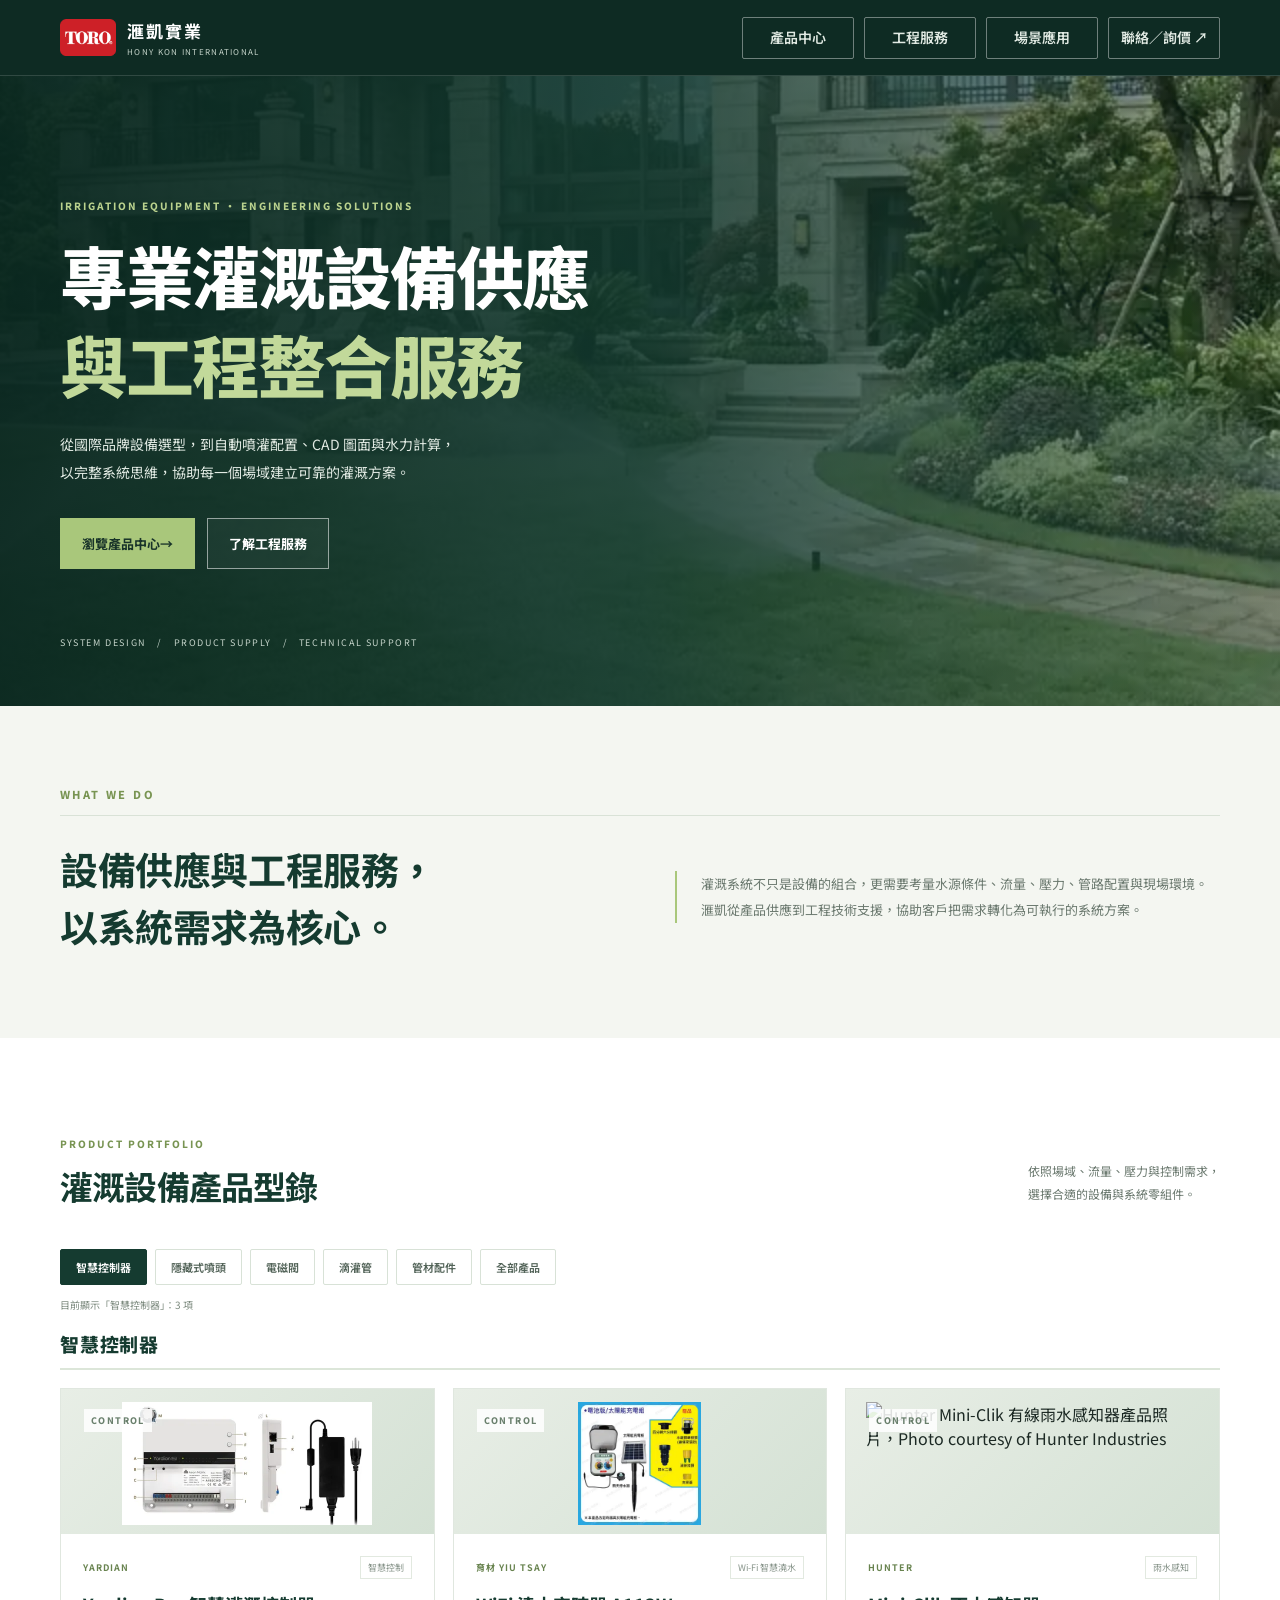
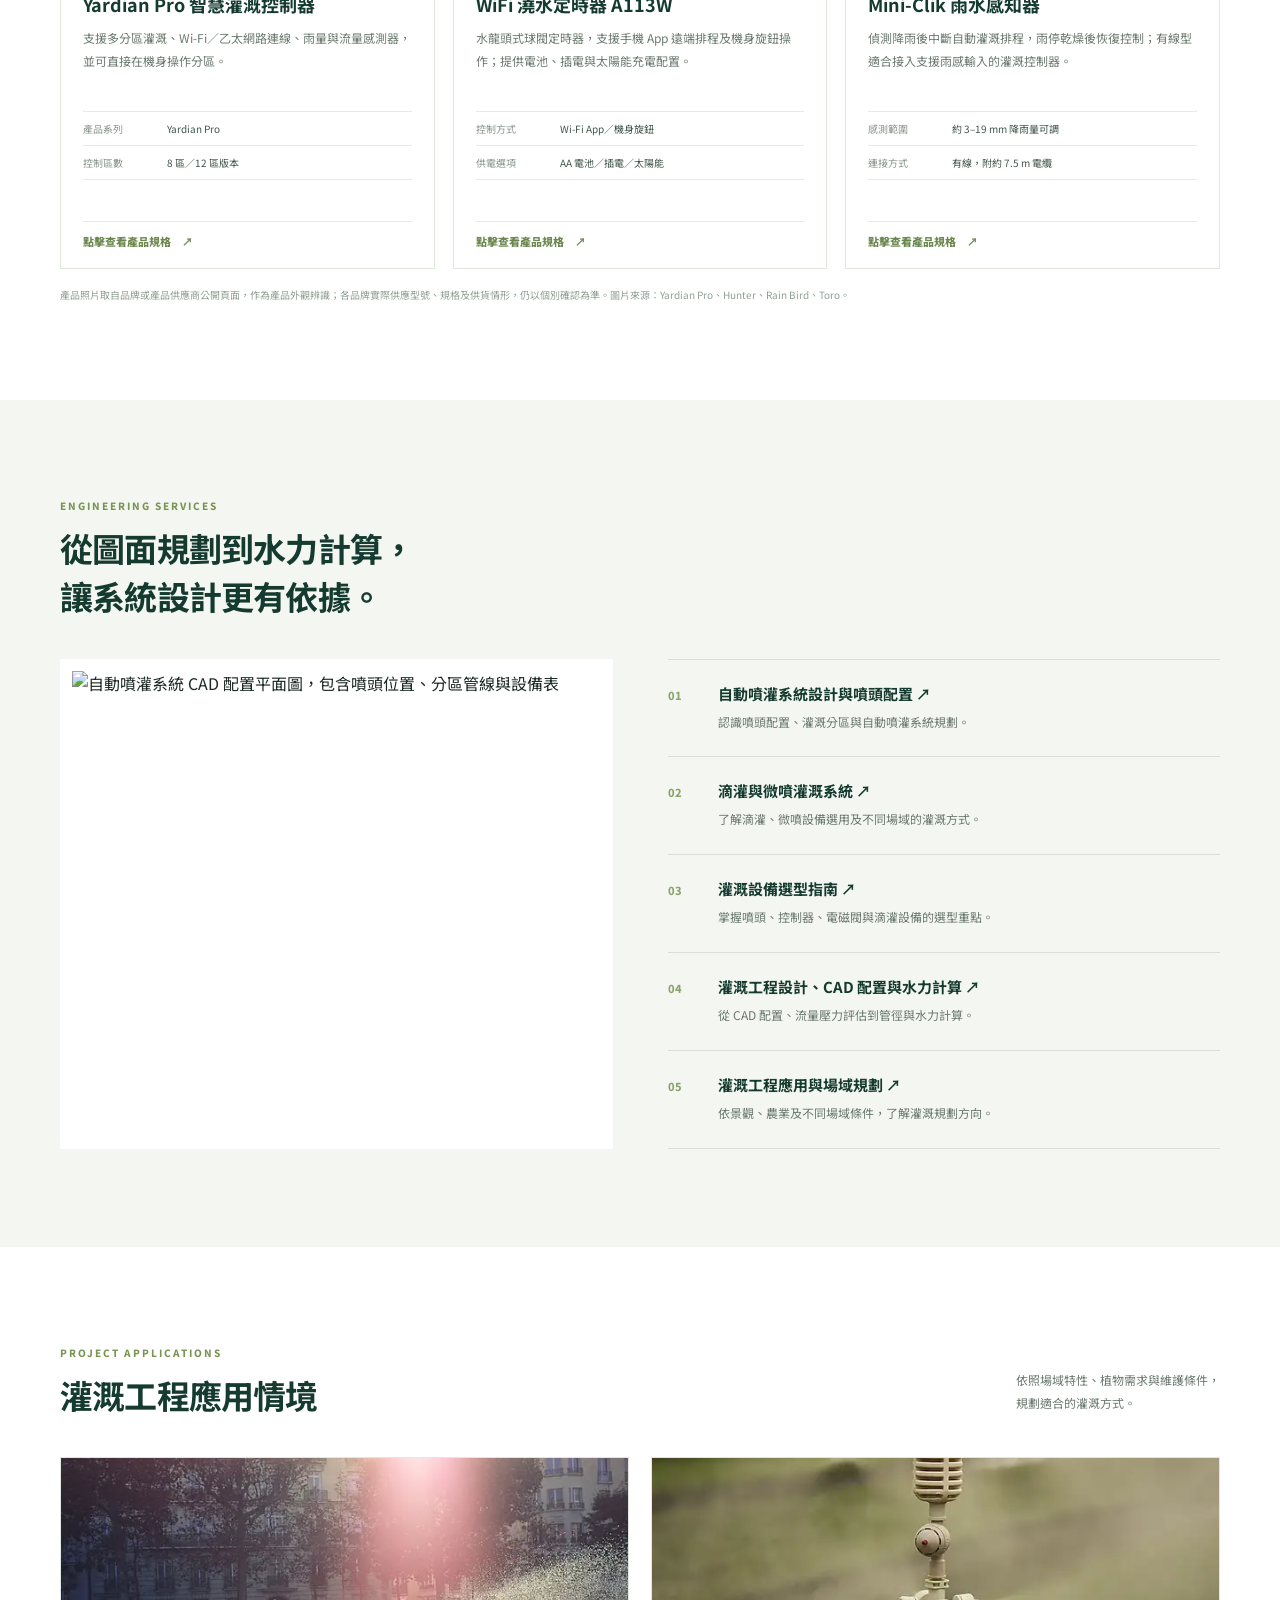
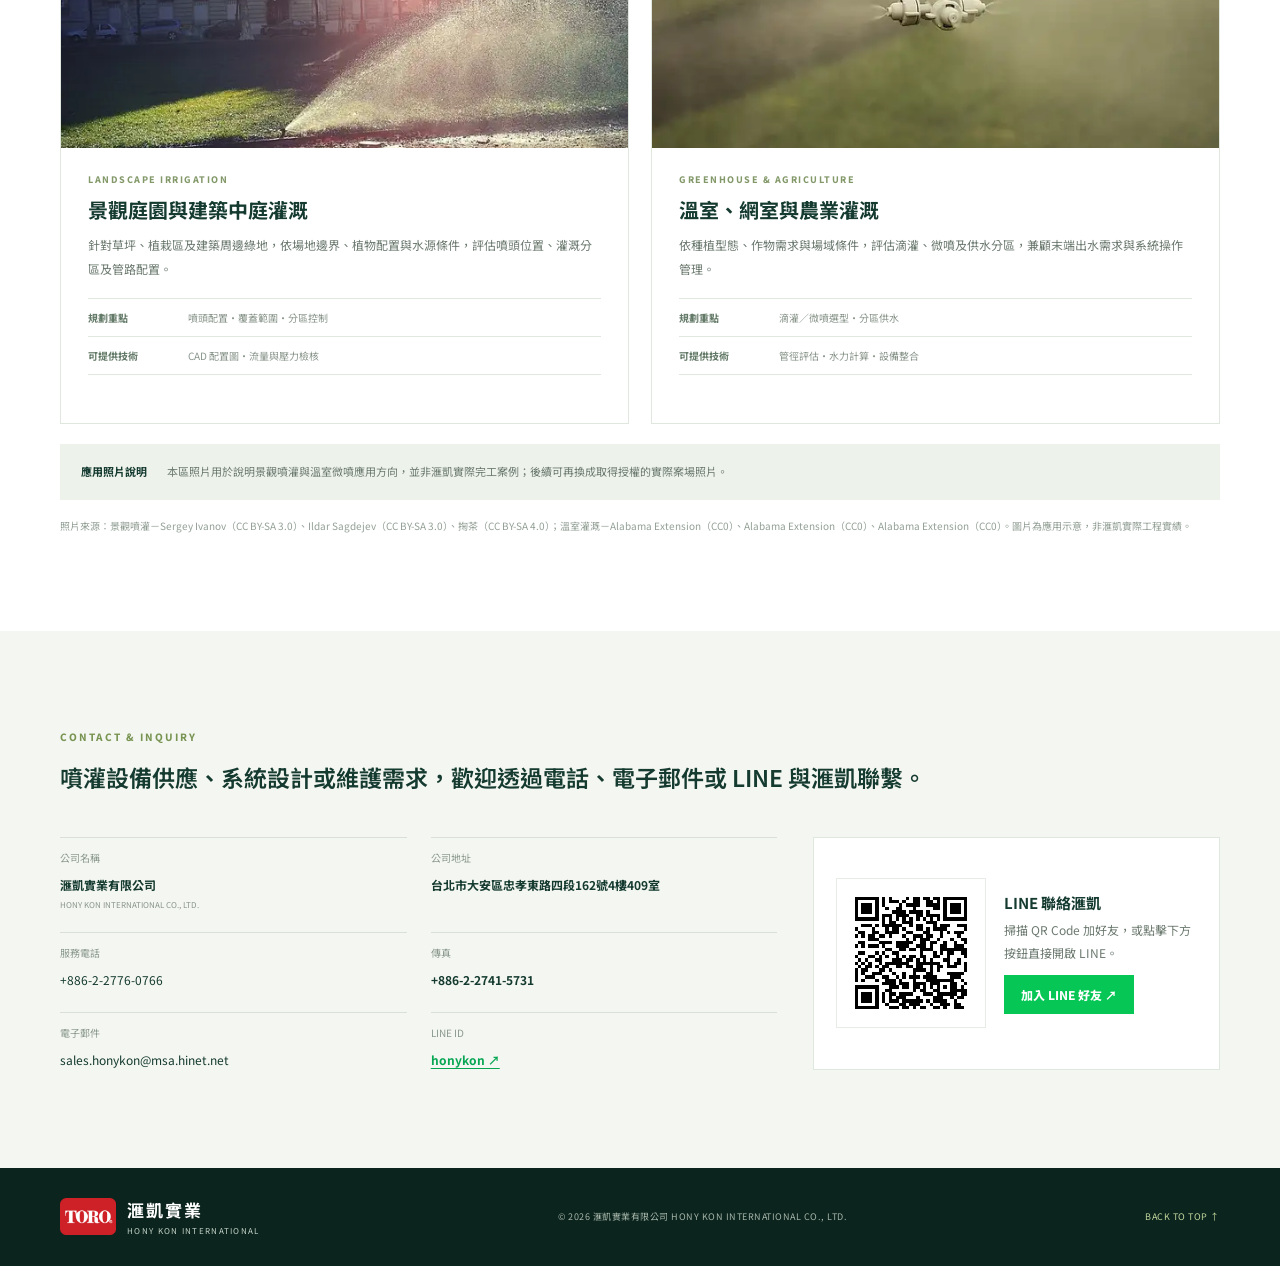
==== index.html @ dffa918c "Self-host the Yardian Pro product image Replace the hotlinked yardian.com image with a local 500x246" ====
<!doctype html>
<html lang="zh-Hant">
<head>
<meta charset="utf-8"><meta name="viewport" content="width=device-width,initial-scale=1">
<title>滙凱實業 HONY KON｜專業灌溉設備供應與工程整合</title>
<meta name="description" content="滙凱實業提供 Yardian、Hunter、Rain Bird、Toro 灌溉設備供應，以及自動噴灌配置、CAD 圖面、水力計算與工程整合服務。">
<meta property="og:type" content="website">
<meta property="og:locale" content="zh_TW">
<meta property="og:site_name" content="滙凱實業 HONY KON">
<meta property="og:title" content="滙凱實業 HONY KON｜專業灌溉設備供應與工程整合">
<meta property="og:description" content="國際灌溉設備供應、自動噴灌配置、CAD 圖面與水力計算整合服務。">
<link rel="canonical" href="https://www.honykon.com.tw/">
  <meta property="og:url" content="https://www.honykon.com.tw/">
<meta property="og:image" content="https://www.honykon.com.tw/case1.webp">
<meta property="og:image:alt" content="滙凱實業 HONY KON 灌溉設備與自動灌溉工程應用照片">
<meta name="twitter:card" content="summary_large_image">
<meta name="twitter:image" content="https://www.honykon.com.tw/case1.webp">
<script type="application/ld+json">
{
  "@context": "https://schema.org",
  "@type": "LocalBusiness",
  "name": "滙凱實業有限公司",
  "alternateName": "HONY KON INTERNATIONAL CO., LTD.",
  "url": "https://www.honykon.com.tw/",
  "logo": "https://www.honykon.com.tw/honykon_logo.png",
  "image": "https://www.honykon.com.tw/case1.webp",
  "email": "sales.honykon@msa.hinet.net",
  "telephone": "+886-2-2776-0766",
  "address": {
    "@type": "PostalAddress",
    "streetAddress": "忠孝東路四段162號4樓409室",
    "addressLocality": "大安區",
    "addressRegion": "台北市",
    "addressCountry": "TW"
  },
  "sameAs": [
    "https://line.me/ti/p/EU5-Z-cYxO"
  ]
}
</script>
<meta name="theme-color" content="#153b30">
<link rel="preconnect" href="https://fonts.googleapis.com"><link rel="preconnect" href="https://fonts.gstatic.com" crossorigin>
<link rel="preload" as="image" href="assets/images/hero/hero-m.webp" media="(max-width:760px)" fetchpriority="high">
<link rel="preload" as="image" href="assets/images/hero/hero-1408.webp" imagesrcset="assets/images/hero/hero-960.webp 960w, assets/images/hero/hero-1408.webp 1408w" imagesizes="100vw" media="(min-width:761px)" fetchpriority="high">
<link rel="stylesheet" href="styles.css">
<link rel="stylesheet" href="https://fonts.googleapis.com/css2?family=Noto+Sans+TC:wght@400..900&display=swap" media="print" onload="this.media='all'">
<noscript><link rel="stylesheet" href="https://fonts.googleapis.com/css2?family=Noto+Sans+TC:wght@400..900&display=swap"></noscript>
</head>
<body>
<header class="header"><div class="wrap nav"><a class="logo" href="#home"><img class="company-logo" src="./honykon_logo.png" alt="滙凱實業 HONY KON Logo"><span><b>滙凱實業</b><small>HONY KON INTERNATIONAL</small></span></a><button class="menu" aria-label="開啟選單" aria-expanded="false">☰</button><nav><a class="nav-link" href="#products">產品中心</a><a class="nav-link" href="#engineering">工程服務</a><a class="nav-link" href="#projects">場景應用</a><a class="nav-link" href="#contact">聯絡／詢價 ↗</a></nav></div></header>
<main id="home">
<section class="hero"><picture><source media="(max-width:760px)" srcset="assets/images/hero/hero-m.webp" width="640" height="768"><img class="hero-bg" src="assets/images/hero/hero-1408.webp" srcset="assets/images/hero/hero-960.webp 960w, assets/images/hero/hero-1408.webp 1408w" sizes="100vw" width="1408" height="768" alt="" fetchpriority="high" decoding="async"></picture><div class="hero-overlay"></div><div class="wrap hero-inner"><p class="eyebrow">IRRIGATION EQUIPMENT · ENGINEERING SOLUTIONS</p><h1>專業灌溉設備供應<br><em>與工程整合服務</em></h1><p class="hero-copy">從國際品牌設備選型，到自動噴灌配置、CAD 圖面與水力計算，<br class="wide">以完整系統思維，協助每一個場域建立可靠的灌溉方案。</p><div class="actions"><a class="btn primary" href="#products">瀏覽產品中心 <span>→</span></a><a class="btn ghost" href="#engineering">了解工程服務</a></div><div class="hero-foot">SYSTEM DESIGN　/　PRODUCT SUPPLY　/　TECHNICAL SUPPORT</div></div></section>
<section class="intro"><div class="wrap intro-grid"><p class="eyebrow intro-kicker">WHAT WE DO</p><h2 class="intro-title">設備供應與工程服務，<br>以系統需求為核心。</h2><p class="intro-copy">灌溉系統不只是設備的組合，更需要考量水源條件、流量、壓力、管路配置與現場環境。滙凱從產品供應到工程技術支援，協助客戶把需求轉化為可執行的系統方案。</p></div></section>
<section class="section" id="products"><div class="wrap"><div class="heading"><div><p class="eyebrow">PRODUCT PORTFOLIO</p><h2>灌溉設備產品型錄</h2></div><p>依照場域、流量、壓力與控制需求，<br class="wide">選擇合適的設備與系統零組件。</p></div><div class="catalog-toolbar" role="group" aria-label="產品分類篩選">
<button class="filter-btn" data-filter="control" type="button" aria-pressed="false">智慧控制器</button>
<button class="filter-btn" data-filter="sprinkler" type="button" aria-pressed="false">隱藏式噴頭</button>
<button class="filter-btn" data-filter="valve" type="button" aria-pressed="false">電磁閥</button>
<button class="filter-btn" data-filter="drip" type="button" aria-pressed="false">滴灌管</button>
<button class="filter-btn" data-filter="piping" type="button" aria-pressed="false">管材配件</button>
<button class="filter-btn" data-filter="all" type="button" aria-pressed="false">全部產品</button>
</div>
<p class="catalog-status" id="catalog-status" aria-live="polite">顯示全部產品分類</p>
<div class="catalog-grid">
<div class="catalog-card" data-category="control" data-product="control" tabindex="0" role="button" aria-haspopup="dialog" aria-label="查看Yardian Pro 智慧灌溉控制器規格"><div class="catalog-top"><span>CONTROL</span><img class="catalog-photo" src="assets/images/products/yardian.webp" width="500" height="246" alt="Yardian Pro 智慧灌溉控制器及電源供應器產品照片" loading="lazy"></div><div class="catalog-body"><div class="catalog-tags"><b>YARDIAN</b><small>智慧控制</small></div><h3>Yardian Pro 智慧灌溉控制器</h3><p>支援多分區灌溉、Wi-Fi／乙太網路連線、雨量與流量感測器，並可直接在機身操作分區。</p><dl><div><dt>產品系列</dt><dd>Yardian Pro</dd></div><div><dt>控制區數</dt><dd>8 區／12 區版本</dd></div></dl></div></div>
<div class="catalog-card" data-category="control" data-product="yiu_a113w" tabindex="0" role="button" aria-haspopup="dialog" aria-label="查看育材 WiFi 澆水定時器 A113W 規格"><div class="catalog-top"><span>CONTROL</span><img class="catalog-photo" src="assets/images/products/a113w.webp" width="320" height="320" alt="育材 WiFi 澆水定時器 A113W 電池版及太陽能充電組產品照片" loading="lazy"></div><div class="catalog-body"><div class="catalog-tags"><b>育材 YIU TSAY</b><small>Wi-Fi 智慧澆水</small></div><h3>WiFi 澆水定時器 A113W</h3><p>水龍頭式球閥定時器，支援手機 App 遠端排程及機身旋鈕操作；提供電池、插電與太陽能充電配置。</p><dl><div><dt>控制方式</dt><dd>Wi-Fi App／機身旋鈕</dd></div><div><dt>供電選項</dt><dd>AA 電池／插電／太陽能</dd></div></dl></div></div>
<div class="catalog-card" data-category="control" data-product="hunter_miniclik" tabindex="0" role="button" aria-haspopup="dialog" aria-label="查看Hunter Mini-Clik雨水感知器規格"><div class="catalog-top"><span>CONTROL</span><img class="catalog-photo" src="https://www.hunterirrigation.com/sites/default/files/styles/wide/public/image_library/mini-clik_001_rt.jpg?itok=NZGBOddJ" alt="Hunter Mini-Clik 有線雨水感知器產品照片，Photo courtesy of Hunter Industries" loading="lazy"></div><div class="catalog-body"><div class="catalog-tags"><b>HUNTER</b><small>雨水感知</small></div><h3>Mini-Clik 雨水感知器</h3><p>偵測降雨後中斷自動灌溉排程，雨停乾燥後恢復控制；有線型適合接入支援雨感輸入的灌溉控制器。</p><dl><div><dt>感測範圍</dt><dd>約 3–19 mm 降雨量可調</dd></div><div><dt>連接方式</dt><dd>有線，附約 7.5 m 電纜</dd></div></dl></div></div>
<div class="catalog-card" data-category="sprinkler" data-product="sprinkler" tabindex="0" role="button" aria-haspopup="dialog" aria-label="查看Hunter PGP Ultra 旋轉噴頭規格"><div class="catalog-top"><span>SPRINKLER</span><img class="catalog-photo" src="https://siterec.hunterindustries.com/img/pgp_ultra.jpg" alt="Hunter PGP Ultra 地埋式旋轉噴頭產品照片" loading="lazy"></div><div class="catalog-body"><div class="catalog-tags"><b>HUNTER</b><small>噴灑設備</small></div><h3>地埋式噴頭與噴嘴</h3><p>依噴灑半徑、角度、流量與工作壓力，配置適合草坪及景觀場域的噴頭。</p><dl><div><dt>產品類別</dt><dd>旋轉式噴頭、散射噴頭、噴嘴</dd></div><div><dt>選型重點</dt><dd>射程、角度、流量與壓力</dd></div></dl></div></div>
<div class="catalog-card" data-category="valve" data-product="valve" tabindex="0" role="button" aria-haspopup="dialog" aria-label="查看Hunter PGV 電磁閥規格"><div class="catalog-top"><span>VALVE</span><img class="catalog-photo" src="https://siterec.hunterindustries.com/img/pgv.jpg" alt="Hunter PGV 灌溉電磁閥產品照片" loading="lazy"></div><div class="catalog-body"><div class="catalog-tags"><b>HUNTER</b><small>水路控制</small></div><h3>灌溉電磁閥與閥件</h3><p>用於灌溉分區啟閉控制，依管徑、流量、操作壓力及控制電壓確認規格。</p><dl><div><dt>產品類別</dt><dd>電磁閥、閥箱及相關閥件</dd></div><div><dt>選型重點</dt><dd>口徑、流量、壓力與電壓</dd></div></dl></div></div>
<div class="catalog-card" data-category="drip" data-product="drip" tabindex="0" role="button" aria-haspopup="dialog" aria-label="查看Hunter PLD 滴灌管規格"><div class="catalog-top"><span>DRIP</span><img class="catalog-photo" src="https://siterec.hunterindustries.com/img/pld.jpg" alt="Hunter Professional Landscape Dripline 滴灌管產品照片" loading="lazy"></div><div class="catalog-body"><div class="catalog-tags"><b>HUNTER</b><small>精準供水</small></div><h3>滴灌與微噴設備</h3><p>適用於植栽、溫室與農業場域，可依作物、種植間距及供水條件規劃。</p><dl><div><dt>產品類別</dt><dd>滴灌管、滴頭、微噴頭</dd></div><div><dt>選型重點</dt><dd>出水量、間距與工作壓力</dd></div></dl></div></div>
<div class="catalog-card" data-category="piping" data-product="piping" tabindex="0" role="button" aria-haspopup="dialog" aria-label="查看Toro Pro-Loc FTC800 接頭規格"><div class="catalog-top"><span>PIPING</span><img class="catalog-photo" src="https://cdn.thetorocompany.com/api/assetstorage/623_5a8b6f70-77f6-4e6c-b6cc-1e20847c1449/Large" alt="Toro Pro-Loc 滴灌管帶接頭產品照片" loading="lazy"></div><div class="catalog-body"><div class="catalog-tags"><b>PIPE & FITTINGS</b><small>管路系統</small></div><h3>管材、接頭與安裝配件</h3><p>依主支管配置、管路材質、施工方式與系統壓力，搭配所需管件及配件。</p><dl><div><dt>產品類別</dt><dd>灌溉管材、接頭及配件</dd></div><div><dt>選型重點</dt><dd>管徑、材質、壓力等級</dd></div></dl></div></div>
<div class="catalog-card" data-category="piping" data-product="lianfu_lingen_6in" tabindex="0" role="button" aria-haspopup="dialog" aria-label="查看良福6吋林根不銹鋼濾水管規格"><div class="catalog-top"><span>PIPING</span><img class="catalog-photo" src="assets/images/products/lianfu.webp" width="640" height="291" alt="良福林根不銹鋼濾水管 V型線捲線管產品照片" loading="lazy"></div><div class="catalog-body"><div class="catalog-tags"><b>良福企業</b><small>不銹鋼濾水管</small></div><h3>6 吋林根不銹鋼濾水管</h3><p>V 型線捲線式濾水管，適用深水井、環保觀測井、溫泉井及開挖降水工程；依口徑與線距選型。</p><dl><div><dt>公稱口徑</dt><dd>6 吋（標準型）</dd></div><div><dt>管總長</dt><dd>400 cm／支</dd></div></dl></div></div>
<div class="catalog-card" data-category="piping" data-product="kingtech_47_03_dn50" tabindex="0" role="button" aria-haspopup="dialog" aria-label="查看寶閥2吋不鏽鋼47型持壓背壓閥規格"><div class="catalog-top"><span>PIPING</span><img class="catalog-photo" src="assets/images/products/kingtech.webp" width="321" height="264" alt="寶閥精密工業47-03不鏽鋼持壓背壓閥產品照片" loading="lazy"></div><div class="catalog-body"><div class="catalog-tags"><b>寶閥 KINGTECH</b><small>不鏽鋼持壓／背壓閥</small></div><h3>2 吋 47 型不鏽鋼洩壓／持壓／背壓閥</h3><p>液壓 Pilot 控制隔膜閥，當上游壓力超過設定值時開啟洩壓，維持管線壓力；適用持壓及背壓控制。</p><dl><div><dt>公稱口徑</dt><dd>DN50（2 吋）</dd></div><div><dt>Pilot 調壓範圍</dt><dd>1–4／3–9／7–16 bar</dd></div></dl></div></div>
<div class="catalog-card" data-category="sprinkler" data-product="rainbird_sprinkler" tabindex="0" role="button" aria-haspopup="dialog" aria-label="查看Rain Bird 5004 旋轉噴頭規格"><div class="catalog-top"><span>SPRINKLER</span><img class="catalog-photo" src="https://www.rainbird.com/sites/default/files/2018-02/5004.jpg" alt="Rain Bird 5004 地埋式旋轉噴頭" loading="lazy"></div><div class="catalog-body"><div class="catalog-tags"><b>RAIN BIRD</b><small>齒輪驅動旋轉噴頭</small></div><h3>5004 Professional Grade Rotor</h3><p>適用草坪及中型景觀區域，可更換噴嘴並調整噴灑角度與射程。</p><dl><div><dt>噴灑半徑</dt><dd>約 7.6–15.2 m</dd></div><div><dt>進水口徑</dt><dd>3/4 吋內牙</dd></div></dl></div></div>
<div class="catalog-card" data-category="sprinkler" data-product="toro_sprinkler" tabindex="0" role="button" aria-haspopup="dialog" aria-label="查看Toro 570Z 噴頭規格"><div class="catalog-top"><span>SPRINKLER</span><img class="catalog-photo" src="https://cdn.thetorocompany.com/api/assetstorage/623_0404c6c6-9592-4aeb-9553-2c7a47d01dba/Large" alt="Toro 570Z 地埋式散射噴頭" loading="lazy"></div><div class="catalog-body"><div class="catalog-tags"><b>TORO</b><small>地埋式散射噴頭</small></div><h3>570Z Series Spray Head</h3><p>多種彈出高度及噴嘴可選，適用小至中型草坪與景觀區域。</p><dl><div><dt>噴灑半徑</dt><dd>約 0.6–7.9 m</dd></div><div><dt>進水口徑</dt><dd>1/2 吋內牙</dd></div></dl></div></div>
<div class="catalog-card" data-category="valve" data-product="rainbird_valve" tabindex="0" role="button" aria-haspopup="dialog" aria-label="查看Rain Bird 100-DV與100-DVF電磁閥規格"><div class="catalog-top"><span>VALVE</span><img class="catalog-photo" src="https://www.rainbird.com/sites/default/files/2017-07/100-dv.jpg" alt="Rain Bird 100-DV 灌溉電磁閥" loading="lazy"></div><div class="catalog-body"><div class="catalog-tags"><b>RAIN BIRD</b><small>塑膠膜片電磁閥</small></div><h3>100-DV / 100-DVF</h3><p>1 吋直通式電磁閥；DVF 型具流量控制，適用一般景觀灌溉分區。</p><dl><div><dt>口徑</dt><dd>1 吋</dd></div><div><dt>操作壓力</dt><dd>約 1.0–10.4 bar</dd></div></dl></div></div>
<div class="catalog-card" data-category="valve" data-product="toro_valve" tabindex="0" role="button" aria-haspopup="dialog" aria-label="查看Toro 252系列電磁閥規格"><div class="catalog-top"><span>VALVE</span><img class="catalog-photo" src="https://cdn.thetorocompany.com/api/assetstorage/623_75fabb86-f04a-4544-835a-711bd66d11c4/Large" alt="Toro 252 系列灌溉電磁閥" loading="lazy"></div><div class="catalog-body"><div class="catalog-tags"><b>TORO</b><small>商用灌溉電磁閥</small></div><h3>252 Series Valve</h3><p>可選 1、1½、2 吋口徑，具流量控制，提供直通及角式安裝配置。</p><dl><div><dt>1 吋建議流量</dt><dd>18.9–75.7 L/min</dd></div><div><dt>操作壓力</dt><dd>約 1.3–10.3 bar</dd></div></dl></div></div>
<div class="catalog-card" data-category="drip" data-product="rainbird_drip" tabindex="0" role="button" aria-haspopup="dialog" aria-label="查看Rain Bird XFD滴灌管規格"><div class="catalog-top"><span>DRIP</span><img class="catalog-photo" src="https://www.rainbird.com/sites/default/files/styles/max_550x550/public/media/images/2022-04/xfd_dripline_-_purple_stripe.png?itok=SXFU2eDJ" alt="Rain Bird XFD 壓力補償滴灌管" loading="lazy"></div><div class="catalog-body"><div class="catalog-tags"><b>RAIN BIRD</b><small>地表壓力補償滴灌管</small></div><h3>XFD On-Surface Dripline</h3><p>適用地被、密植植栽及綠籬，可選不同滴頭流量、間距及捲長。</p><dl><div><dt>滴頭流量</dt><dd>2.3／3.5 L/h</dd></div><div><dt>滴頭間距</dt><dd>30.5／45.7 cm</dd></div></dl></div></div>
<div class="catalog-card" data-category="drip" data-product="toro_drip" tabindex="0" role="button" aria-haspopup="dialog" aria-label="查看Toro DL2000滴灌管規格"><div class="catalog-top"><span>DRIP</span><img class="catalog-photo" src="https://cdn.thetorocompany.com/api/assetstorage/623_bb957d19-6645-4e32-bf52-42195351e2d7/Large" alt="Toro DL2000 地下滴灌管" loading="lazy"></div><div class="catalog-body"><div class="catalog-tags"><b>TORO</b><small>地下壓力補償滴灌管</small></div><h3>DL2000 Subsurface Dripline</h3><p>具 ROOTGUARD 根系入侵防護，適用地下或覆蓋式景觀滴灌。</p><dl><div><dt>滴頭流量</dt><dd>1.9／3.8 L/h</dd></div><div><dt>滴頭間距</dt><dd>30.5／45.7 cm</dd></div></dl></div></div>
</div><p class="fine">產品照片取自品牌或產品供應商公開頁面，作為產品外觀辨識；各品牌實際供應型號、規格及供貨情形，仍以個別確認為準。圖片來源：<a href="https://www.yardian.com/products/yardian-pro-smart-sprinkler-controller/" target="_blank" rel="noopener">Yardian Pro</a>、<a href="https://www.hunterindustries.com/" target="_blank" rel="noopener">Hunter</a>、<a href="https://www.rainbird.com/" target="_blank" rel="noopener">Rain Bird</a>、<a href="https://www.toro.com/" target="_blank" rel="noopener">Toro</a>。</p></div></section>

<section class="section engineering" id="engineering"><div class="wrap"><div class="heading"><div><p class="eyebrow">ENGINEERING SERVICES</p><h2>從圖面規劃到水力計算，<br>讓系統設計更有依據。</h2></div></div><div class="eng-grid"><div class="eng-image"><img src="https://images.vfl.ru/ii/1605701667/604ec8e7/32347833.jpg" alt="自動噴灌系統 CAD 配置平面圖，包含噴頭位置、分區管線與設備表" loading="lazy"></div><div class="services">
<article><i>01</i><div><h3><a href="/services/automatic-irrigation/" target="_blank" rel="noopener noreferrer">自動噴灌系統設計與噴頭配置 ↗</a></h3><p>認識噴頭配置、灌溉分區與自動噴灌系統規劃。</p></div></article>
<article><i>02</i><div><h3><a href="/services/drip-irrigation/" target="_blank" rel="noopener noreferrer">滴灌與微噴灌溉系統 ↗</a></h3><p>了解滴灌、微噴設備選用及不同場域的灌溉方式。</p></div></article>
<article><i>03</i><div><h3><a href="/products/irrigation-equipment/" target="_blank" rel="noopener noreferrer">灌溉設備選型指南 ↗</a></h3><p>掌握噴頭、控制器、電磁閥與滴灌設備的選型重點。</p></div></article>
<article><i>04</i><div><h3><a href="/services/irrigation-design-hydraulic-calculation/" target="_blank" rel="noopener noreferrer">灌溉工程設計、CAD 配置與水力計算 ↗</a></h3><p>從 CAD 配置、流量壓力評估到管徑與水力計算。</p></div></article>
<article><i>05</i><div><h3><a href="/projects/irrigation-applications/" target="_blank" rel="noopener noreferrer">灌溉工程應用與場域規劃 ↗</a></h3><p>依景觀、農業及不同場域條件，了解灌溉規劃方向。</p></div></article>
</div></div></div></section>
<section class="section projects" id="projects"><div class="wrap"><div class="heading"><div><p class="eyebrow">PROJECT APPLICATIONS</p><h2>灌溉工程應用情境</h2></div><p>依照場域特性、植物需求與維護條件，<br class="wide">規劃適合的灌溉方式。</p></div><div class="portfolio-grid">
<article class="portfolio-card"><div class="portfolio-image" data-carousel="landscape">
<img src="assets/images/irrigation/960px-Irrigation_sprinkler_at_a_Parisian_lawn.webp" srcset="assets/images/irrigation/640px-Irrigation_sprinkler_at_a_Parisian_lawn.webp 640w, assets/images/irrigation/960px-Irrigation_sprinkler_at_a_Parisian_lawn.webp 960w" sizes="(max-width:900px) 90vw, 600px" alt="巴黎草坪地埋式噴灌系統運作" loading="lazy" decoding="async">
<img data-src="assets/images/irrigation/960px-2003-09-28_Lawn_sprinklers_at_NCSSM.webp" data-srcset="assets/images/irrigation/640px-2003-09-28_Lawn_sprinklers_at_NCSSM.webp 640w, assets/images/irrigation/960px-2003-09-28_Lawn_sprinklers_at_NCSSM.webp 960w" sizes="(max-width:900px) 90vw, 600px" alt="校園草坪多組噴灌設備運作" decoding="async">
<img data-src="assets/images/irrigation/960px-Irrigation_sprinkler_in_Noshiro_City.webp" data-srcset="assets/images/irrigation/640px-Irrigation_sprinkler_in_Noshiro_City.webp 640w, assets/images/irrigation/960px-Irrigation_sprinkler_in_Noshiro_City.webp 960w" sizes="(max-width:900px) 90vw, 600px" alt="日本農村草地噴灌設備" decoding="async">
</div><div class="portfolio-content"><div class="portfolio-kicker">LANDSCAPE IRRIGATION</div><h3>景觀庭園與建築中庭灌溉</h3><p>針對草坪、植栽區及建築周邊綠地，依場地邊界、植物配置與水源條件，評估噴頭位置、灌溉分區及管路配置。</p><div class="portfolio-details"><div><b>規劃重點</b><span>噴頭配置・覆蓋範圍・分區控制</span></div><div><b>可提供技術</b><span>CAD 配置圖・流量與壓力檢核</span></div></div></div></article>
<article class="portfolio-card"><div class="portfolio-image" data-carousel="greenhouse">
<img src="assets/images/irrigation/960px-Irrigation_in_a_Greenhouse.webp" srcset="assets/images/irrigation/640px-Irrigation_in_a_Greenhouse.webp 640w, assets/images/irrigation/960px-Irrigation_in_a_Greenhouse.webp 960w" sizes="(max-width:900px) 90vw, 600px" alt="商業溫室內部灌溉設施" loading="lazy" decoding="async">
<img data-src="assets/images/irrigation/960px-Irrigation_in_a_Greenhouse_-_49244305942.webp" data-srcset="assets/images/irrigation/640px-Irrigation_in_a_Greenhouse_-_49244305942.webp 640w, assets/images/irrigation/960px-Irrigation_in_a_Greenhouse_-_49244305942.webp 960w" sizes="(max-width:900px) 90vw, 600px" alt="溫室作物灌溉配置" decoding="async">
<img data-src="assets/images/irrigation/960px-Irrigation_in_a_Greenhouse_-_49244090796.webp" data-srcset="assets/images/irrigation/640px-Irrigation_in_a_Greenhouse_-_49244090796.webp 640w, assets/images/irrigation/960px-Irrigation_in_a_Greenhouse_-_49244090796.webp 960w" sizes="(max-width:900px) 90vw, 600px" alt="溫室內部灌溉與栽培環境" decoding="async">
</div><div class="portfolio-content"><div class="portfolio-kicker">GREENHOUSE & AGRICULTURE</div><h3>溫室、網室與農業灌溉</h3><p>依種植型態、作物需求與場域條件，評估滴灌、微噴及供水分區，兼顧末端出水需求與系統操作管理。</p><div class="portfolio-details"><div><b>規劃重點</b><span>滴灌／微噴選型・分區供水</span></div><div><b>可提供技術</b><span>管徑評估・水力計算・設備整合</span></div></div></div></article>
</div>
<div class="portfolio-note"><b>應用照片說明</b><span>本區照片用於說明景觀噴灌與溫室微噴應用方向，並非滙凱實際完工案例；後續可再換成取得授權的實際案場照片。</span></div><p class="fine">照片來源：景觀噴灌－<a href="https://commons.wikimedia.org/wiki/File:Irrigation_sprinkler_at_a_Parisian_lawn.jpg" target="_blank" rel="noopener">Sergey Ivanov（CC BY-SA 3.0）</a>、<a href="https://commons.wikimedia.org/wiki/File:2003-09-28_Lawn_sprinklers_at_NCSSM.jpg" target="_blank" rel="noopener">Ildar Sagdejev（CC BY-SA 3.0）</a>、<a href="https://commons.wikimedia.org/wiki/File:Irrigation_sprinkler_in_Noshiro_City.jpg" target="_blank" rel="noopener">掬茶（CC BY-SA 4.0）</a>；溫室灌溉－<a href="https://commons.wikimedia.org/wiki/File:Irrigation_in_a_Greenhouse.jpg" target="_blank" rel="noopener">Alabama Extension（CC0）</a>、<a href="https://commons.wikimedia.org/wiki/File:Irrigation_in_a_Greenhouse_-_49244305942.jpg" target="_blank" rel="noopener">Alabama Extension（CC0）</a>、<a href="https://commons.wikimedia.org/wiki/File:Irrigation_in_a_Greenhouse_-_49244090796.jpg" target="_blank" rel="noopener">Alabama Extension（CC0）</a>。圖片為應用示意，非滙凱實際工程實績。</p></div></section>

<section class="section contact" id="contact">
 <div class="wrap">
  <div class="contact-heading">
   <div>
    <p class="eyebrow">CONTACT & INQUIRY</p>
    <h2>噴灌設備供應、系統設計或維護需求，歡迎透過電話、電子郵件或 LINE 與滙凱聯繫。</h2>
   </div>
  </div>
  <div class="contact-layout">
   <div class="details">
    <div><small>公司名稱</small><b>滙凱實業有限公司</b><span>HONY KON INTERNATIONAL CO., LTD.</span></div>
    <div><small>公司地址</small><b>台北市大安區忠孝東路四段162號4樓409室</b></div>
    <div><small>服務電話</small><a href="tel:+886227760766">+886-2-2776-0766</a></div>
    <div><small>傳真</small><b>+886-2-2741-5731</b></div>
    <div><small>電子郵件</small><a href="mailto:sales.honykon@msa.hinet.net">sales.honykon@msa.hinet.net</a></div>
    <div><small>LINE ID</small><a class="line-id-link" href="https://line.me/ti/p/EU5-Z-cYxO" target="_blank" rel="noopener noreferrer">honykon ↗</a></div>
   </div>
   <div class="line-contact-card">
    <a class="line-qr-link" href="https://line.me/ti/p/EU5-Z-cYxO" target="_blank" rel="noopener noreferrer" aria-label="開啟 LINE 加好友頁面"><img src="./line-qr.svg" alt="滙凱 LINE 個人帳號加好友 QR Code" width="180" height="180" loading="lazy"></a>
    <div class="line-contact-copy"><b>LINE 聯絡滙凱</b><p>掃描 QR Code 加好友，或點擊下方按鈕直接開啟 LINE。</p><a class="line-add-btn" href="https://line.me/ti/p/EU5-Z-cYxO" target="_blank" rel="noopener noreferrer">加入 LINE 好友 ↗</a></div>
   </div>
  </div>
 </div>
</section>

<div class="product-modal" id="product-modal" hidden>
 <div class="product-modal-backdrop" data-modal-close></div>
 <section class="product-dialog" role="dialog" aria-modal="true" aria-labelledby="product-modal-title">
  <button class="product-modal-close" type="button" aria-label="關閉產品規格" data-modal-close>×</button>
  <div class="product-dialog-content" id="product-dialog-content"></div>
 </section>
</div>
</main><a class="line-float" href="https://line.me/ti/p/EU5-Z-cYxO" target="_blank" rel="noopener noreferrer" aria-label="透過 LINE 聯絡滙凱">LINE 聯絡 ↗</a><footer><div class="wrap footer"><a class="logo footer-logo" href="#home"><img class="company-logo footer-company-logo" src="./honykon_logo.png" alt="滙凱實業 HONY KON Logo"><span><b>滙凱實業</b><small>HONY KON INTERNATIONAL</small></span></a><p>© 2026 滙凱實業有限公司 HONY KON INTERNATIONAL CO., LTD.</p><a href="#home">BACK TO TOP ↑</a></div></footer><script src="script.js"></script></body></html>
---- styles.css ----
:root{--forest:#153b30;--deep:#0e2b23;--leaf:#a9c77b;--ink:#1c2924;--muted:#6c7a70;--line:#e0e7df;--paper:#f4f6f1}*{box-sizing:border-box}html{scroll-behavior:smooth;scroll-padding-top:82px}body{margin:0;font-family:"Noto Sans TC","PingFang TC","Microsoft JhengHei",system-ui,sans-serif;color:var(--ink)}a{color:inherit;text-decoration:none}.wrap{width:min(1160px,calc(100% - 48px));margin:auto}.header{height:76px;position:sticky;top:0;z-index:20;background:#fffffff2;backdrop-filter:blur(12px);border-bottom:1px solid #e8ece7}.nav{height:100%;display:flex;align-items:center;justify-content:space-between}.logo{display:flex;align-items:center;gap:11px;color:var(--forest)}.company-logo{width:56px;height:48px;object-fit:contain;display:block;flex:0 0 auto}.logo b{display:block;letter-spacing:2px;font-size:17px}.logo small{display:block;color:#87978c;font-size:8px;letter-spacing:1.3px;margin-top:3px}.nav nav{display:flex;align-items:center;gap:27px;font-size:12px;font-weight:600;color:#45564b}.nav nav>a:hover{color:#7a984f}.nav-cta{background:var(--leaf);color:#183329!important;padding:15px 21px}.menu{display:none;border:0;background:none;font-size:25px;color:var(--forest)}.hero{min-height:630px;position:relative;display:flex;align-items:center;background:var(--deep);color:white;overflow:hidden}.hero-bg{position:absolute;inset:0;width:100%;height:100%;object-fit:cover;object-position:center 45%}.hero-overlay{position:absolute;inset:0;background:linear-gradient(90deg,#09271ff2 0%,#12392edb 50%,#143c2d40 100%),linear-gradient(0deg,#09271f55,transparent)}.hero-inner{position:relative;padding:100px 0 115px}.eyebrow{margin:0 0 18px;color:#789452;font-size:10px;font-weight:800;letter-spacing:2px}.hero .eyebrow,.brands .eyebrow,.about .eyebrow{color:#bad28e}.hero h1{font-size:clamp(42px,6vw,68px);line-height:1.3;letter-spacing:-2px;margin:0 0 22px;font-weight:800}.hero h1 em,.about em{font-style:normal;color:#c2d99a}.hero-copy{font-size:14px;line-height:2;color:#e1eae3;margin:0 0 32px}.actions{display:flex;gap:12px}.btn{display:inline-flex;align-items:center;justify-content:center;padding:15px 21px;font:700 13px "Noto Sans TC",sans-serif;border:1px solid transparent;cursor:pointer;transition:.2s}.primary{background:var(--leaf);color:#183329}.primary:hover{background:#c4dc9d;transform:translateY(-2px)}.ghost{border-color:#ffffff88;color:#fff;background:#ffffff09}.ghost:hover{background:#ffffff20}.hero-foot{position:absolute;bottom:35px;font-size:9px;letter-spacing:1.6px;color:#c5d4ca}.hero-no{position:absolute;right:4%;bottom:35px;font-size:20px;color:white}.hero-no span{font-size:10px;color:#aab8ad}.intro{padding:72px 0;background:var(--paper)}.intro-grid{display:grid;grid-template-columns:.7fr 1.25fr 1fr;gap:40px;align-items:start}.intro-grid h2{font-size:27px;line-height:1.55;color:var(--forest);margin:0}.intro-grid>p:last-child{font-size:13px;line-height:2;color:var(--muted);margin:0}.section{padding:98px 0}.heading{display:flex;align-items:end;justify-content:space-between;gap:30px;margin-bottom:38px}.heading h2{font-size:33px;line-height:1.45;color:var(--forest);margin:0;letter-spacing:-.8px}.heading .eyebrow{margin-bottom:12px}.heading>p{font-size:12px;line-height:1.9;color:var(--muted);margin:0 0 5px}.products{display:grid;grid-template-columns:repeat(3,1fr);gap:18px}.product{border:1px solid var(--line);transition:.25s;background:white}.product:hover{transform:translateY(-5px);box-shadow:0 15px 32px #193d2d12}.visual{height:180px;position:relative;display:grid;place-items:center;overflow:hidden}.visual>span{position:absolute;top:16px;left:17px;font-size:8px;letter-spacing:1.5px;font-weight:800;color:#52675a}.visual>b{font-size:82px;color:#63816d;font-weight:400}.control{background:linear-gradient(135deg,#dfe9dc,#a9c3ad)}.control>b{font-size:110px;transform:rotate(90deg)}.sprinkler{background:radial-gradient(circle,#edf4ed,#b4d1c7)}.sprinkler>b{border:1px solid #60917e;border-radius:50%;width:100px;height:100px;display:grid;place-items:center;box-shadow:0 0 0 18px #62927e16,0 0 0 38px #62927e12}.valve{background:linear-gradient(135deg,#e7eadd,#c2cbb7)}.drip{background:linear-gradient(135deg,#e2eee2,#b7d0bd)}.drip>b{font-size:32px;letter-spacing:8px}.pipe{background:linear-gradient(135deg,#e9eae2,#c4cdbf)}.more{background:#dfe9dc}.more>b{font-size:42px;font-weight:900;letter-spacing:-4px}.product-text{padding:22px 22px 25px}.product-text h3{font-size:17px;color:var(--forest);margin:0 0 10px}.product-text p{font-size:12px;line-height:1.9;color:var(--muted);min-height:46px;margin:0 0 18px}.product-text a{font-size:11px;font-weight:800;color:#6c884f;border-bottom:1px solid #cad7c2;padding-bottom:5px}.fine{font-size:10px;color:#929f95;margin:18px 0 0}.brands{padding:66px 0;background:var(--deep);color:white}.brands-grid{display:grid;grid-template-columns:1fr 1.5fr;gap:50px;align-items:center}.brands h2{font-size:27px;line-height:1.55;margin:0}.brand-list{display:grid;grid-template-columns:repeat(4,1fr);gap:12px}.brand-list>div{background:white;min-height:108px;padding:12px;display:flex;align-items:center;justify-content:center;flex-direction:column;gap:9px}.brand-list img{width:100%;height:48px;object-fit:contain}.brand-list b{font-size:9px;letter-spacing:1px;color:#415449}.engineering{background:var(--paper)}.eng-grid{display:grid;grid-template-columns:1fr 1fr;gap:55px}.eng-image{position:relative;min-height:440px;background:#dce7da}.eng-image img{position:absolute;inset:0;width:100%;height:100%;object-fit:cover}.eng-image span{position:absolute;bottom:0;left:0;background:var(--forest);color:white;padding:13px 17px;font-size:9px;letter-spacing:1.3px}.services{border-top:1px solid #d8e0d6}.services article{display:grid;grid-template-columns:34px 1fr;gap:16px;padding:23px 0;border-bottom:1px solid #d8e0d6}.services i{font-style:normal;font-size:11px;font-weight:800;color:#89a36b;padding-top:4px}.services h3{font-size:15px;color:var(--forest);margin:0 0 7px}.services h3 a{color:inherit;text-decoration:none}.services h3 a:hover{text-decoration:underline;text-underline-offset:4px}.services h3 a:focus-visible{outline:2px solid #89a36b;outline-offset:3px}.services p{font-size:12px;line-height:1.9;color:var(--muted);margin:0}.project-grid{display:grid;grid-template-columns:1fr 1fr;gap:22px}.project-grid article{background:var(--paper)}.project-grid img{display:block;width:100%;height:280px;object-fit:cover}.project-grid article>div{padding:22px 25px 26px}.project-grid small{font-size:9px;letter-spacing:1.4px;color:#84996d;font-weight:800}.project-grid h3{font-size:19px;color:var(--forest);margin:9px 0}.project-grid p{font-size:12px;color:var(--muted);margin:0}.about{padding:82px 0;background:linear-gradient(110deg,#14392f,#244d3d);color:white}.about-grid{display:grid;grid-template-columns:1.1fr 1fr;gap:75px;align-items:center}.about h2{font-size:31px;line-height:1.55;margin:0}.about-grid>div:last-child p{font-size:13px;line-height:2.1;color:#d3dfd6;margin:0 0 25px}.contact{background:var(--paper)}.contact-grid{display:grid;grid-template-columns:1fr 1fr;gap:65px}.contact h2{font-size:33px;color:var(--forest);margin:0 0 13px}.contact-lead{font-size:13px;line-height:2;color:var(--muted);max-width:450px;margin:0 0 32px}.details{display:grid;grid-template-columns:1fr 1fr;gap:22px 16px}.details>div{border-top:1px solid #d8e0d7;padding-top:12px}.details small{display:block;font-size:10px;color:#8b998e;margin-bottom:6px}.details b,.details a{font-size:12px;color:var(--forest);overflow-wrap:anywhere}.details span{display:block;font-size:8px;color:#89968c;margin-top:4px}.contact form{padding:32px;background:white;border:1px solid #e2e8e0;box-shadow:0 12px 32px #193d2d0b}.contact form h3{font-size:20px;color:var(--forest);margin:0 0 5px}.contact form>p{font-size:11px;color:#87938a;margin:0 0 23px}.contact label{display:block;font-size:11px;font-weight:700;color:#526358;margin-bottom:14px}.contact input,.contact select,.contact textarea{display:block;width:100%;margin-top:7px;padding:12px;border:1px solid #dce4dc;background:#fafbf9;font:12px "Noto Sans TC",sans-serif;color:var(--ink);border-radius:0}.contact input:focus,.contact select:focus,.contact textarea:focus{outline:1px solid #8da875}.form-row{display:grid;grid-template-columns:1fr 1fr;gap:12px}.contact form .btn{width:100%;border:0}.form-note{display:block;font-size:9px;color:#96a198;line-height:1.7;margin-top:12px}footer{background:#0b241d;color:#a7b6ab;padding:25px 0}.footer{display:flex;align-items:center;justify-content:space-between;gap:20px}.footer p,.footer>a:last-child{font-size:9px;letter-spacing:.5px}.footer>a:last-child{color:#c4d89f}.footer-logo{color:white}@media(max-width:900px){.nav nav{gap:14px;font-size:10px}.intro-grid{grid-template-columns:.7fr 1.3fr;gap:22px}.intro-grid>p:last-child{grid-column:2}.brands-grid{grid-template-columns:1fr;gap:25px}.eng-grid{gap:30px}.contact-grid{gap:35px}}@media(max-width:700px){.wrap{width:calc(100% - 36px)}.header{height:68px}.menu{display:block}.nav nav{display:none;position:absolute;top:68px;left:0;right:0;background:white;padding:14px 20px 20px;box-shadow:0 12px 20px #102d261a;flex-direction:column;align-items:stretch;gap:0}.nav nav.open{display:flex}.nav nav>a{padding:13px 10px;border-bottom:1px solid #edf0eb}.nav nav .nav-cta{text-align:center;margin-top:10px}.hero{min-height:590px}.hero-inner{padding:75px 0 105px}.hero h1{font-size:42px}.hero-copy{font-size:12px}.hero-no{display:none}.intro{padding:52px 0}.intro-grid{display:block}.intro-grid h2{font-size:24px;margin-bottom:16px}.intro-grid>p:last-child{font-size:12px}.section{padding:68px 0}.heading{display:block;margin-bottom:26px}.heading h2{font-size:27px}.heading>p{margin-top:12px}.products{grid-template-columns:1fr 1fr;gap:12px}.visual{height:135px}.product-text{padding:16px 14px}.product-text h3{font-size:14px}.product-text p{font-size:11px;min-height:65px}.brands{padding:50px 0}.brand-list{grid-template-columns:1fr 1fr;gap:10px}.brand-list>div{min-height:92px}.eng-grid{grid-template-columns:1fr}.eng-image{min-height:270px}.services article{padding:19px 0}.project-grid{grid-template-columns:1fr}.project-grid img{height:225px}.about{padding:62px 0}.about-grid{grid-template-columns:1fr;gap:23px}.about h2{font-size:26px}.contact-grid{grid-template-columns:1fr;gap:34px}.contact h2{font-size:28px}.contact form{padding:24px 18px}.footer{flex-wrap:wrap}.footer p{order:3;width:100%;line-height:1.7}.wide{display:none}}@media(max-width:390px){.products{grid-template-columns:1fr}.visual{height:165px}.product-text p{min-height:0}.details{grid-template-columns:1fr}.form-row{grid-template-columns:1fr;gap:0}}
/* Product catalogue refinement */
.catalog-toolbar{display:flex;flex-wrap:wrap;gap:8px;margin:0 0 22px}
.filter-btn{border:1px solid #d8e2d7;background:#fff;color:#526358;padding:9px 15px;font:600 11px "Noto Sans TC",sans-serif;cursor:pointer;transition:.2s}
.filter-btn:hover,.filter-btn.active{background:var(--forest);border-color:var(--forest);color:#fff}
.catalog-grid{display:grid;grid-template-columns:repeat(3,minmax(0,1fr));gap:18px}
.catalog-card{border:1px solid var(--line);background:#fff;display:flex;flex-direction:column;min-width:0;transition:.22s}
.catalog-card:hover{transform:translateY(-4px);box-shadow:0 15px 30px #193d2d12}
.catalog-card[hidden]{display:none}
.catalog-top{height:145px;background:linear-gradient(135deg,#e8eee6,#d4e1d4);display:flex;align-items:center;justify-content:space-between;padding:20px 23px}
.catalog-top>span{align-self:flex-start;color:#6a806d;font-size:9px;letter-spacing:1.4px;font-weight:800}
.catalog-top img{width:130px;height:75px;object-fit:contain}
.catalog-symbol{font-size:72px;color:#6e9079;font-weight:300}
.catalog-body{padding:22px;display:flex;flex-direction:column;flex:1}
.catalog-tags{display:flex;align-items:center;justify-content:space-between;gap:8px;margin-bottom:12px}
.catalog-tags b{font-size:9px;letter-spacing:1px;color:#68834f}
.catalog-tags small{font-size:9px;color:#87948a;border:1px solid #e2e9e0;padding:4px 7px}
.catalog-body h3{font-size:18px;color:var(--forest);margin:0 0 10px}
.catalog-body>p{font-size:12px;line-height:1.9;color:var(--muted);min-height:68px;margin:0 0 16px}
.catalog-body dl{margin:0 0 19px;border-top:1px solid #e5ebe3}
.catalog-body dl div{display:grid;grid-template-columns:76px 1fr;gap:8px;padding:9px 0;border-bottom:1px solid #e5ebe3;font-size:10px}
.catalog-body dt{color:#89978c}.catalog-body dd{margin:0;color:#41564a}
.catalog-body>a,.portfolio-content>a{margin-top:auto;display:inline-block;color:#6c884f;font-size:11px;font-weight:800;border-bottom:1px solid #cad7c2;padding-bottom:6px;align-self:flex-start}
.catalog-ask .catalog-top{background:linear-gradient(135deg,#dce8d9,#b7cbb7)}
/* Portfolio case-study layout */
.portfolio-grid{display:grid;grid-template-columns:1fr 1fr;gap:22px}
.portfolio-card{background:#fff;border:1px solid var(--line);display:flex;flex-direction:column}
.portfolio-image{height:290px;position:relative;overflow:hidden;background:#e5ebe4}
.portfolio-image img{width:100%;height:100%;object-fit:cover;display:block;transition:transform .5s}
.portfolio-card:hover .portfolio-image img{transform:scale(1.035)}
.portfolio-image span{position:absolute;left:0;bottom:0;background:var(--forest);color:white;padding:11px 15px;font-size:9px;letter-spacing:1.5px}
.portfolio-content{padding:25px 27px 28px;display:flex;flex-direction:column;flex:1}
.portfolio-kicker{font-size:9px;color:#83996a;font-weight:800;letter-spacing:1.5px}
.portfolio-content h3{font-size:20px;color:var(--forest);margin:9px 0}
.portfolio-content>p{font-size:12px;line-height:2;color:var(--muted);margin:0 0 17px}
.portfolio-details{border-top:1px solid #e1e8df;margin:0 0 20px}
.portfolio-details div{padding:11px 0;border-bottom:1px solid #e1e8df;display:grid;grid-template-columns:90px 1fr;gap:10px;font-size:10px}
.portfolio-details b{color:#647a68}.portfolio-details span{color:#89958b}
.portfolio-note{margin-top:20px;padding:18px 21px;background:#edf2eb;display:flex;gap:20px;align-items:flex-start;font-size:11px;line-height:1.8}
.portfolio-note b{color:var(--forest);white-space:nowrap}.portfolio-note span{color:#6c7a70}
@media(max-width:900px){.catalog-grid{grid-template-columns:repeat(2,minmax(0,1fr))}}
@media(max-width:700px){.catalog-grid{grid-template-columns:1fr 1fr;gap:12px}.catalog-top{height:115px;padding:14px}.catalog-top img{width:90px}.catalog-symbol{font-size:52px}.catalog-body{padding:15px}.catalog-body h3{font-size:15px}.catalog-body>p{font-size:11px;min-height:95px}.catalog-body dl div{grid-template-columns:1fr;gap:3px}.catalog-tags{align-items:flex-start;flex-direction:column}.portfolio-grid{grid-template-columns:1fr}.portfolio-image{height:230px}.portfolio-content{padding:21px}.portfolio-note{display:block}.portfolio-note b{display:block;margin-bottom:5px}}
@media(max-width:390px){.catalog-grid{grid-template-columns:1fr}.catalog-body>p{min-height:0}.catalog-body dl div{grid-template-columns:76px 1fr}}

/* Accessibility and interaction polish */
.filter-btn:focus-visible,.menu:focus-visible,.btn:focus-visible,.catalog-body>a:focus-visible,.portfolio-content>a:focus-visible{outline:3px solid #9bbd72;outline-offset:3px}
.catalog-status{font-size:10px;color:#7c8a7e;margin:-10px 0 18px;min-height:1.5em}
.filter-btn{border-radius:2px}
.contact input:focus-visible,.contact select:focus-visible,.contact textarea:focus-visible{outline:2px solid #789b60;outline-offset:1px}
@media(prefers-reduced-motion:reduce){html{scroll-behavior:auto}*,*::before,*::after{animation-duration:.01ms!important;animation-iteration-count:1!important;transition-duration:.01ms!important;scroll-behavior:auto!important}}

/* Real manufacturer product photos in catalogue cards */
.catalog-top{position:relative;overflow:hidden}
.catalog-top .catalog-photo{position:absolute;inset:13px 20px 9px;width:calc(100% - 40px);height:calc(100% - 22px);object-fit:contain;z-index:0}
.catalog-top>span{position:relative;z-index:1;background:#ffffffd9;padding:5px 7px}
@media(max-width:700px){.catalog-top .catalog-photo{inset:10px 12px 7px;width:calc(100% - 24px);height:calc(100% - 17px)}}

/* Clickable product cards and specification detail dialog */
.catalog-card[role="button"]{cursor:pointer}
.catalog-card[role="button"]:focus-visible{outline:3px solid #91ad6d;outline-offset:4px}
.catalog-card[role="button"]::after{content:"點擊查看產品規格　↗";display:block;margin:0 22px 19px;padding-top:11px;border-top:1px solid #e5ebe3;color:#6c884f;font-size:11px;font-weight:800}
.product-modal[hidden]{display:none}
.product-modal{position:fixed;inset:0;z-index:100;display:grid;place-items:center;padding:22px}
.product-modal-backdrop{position:absolute;inset:0;background:#071c16c9;backdrop-filter:blur(4px)}
.product-dialog{position:relative;width:min(760px,100%);max-height:min(88vh,850px);overflow:auto;background:#fff;box-shadow:0 25px 80px #0004}
.product-modal-close{position:sticky;top:10px;float:right;margin:10px 10px -48px 0;z-index:2;width:38px;height:38px;border:1px solid #dce5dc;background:#fff;color:#234638;font-size:26px;cursor:pointer}
.product-dialog-content{padding:42px}
.product-detail-kicker{font-size:10px;letter-spacing:1.7px;color:#82966c;font-weight:800;margin-bottom:9px}
.product-dialog-content h2{font-size:27px;color:var(--forest);margin:0 48px 8px 0}
.product-detail-sub{font-size:12px;line-height:1.8;color:var(--muted);margin:0 0 23px}
.product-spec-table{width:100%;border-collapse:collapse;margin:15px 0 22px;font-size:12px}
.product-spec-table th,.product-spec-table td{text-align:left;padding:12px 13px;border-bottom:1px solid #e3eae1;vertical-align:top}
.product-spec-table th{width:30%;font-weight:600;color:#728274;background:#f5f7f3}
.product-spec-table td{color:#344b3d}
.product-detail-note{background:#f1f5ef;padding:14px 16px;color:#68796b;font-size:11px;line-height:1.9}
.product-detail-source{margin-top:18px;font-size:11px;color:#71816f}
.product-detail-source a{color:#547642;text-decoration:underline;text-underline-offset:3px}
@media(max-width:600px){.product-dialog-content{padding:32px 20px}.product-dialog-content h2{font-size:22px}.product-spec-table{font-size:11px}.product-spec-table th,.product-spec-table td{padding:10px 8px}.catalog-card[role="button"]::after{margin:0 15px 15px}}

/* Catalogue grouped by product type; manufacturer order within each group */
.catalog-group-title{grid-column:1/-1;margin:22px 0 0;padding:0 0 11px;border-bottom:2px solid #dce6d9;color:var(--forest);font-size:19px;font-weight:800;letter-spacing:.04em}
.catalog-group-title:first-child{margin-top:0}
.catalog-group-title[hidden]{display:none}

/* Show the full sprinkler CAD drawing without cropping */
.eng-image{background:#fff;display:flex;align-items:center;justify-content:center;overflow:hidden}
.eng-image img{object-fit:contain;padding:12px}


/* Portfolio photo carousels: keep the first photo visible if JavaScript is unavailable */
.portfolio-image{position:relative;isolation:isolate}
.portfolio-image img{position:absolute;inset:0;width:100%;height:100%;object-fit:cover;opacity:0;transition:opacity 1.2s ease;transform:none!important}
.portfolio-image:not(.is-ready) img:first-child,.portfolio-image img.is-active{opacity:1}
@media(prefers-reduced-motion:reduce){.portfolio-image img{transition:none}}


/* Mobile catalogue: category tabs stay in one horizontally scrollable row */
@media(max-width:700px){
 .catalog-toolbar{flex-wrap:nowrap;overflow-x:auto;overflow-y:hidden;gap:7px;margin:0 -18px 16px;padding:0 18px 8px;scrollbar-width:thin;-webkit-overflow-scrolling:touch;}
 .catalog-toolbar .filter-btn{flex:0 0 auto;white-space:nowrap;padding:10px 13px;font-size:12px;}
 .catalog-toolbar .filter-btn[data-filter="all"]{display:none;}
 .catalog-status{margin:-5px 0 14px;}
 .catalog-group-title[hidden],.catalog-card[hidden]{display:none!important;}
}

/* SEO topic links in footer */
.seo-topic-links{display:flex;flex-wrap:wrap;gap:8px 18px;padding:14px 0 24px;border-top:1px solid #e1e8df;font-size:11px;color:#6c7d70}.seo-topic-links a{color:#547642;text-decoration:none}.seo-topic-links a:hover{text-decoration:underline}@media(max-width:700px){.seo-topic-links{padding:14px 18px 22px;gap:10px 14px}}


/* Visible entry points for the five SEO topic pages */
.nav-dropdown{position:relative;color:#45564b;font-size:12px;font-weight:600}
.nav-dropdown>summary{list-style:none;cursor:pointer;white-space:nowrap}
.nav-dropdown>summary::-webkit-details-marker{display:none}
.nav-dropdown>summary:hover,.nav-dropdown[open]>summary{color:#7a984f}
.nav-dropdown>summary span{font-size:11px;margin-left:3px}
.nav-submenu{position:absolute;top:calc(100% + 18px);left:-16px;z-index:30;display:grid;min-width:245px;padding:8px 0;background:#fff;border:1px solid #e3eae1;box-shadow:0 14px 30px #102d261a}
.nav-submenu a{display:block;padding:11px 16px;color:#45564b;font-size:11px;font-weight:600;white-space:nowrap}
.nav-submenu a:hover{background:#f1f5ef;color:var(--forest)}









@media(max-width:900px){.nav-dropdown{font-size:10px}}
@media(max-width:700px){
 .nav-dropdown{width:100%;font-size:12px}
 .nav-dropdown>summary{display:block;padding:13px 10px;border-bottom:1px solid #edf0eb}
 .nav-submenu{position:static;min-width:0;padding:3px 0 8px 12px;border:0;border-bottom:1px solid #edf0eb;box-shadow:none;background:#f8faf7}
 .nav-submenu a{padding:11px 12px;font-size:11px;white-space:normal;border-bottom:1px solid #edf0eb}
 
 
}

/* LINE contact: personal add-friend link and QR code */
.line-id-link{display:inline-block;font-weight:700;color:#06a653!important;text-decoration:underline;text-underline-offset:3px}
.line-contact-card{display:flex;align-items:center;gap:22px;margin-top:28px;padding:22px;background:#fff;border:1px solid #dfe8df}
.line-qr-link{display:block;flex:0 0 180px;width:180px;height:180px;padding:8px;border:1px solid #e7ece6;background:#fff}
.line-qr-link img{display:block;width:100%;height:100%;object-fit:contain}
.line-contact-copy b{display:block;color:var(--forest);font-size:17px}
.line-contact-copy p{font-size:12px;line-height:1.9;color:var(--muted);margin:8px 0 16px}
.line-add-btn{display:inline-flex;align-items:center;justify-content:center;padding:11px 17px;background:#06c755;color:#fff;font-size:12px;font-weight:800}
.line-add-btn:hover,.line-float:hover{background:#05b34c}
.line-float{display:none}
@media(max-width:700px){
 .line-contact-card{gap:14px;padding:14px;align-items:center}
 .line-qr-link{flex-basis:118px;width:118px;height:118px;padding:5px}
 .line-contact-copy b{font-size:15px}
 .line-contact-copy p{font-size:11px;margin:6px 0 10px}
 .line-add-btn{padding:10px 12px;font-size:11px}
 .line-float{display:inline-flex;position:fixed;right:16px;bottom:18px;z-index:25;align-items:center;justify-content:center;padding:12px 17px;border-radius:999px;background:#06c755;color:#fff;font-size:12px;font-weight:800;box-shadow:0 5px 18px #0003}
}
@media(max-width:390px){.line-contact-card{align-items:flex-start}.line-qr-link{flex-basis:104px;width:104px;height:104px}}


/* Main navigation refinement: direct engineering anchor and unified inquiry CTA */
.nav nav .nav-cta{padding:15px 21px;border:1px solid transparent;line-height:1.2;white-space:nowrap}
.nav nav .nav-cta:hover{background:#c4dc9d;color:#183329!important;transform:translateY(-2px)}
@media(max-width:700px){.nav nav .nav-cta{align-self:flex-start;margin:10px 0 0;padding:15px 21px;border:1px solid transparent}}


/* Final contact CTA and LINE card layout */
.nav nav .nav-cta{
 background:transparent;
 color:var(--forest)!important;
 border:1px solid var(--forest);
 transition:.2s;
}
.nav nav .nav-cta:hover{
 background:var(--forest);
 color:#fff!important;
 border-color:var(--forest);
 transform:translateY(-2px);
}
.line-contact-card{
 grid-column:1/-1;
 width:100%;
 min-width:0;
 gap:18px;
 margin-top:8px;
 padding:16px;
 border-top:1px solid #dfe8df!important;
}
.line-qr-link{
 flex:0 0 112px;
 width:112px;
 height:112px;
 padding:5px;
}
.line-contact-copy{flex:1;min-width:0}
.line-contact-copy b{font-size:15px}
.line-contact-copy p{margin:6px 0 10px;overflow-wrap:anywhere}
@media(max-width:700px){
 .nav nav .nav-cta{
  align-self:flex-start;
  margin:10px 0 0;
  padding:15px 21px;
  border:1px solid var(--forest);
  background:transparent;
  color:var(--forest)!important;
 }
 .nav nav .nav-cta:hover{background:var(--forest);color:#fff!important}
 .line-contact-card{gap:12px;padding:12px;margin-top:6px}
 .line-qr-link{flex:0 0 92px;width:92px;height:92px;padding:4px}
 .line-contact-copy b{font-size:14px}
 .line-contact-copy p{font-size:10px;line-height:1.65;margin:5px 0 8px}
 .line-add-btn{padding:9px 11px;font-size:10px}
}
@media(max-width:390px){
 .line-contact-card{align-items:center;gap:10px;padding:10px}
 .line-qr-link{flex-basis:80px;width:80px;height:80px}
 .line-contact-copy b{font-size:13px}
 .line-contact-copy p{font-size:10px}
}


/* Header contact CTA: match the outlined secondary-button treatment on the light navigation bar. */
.nav nav > a.nav-cta{background:transparent!important;color:var(--forest)!important;border:1px solid var(--forest)!important;box-shadow:none;padding:15px 21px}
.nav nav > a.nav-cta:hover{background:var(--forest)!important;color:#fff!important;border-color:var(--forest)!important;transform:translateY(-2px)}
@media(max-width:700px){.nav nav > a.nav-cta{background:transparent!important;color:var(--forest)!important;border:1px solid var(--forest)!important}.nav nav > a.nav-cta:hover{background:var(--forest)!important;color:#fff!important}}

/* Header theme: dark navigation with the same outlined white CTA as the hero button. */
.header{
 background:var(--deep)!important;
 border-bottom:1px solid #ffffff24!important;
}
.logo{color:#fff!important}
.logo small{color:#c5d4ca!important}
.nav nav{color:#e1eae3!important}
.nav nav>a:not(.nav-cta){color:#e1eae3!important}
.nav nav>a:not(.nav-cta):hover{color:var(--leaf)!important}
.nav nav>a.nav-cta{
 background:transparent!important;
 color:#fff!important;
 border:0!important;
 box-shadow:none!important;
 transform:none!important;
}
.nav nav>a.nav-cta:hover{
 background:transparent!important;
 color:#fff!important;
 border:0!important;
 transform:none!important;
}
.menu{color:#fff!important}
@media(max-width:700px){
 .nav nav{
  background:var(--deep)!important;
  box-shadow:0 12px 20px #102d2633!important;
 }
 .nav nav>a:not(.nav-cta){color:#e1eae3!important}
 .nav nav>a.nav-cta{
  align-self:flex-start;
  background:transparent!important;
  color:#fff!important;
  border:0!important;
  box-shadow:none!important;
  transform:none!important;
 }
 .nav nav>a.nav-cta:hover{background:transparent!important;color:#fff!important;border:0!important;transform:none!important}
}


/* LINE QR: desktop square thumbnail; mobile uses the direct LINE button only. */
.line-qr-link{flex:0 0 132px;width:132px;height:132px;padding:4px;overflow:hidden;background:#fff;}
.line-qr-link img{display:block;width:100%;height:100%;object-fit:contain;}
@media(max-width:700px){.line-qr-link{display:none!important}.line-contact-card{display:block}.line-contact-copy{width:100%}}


/* LINE QR: show the QR thumbnail on mobile as well as desktop. */
@media(max-width:700px){
 .line-contact-card{display:flex!important;align-items:center;gap:12px;padding:12px;margin-top:6px}
 .line-qr-link{display:block!important;flex:0 0 96px;width:96px;height:96px;padding:4px;overflow:hidden;background:#fff}
 .line-qr-link img{display:block;width:100%;height:100%;object-fit:contain}
 .line-contact-copy{flex:1;min-width:0;width:auto}
}
@media(max-width:390px){
 .line-contact-card{gap:10px;padding:10px}
 .line-qr-link{flex:0 0 84px;width:84px;height:84px}
}


/* Contact section redesign: contact details and LINE, without inquiry form */
.contact-heading{display:block;margin-bottom:38px}
.contact-heading .eyebrow{margin-bottom:12px}
.contact-heading h2{font-size:34px;line-height:1.4;color:var(--forest);margin:0}
.contact-heading .contact-lead{max-width:700px;margin:14px 0 0;font-size:13px;line-height:2;color:var(--muted)}
.contact-layout{display:grid;grid-template-columns:minmax(0,1.5fr) minmax(300px,.85fr);gap:36px;align-items:stretch}
.contact-layout .details{grid-template-columns:repeat(2,minmax(0,1fr));gap:22px 24px;align-content:start}
.contact-layout .line-contact-card{grid-column:auto;width:100%;min-width:0;min-height:100%;margin:0;padding:22px;gap:18px;align-self:stretch}
.contact-layout .line-qr-link{flex:0 0 150px;width:150px;height:150px}
.contact-layout .line-contact-copy{min-width:0}
@media(max-width:900px){.contact-layout{grid-template-columns:1fr;gap:24px}.contact-layout .line-contact-card{min-height:0}.contact-layout .line-qr-link{flex-basis:132px;width:132px;height:132px}}
@media(max-width:700px){.contact-heading{display:block;margin-bottom:26px}.contact-heading h2{font-size:28px}.contact-heading .contact-lead{margin-top:12px;font-size:12px}.contact-layout{gap:22px}.contact-layout .details{grid-template-columns:repeat(2,minmax(0,1fr));gap:18px 14px}.contact-layout .line-contact-card{padding:14px;gap:12px}.contact-layout .line-qr-link{flex:0 0 96px;width:96px;height:96px;padding:4px}}
@media(max-width:390px){.contact-layout .details{grid-template-columns:1fr}.contact-layout .line-contact-card{padding:12px}.contact-layout .line-qr-link{flex-basis:84px;width:84px;height:84px}}


/* Contact heading is now a single sentence; use a readable editorial scale. */
.contact-heading h2{max-width:1000px;font-size:23px;line-height:1.85;font-weight:600}
@media(max-width:700px){.contact-heading h2{font-size:19px;line-height:1.8}}


/* Unified header navigation buttons: identical dimensions, border and interaction. */
.nav nav{gap:10px!important}
.nav nav>a.nav-link{
 display:inline-flex!important;
 align-items:center!important;
 justify-content:center!important;
 flex:0 0 112px!important;
 width:112px!important;
 min-height:42px!important;
 padding:10px 12px!important;
 border:1px solid #ffffff66!important;
 border-radius:2px!important;
 background:transparent!important;
 color:#e1eae3!important;
 box-shadow:none!important;
 font-size:12px!important;
 font-weight:600!important;
 line-height:1.2!important;
 text-align:center!important;
 text-decoration:none!important;
 white-space:nowrap!important;
 transform:none!important;
 transition:background .18s ease,color .18s ease,border-color .18s ease!important;
}
.nav nav>a.nav-link:hover{
 background:var(--leaf)!important;
 color:var(--deep)!important;
 border-color:var(--leaf)!important;
 transform:translateY(-1px)!important;
}
.nav nav>a.nav-link:focus-visible{
 outline:2px solid var(--leaf)!important;
 outline-offset:3px!important;
}
@media(max-width:900px) and (min-width:701px){
 .nav nav{gap:8px!important}
 .nav nav>a.nav-link{
  flex-basis:100px!important;
  width:100px!important;
  font-size:11px!important;
 }
}
@media(max-width:700px){
 .nav nav{gap:8px!important;align-items:stretch!important}
 .nav nav>a.nav-link{
  display:flex!important;
  flex:0 0 auto!important;
  width:100%!important;
  min-height:44px!important;
  padding:12px 14px!important;
  border:1px solid #ffffff66!important;
  border-radius:2px!important;
  background:transparent!important;
  color:#e1eae3!important;
  font-size:12px!important;
  text-align:center!important;
 }
 .nav nav>a.nav-link:hover{
  background:var(--leaf)!important;
  color:var(--deep)!important;
  border-color:var(--leaf)!important;
  transform:none!important;
 }
}


/* Slightly larger, consistent typography for all four header navigation buttons. */
.nav nav>a.nav-link{font-size:14px!important}
@media(max-width:900px) and (min-width:701px){
 .nav nav>a.nav-link{font-size:12px!important}
}
@media(max-width:700px){
 .nav nav>a.nav-link{font-size:14px!important}
}


/* WHAT WE DO: desktop editorial layout; mobile uses a simple full-width block flow. */
.intro{padding:80px 0 84px}
.intro-grid{
 display:grid;
 grid-template-columns:minmax(0,1fr) minmax(0,1fr);
 column-gap:clamp(30px,5.5vw,76px);
 row-gap:24px;
 align-items:center;
}
.intro-grid .intro-kicker{
 grid-column:1/-1;
 margin:0;
 padding:0 0 13px;
 border-bottom:1px solid #d9e2d7;
 font-size:11px;
 letter-spacing:2.4px;
}
.intro-grid .intro-title{
 grid-column:1;
 max-width:540px;
 min-width:0;
 margin:0;
 color:var(--forest);
 font-size:clamp(29px,3vw,38px);
 line-height:1.5;
 letter-spacing:-.4px;
 font-weight:700;
 writing-mode:horizontal-tb;
 white-space:normal;
}
.intro-grid .intro-copy{
 grid-column:2;
 max-width:570px;
 min-width:0;
 margin:0;
 padding-left:24px;
 border-left:2px solid #a9c77b;
 color:#58685e;
 font-size:14px;
 line-height:2.05;
}
@media(max-width:700px){
 .intro{
  display:block;
  width:100%;
  padding:42px 0 46px;
 }
 .intro .intro-grid{
  display:block !important;
  width:100% !important;
  max-width:none !important;
  min-width:0 !important;
  margin:0 auto !important;
  padding:0;
 }
 .intro .intro-grid > .intro-kicker,
 .intro .intro-grid > .intro-title,
 .intro .intro-grid > .intro-copy{
  display:block !important;
  float:none !important;
  position:static !important;
  width:100% !important;
  min-width:0 !important;
  max-width:none !important;
  grid-column:auto !important;
  writing-mode:horizontal-tb !important;
  text-orientation:mixed !important;
  transform:none !important;
  box-sizing:border-box !important;
 }
 .intro .intro-grid > .intro-kicker{
  margin:0 0 18px !important;
  padding:0 0 11px !important;
  border:0 !important;
  border-bottom:1px solid #d9e2d7 !important;
  color:#789452;
  font-size:10px !important;
  line-height:1.4 !important;
  letter-spacing:2px !important;
  white-space:normal !important;
 }
 .intro .intro-grid > .intro-title{
  margin:0 0 17px !important;
  padding:0 !important;
  color:var(--forest);
  font-size:24px !important;
  line-height:1.55 !important;
  letter-spacing:0 !important;
  font-weight:700 !important;
  text-align:left !important;
  white-space:normal !important;
  word-break:keep-all !important;
  overflow-wrap:normal !important;
 }
 .intro .intro-grid > .intro-title br{
  display:block !important;
 }
 .intro .intro-grid > .intro-copy{
  margin:0 !important;
  padding:14px 0 0 !important;
  border:0 !important;
  border-top:1px solid #d9e2d7 !important;
  color:#58685e;
  font-size:13px !important;
  line-height:1.9 !important;
  letter-spacing:0 !important;
  white-space:normal !important;
  word-break:normal !important;
  overflow-wrap:anywhere !important;
 }
}

.hero>picture{display:contents}
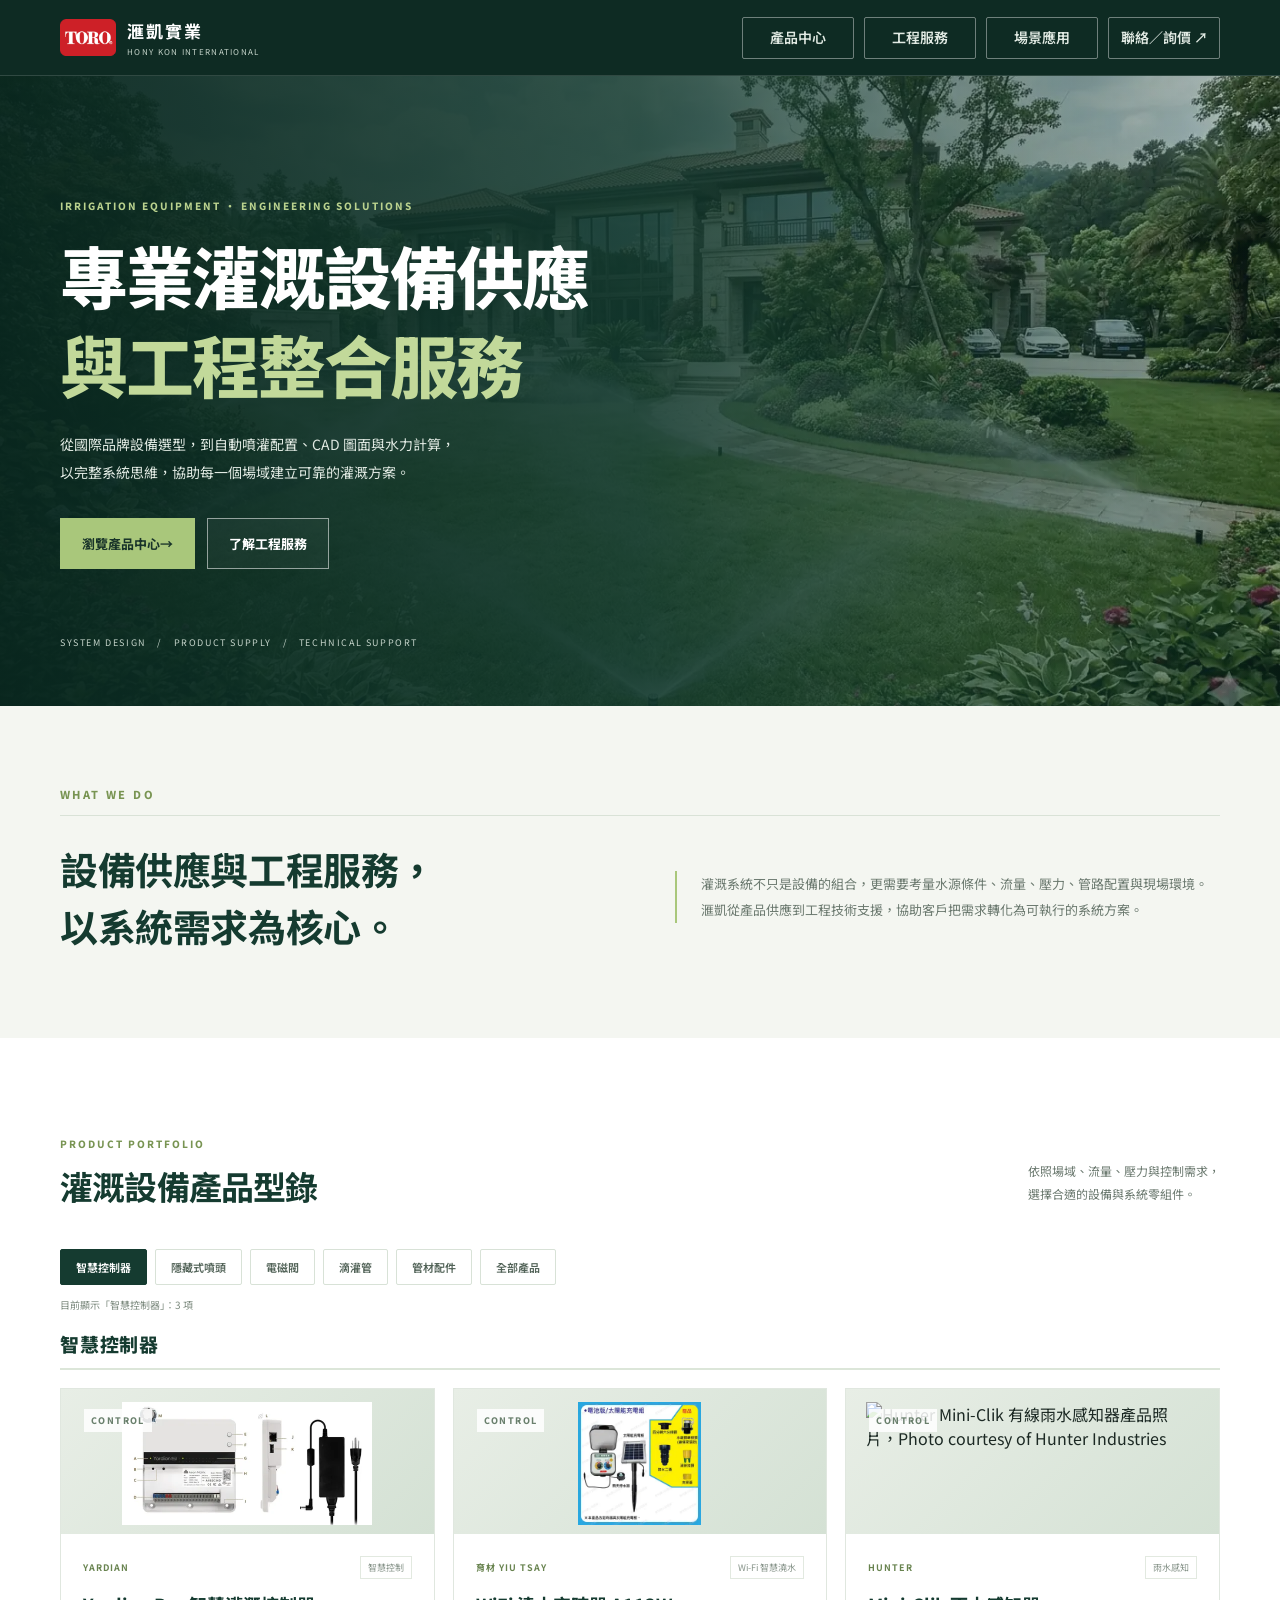
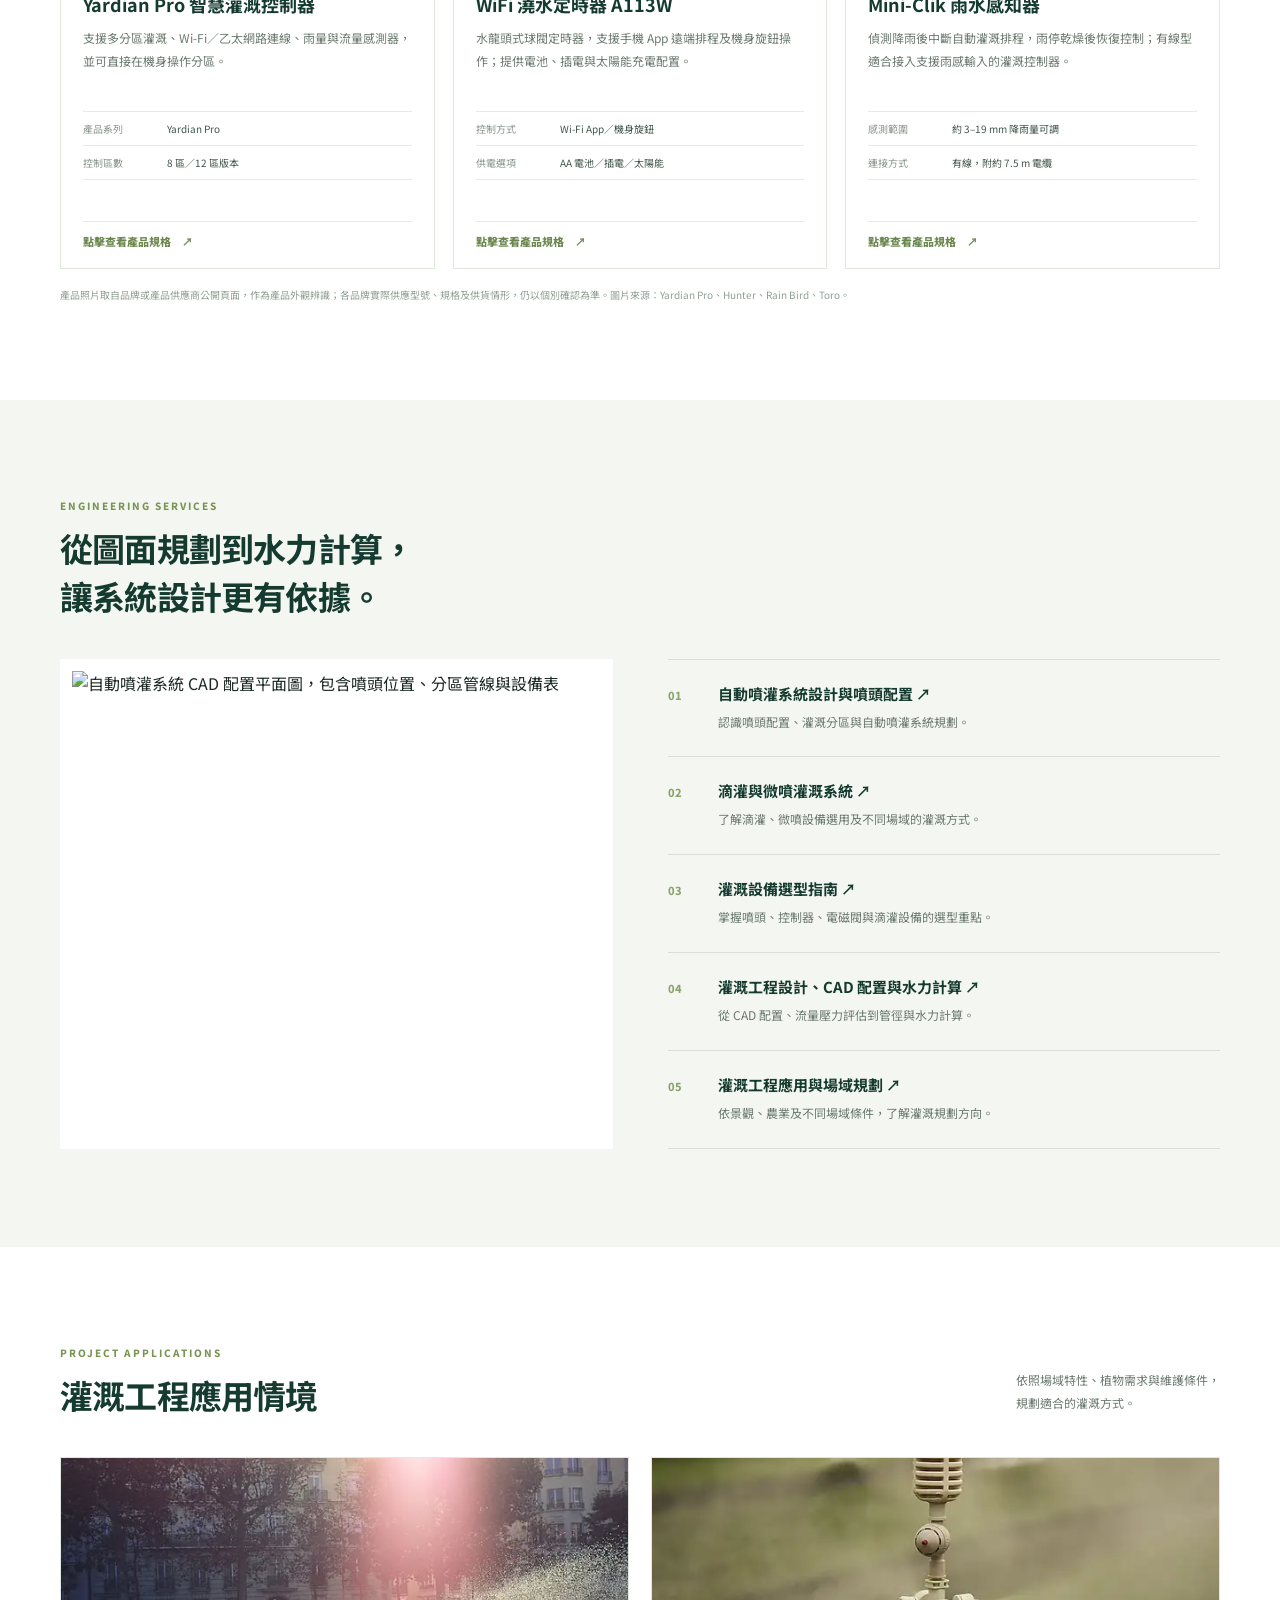
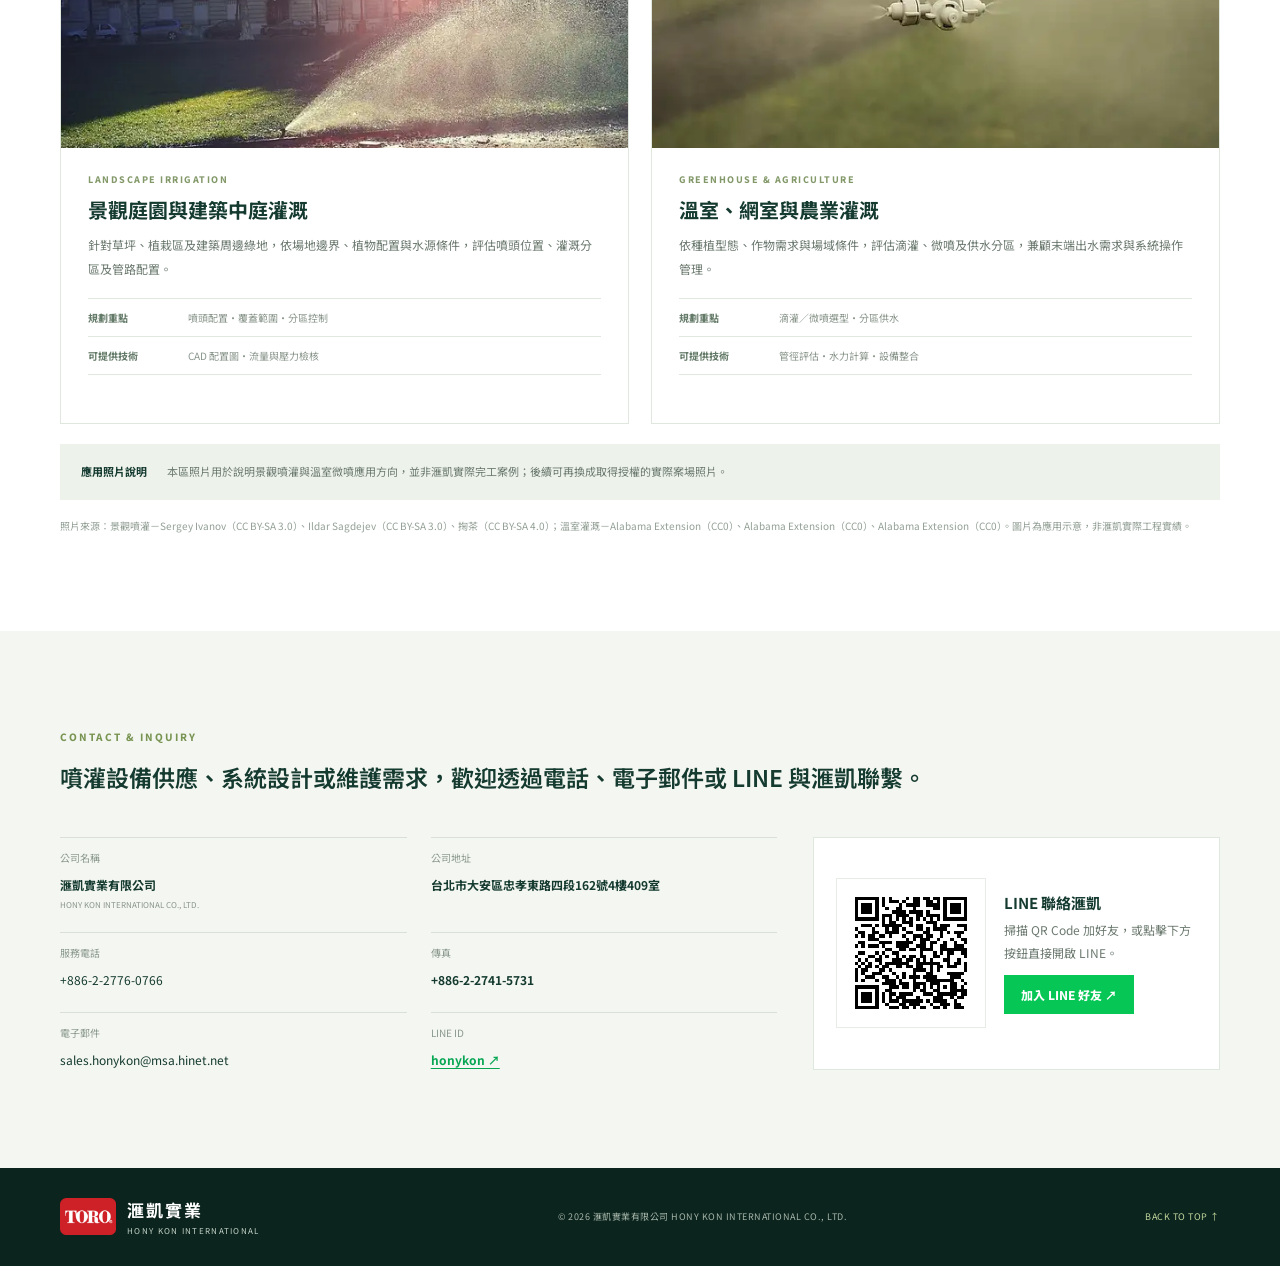
==== commit 354811f6: "Self-host the three Rain Bird product images Replace hotlinked rainbird.com images (XFD 200 KB, 5004" ====
--- a/index.html
+++ b/index.html
@@ -70,11 +70,11 @@
 <div class="catalog-card" data-category="piping" data-product="piping" tabindex="0" role="button" aria-haspopup="dialog" aria-label="查看Toro Pro-Loc FTC800 接頭規格"><div class="catalog-top"><span>PIPING</span><img class="catalog-photo" src="https://cdn.thetorocompany.com/api/assetstorage/623_5a8b6f70-77f6-4e6c-b6cc-1e20847c1449/Large" alt="Toro Pro-Loc 滴灌管帶接頭產品照片" loading="lazy"></div><div class="catalog-body"><div class="catalog-tags"><b>PIPE & FITTINGS</b><small>管路系統</small></div><h3>管材、接頭與安裝配件</h3><p>依主支管配置、管路材質、施工方式與系統壓力，搭配所需管件及配件。</p><dl><div><dt>產品類別</dt><dd>灌溉管材、接頭及配件</dd></div><div><dt>選型重點</dt><dd>管徑、材質、壓力等級</dd></div></dl></div></div>
 <div class="catalog-card" data-category="piping" data-product="lianfu_lingen_6in" tabindex="0" role="button" aria-haspopup="dialog" aria-label="查看良福6吋林根不銹鋼濾水管規格"><div class="catalog-top"><span>PIPING</span><img class="catalog-photo" src="assets/images/products/lianfu.webp" width="640" height="291" alt="良福林根不銹鋼濾水管 V型線捲線管產品照片" loading="lazy"></div><div class="catalog-body"><div class="catalog-tags"><b>良福企業</b><small>不銹鋼濾水管</small></div><h3>6 吋林根不銹鋼濾水管</h3><p>V 型線捲線式濾水管，適用深水井、環保觀測井、溫泉井及開挖降水工程；依口徑與線距選型。</p><dl><div><dt>公稱口徑</dt><dd>6 吋（標準型）</dd></div><div><dt>管總長</dt><dd>400 cm／支</dd></div></dl></div></div>
 <div class="catalog-card" data-category="piping" data-product="kingtech_47_03_dn50" tabindex="0" role="button" aria-haspopup="dialog" aria-label="查看寶閥2吋不鏽鋼47型持壓背壓閥規格"><div class="catalog-top"><span>PIPING</span><img class="catalog-photo" src="assets/images/products/kingtech.webp" width="321" height="264" alt="寶閥精密工業47-03不鏽鋼持壓背壓閥產品照片" loading="lazy"></div><div class="catalog-body"><div class="catalog-tags"><b>寶閥 KINGTECH</b><small>不鏽鋼持壓／背壓閥</small></div><h3>2 吋 47 型不鏽鋼洩壓／持壓／背壓閥</h3><p>液壓 Pilot 控制隔膜閥，當上游壓力超過設定值時開啟洩壓，維持管線壓力；適用持壓及背壓控制。</p><dl><div><dt>公稱口徑</dt><dd>DN50（2 吋）</dd></div><div><dt>Pilot 調壓範圍</dt><dd>1–4／3–9／7–16 bar</dd></div></dl></div></div>
-<div class="catalog-card" data-category="sprinkler" data-product="rainbird_sprinkler" tabindex="0" role="button" aria-haspopup="dialog" aria-label="查看Rain Bird 5004 旋轉噴頭規格"><div class="catalog-top"><span>SPRINKLER</span><img class="catalog-photo" src="https://www.rainbird.com/sites/default/files/2018-02/5004.jpg" alt="Rain Bird 5004 地埋式旋轉噴頭" loading="lazy"></div><div class="catalog-body"><div class="catalog-tags"><b>RAIN BIRD</b><small>齒輪驅動旋轉噴頭</small></div><h3>5004 Professional Grade Rotor</h3><p>適用草坪及中型景觀區域，可更換噴嘴並調整噴灑角度與射程。</p><dl><div><dt>噴灑半徑</dt><dd>約 7.6–15.2 m</dd></div><div><dt>進水口徑</dt><dd>3/4 吋內牙</dd></div></dl></div></div>
+<div class="catalog-card" data-category="sprinkler" data-product="rainbird_sprinkler" tabindex="0" role="button" aria-haspopup="dialog" aria-label="查看Rain Bird 5004 旋轉噴頭規格"><div class="catalog-top"><span>SPRINKLER</span><img class="catalog-photo" src="assets/images/products/rainbird-5004.webp" width="320" height="320" alt="Rain Bird 5004 地埋式旋轉噴頭" loading="lazy"></div><div class="catalog-body"><div class="catalog-tags"><b>RAIN BIRD</b><small>齒輪驅動旋轉噴頭</small></div><h3>5004 Professional Grade Rotor</h3><p>適用草坪及中型景觀區域，可更換噴嘴並調整噴灑角度與射程。</p><dl><div><dt>噴灑半徑</dt><dd>約 7.6–15.2 m</dd></div><div><dt>進水口徑</dt><dd>3/4 吋內牙</dd></div></dl></div></div>
 <div class="catalog-card" data-category="sprinkler" data-product="toro_sprinkler" tabindex="0" role="button" aria-haspopup="dialog" aria-label="查看Toro 570Z 噴頭規格"><div class="catalog-top"><span>SPRINKLER</span><img class="catalog-photo" src="https://cdn.thetorocompany.com/api/assetstorage/623_0404c6c6-9592-4aeb-9553-2c7a47d01dba/Large" alt="Toro 570Z 地埋式散射噴頭" loading="lazy"></div><div class="catalog-body"><div class="catalog-tags"><b>TORO</b><small>地埋式散射噴頭</small></div><h3>570Z Series Spray Head</h3><p>多種彈出高度及噴嘴可選，適用小至中型草坪與景觀區域。</p><dl><div><dt>噴灑半徑</dt><dd>約 0.6–7.9 m</dd></div><div><dt>進水口徑</dt><dd>1/2 吋內牙</dd></div></dl></div></div>
-<div class="catalog-card" data-category="valve" data-product="rainbird_valve" tabindex="0" role="button" aria-haspopup="dialog" aria-label="查看Rain Bird 100-DV與100-DVF電磁閥規格"><div class="catalog-top"><span>VALVE</span><img class="catalog-photo" src="https://www.rainbird.com/sites/default/files/2017-07/100-dv.jpg" alt="Rain Bird 100-DV 灌溉電磁閥" loading="lazy"></div><div class="catalog-body"><div class="catalog-tags"><b>RAIN BIRD</b><small>塑膠膜片電磁閥</small></div><h3>100-DV / 100-DVF</h3><p>1 吋直通式電磁閥；DVF 型具流量控制，適用一般景觀灌溉分區。</p><dl><div><dt>口徑</dt><dd>1 吋</dd></div><div><dt>操作壓力</dt><dd>約 1.0–10.4 bar</dd></div></dl></div></div>
+<div class="catalog-card" data-category="valve" data-product="rainbird_valve" tabindex="0" role="button" aria-haspopup="dialog" aria-label="查看Rain Bird 100-DV與100-DVF電磁閥規格"><div class="catalog-top"><span>VALVE</span><img class="catalog-photo" src="assets/images/products/rainbird-100dv.webp" width="320" height="320" alt="Rain Bird 100-DV 灌溉電磁閥" loading="lazy"></div><div class="catalog-body"><div class="catalog-tags"><b>RAIN BIRD</b><small>塑膠膜片電磁閥</small></div><h3>100-DV / 100-DVF</h3><p>1 吋直通式電磁閥；DVF 型具流量控制，適用一般景觀灌溉分區。</p><dl><div><dt>口徑</dt><dd>1 吋</dd></div><div><dt>操作壓力</dt><dd>約 1.0–10.4 bar</dd></div></dl></div></div>
 <div class="catalog-card" data-category="valve" data-product="toro_valve" tabindex="0" role="button" aria-haspopup="dialog" aria-label="查看Toro 252系列電磁閥規格"><div class="catalog-top"><span>VALVE</span><img class="catalog-photo" src="https://cdn.thetorocompany.com/api/assetstorage/623_75fabb86-f04a-4544-835a-711bd66d11c4/Large" alt="Toro 252 系列灌溉電磁閥" loading="lazy"></div><div class="catalog-body"><div class="catalog-tags"><b>TORO</b><small>商用灌溉電磁閥</small></div><h3>252 Series Valve</h3><p>可選 1、1½、2 吋口徑，具流量控制，提供直通及角式安裝配置。</p><dl><div><dt>1 吋建議流量</dt><dd>18.9–75.7 L/min</dd></div><div><dt>操作壓力</dt><dd>約 1.3–10.3 bar</dd></div></dl></div></div>
-<div class="catalog-card" data-category="drip" data-product="rainbird_drip" tabindex="0" role="button" aria-haspopup="dialog" aria-label="查看Rain Bird XFD滴灌管規格"><div class="catalog-top"><span>DRIP</span><img class="catalog-photo" src="https://www.rainbird.com/sites/default/files/styles/max_550x550/public/media/images/2022-04/xfd_dripline_-_purple_stripe.png?itok=SXFU2eDJ" alt="Rain Bird XFD 壓力補償滴灌管" loading="lazy"></div><div class="catalog-body"><div class="catalog-tags"><b>RAIN BIRD</b><small>地表壓力補償滴灌管</small></div><h3>XFD On-Surface Dripline</h3><p>適用地被、密植植栽及綠籬，可選不同滴頭流量、間距及捲長。</p><dl><div><dt>滴頭流量</dt><dd>2.3／3.5 L/h</dd></div><div><dt>滴頭間距</dt><dd>30.5／45.7 cm</dd></div></dl></div></div>
+<div class="catalog-card" data-category="drip" data-product="rainbird_drip" tabindex="0" role="button" aria-haspopup="dialog" aria-label="查看Rain Bird XFD滴灌管規格"><div class="catalog-top"><span>DRIP</span><img class="catalog-photo" src="assets/images/products/rainbird-xfd.webp" width="320" height="325" alt="Rain Bird XFD 壓力補償滴灌管" loading="lazy"></div><div class="catalog-body"><div class="catalog-tags"><b>RAIN BIRD</b><small>地表壓力補償滴灌管</small></div><h3>XFD On-Surface Dripline</h3><p>適用地被、密植植栽及綠籬，可選不同滴頭流量、間距及捲長。</p><dl><div><dt>滴頭流量</dt><dd>2.3／3.5 L/h</dd></div><div><dt>滴頭間距</dt><dd>30.5／45.7 cm</dd></div></dl></div></div>
 <div class="catalog-card" data-category="drip" data-product="toro_drip" tabindex="0" role="button" aria-haspopup="dialog" aria-label="查看Toro DL2000滴灌管規格"><div class="catalog-top"><span>DRIP</span><img class="catalog-photo" src="https://cdn.thetorocompany.com/api/assetstorage/623_bb957d19-6645-4e32-bf52-42195351e2d7/Large" alt="Toro DL2000 地下滴灌管" loading="lazy"></div><div class="catalog-body"><div class="catalog-tags"><b>TORO</b><small>地下壓力補償滴灌管</small></div><h3>DL2000 Subsurface Dripline</h3><p>具 ROOTGUARD 根系入侵防護，適用地下或覆蓋式景觀滴灌。</p><dl><div><dt>滴頭流量</dt><dd>1.9／3.8 L/h</dd></div><div><dt>滴頭間距</dt><dd>30.5／45.7 cm</dd></div></dl></div></div>
 </div><p class="fine">產品照片取自品牌或產品供應商公開頁面，作為產品外觀辨識；各品牌實際供應型號、規格及供貨情形，仍以個別確認為準。圖片來源：<a href="https://www.yardian.com/products/yardian-pro-smart-sprinkler-controller/" target="_blank" rel="noopener">Yardian Pro</a>、<a href="https://www.hunterindustries.com/" target="_blank" rel="noopener">Hunter</a>、<a href="https://www.rainbird.com/" target="_blank" rel="noopener">Rain Bird</a>、<a href="https://www.toro.com/" target="_blank" rel="noopener">Toro</a>。</p></div></section>
 
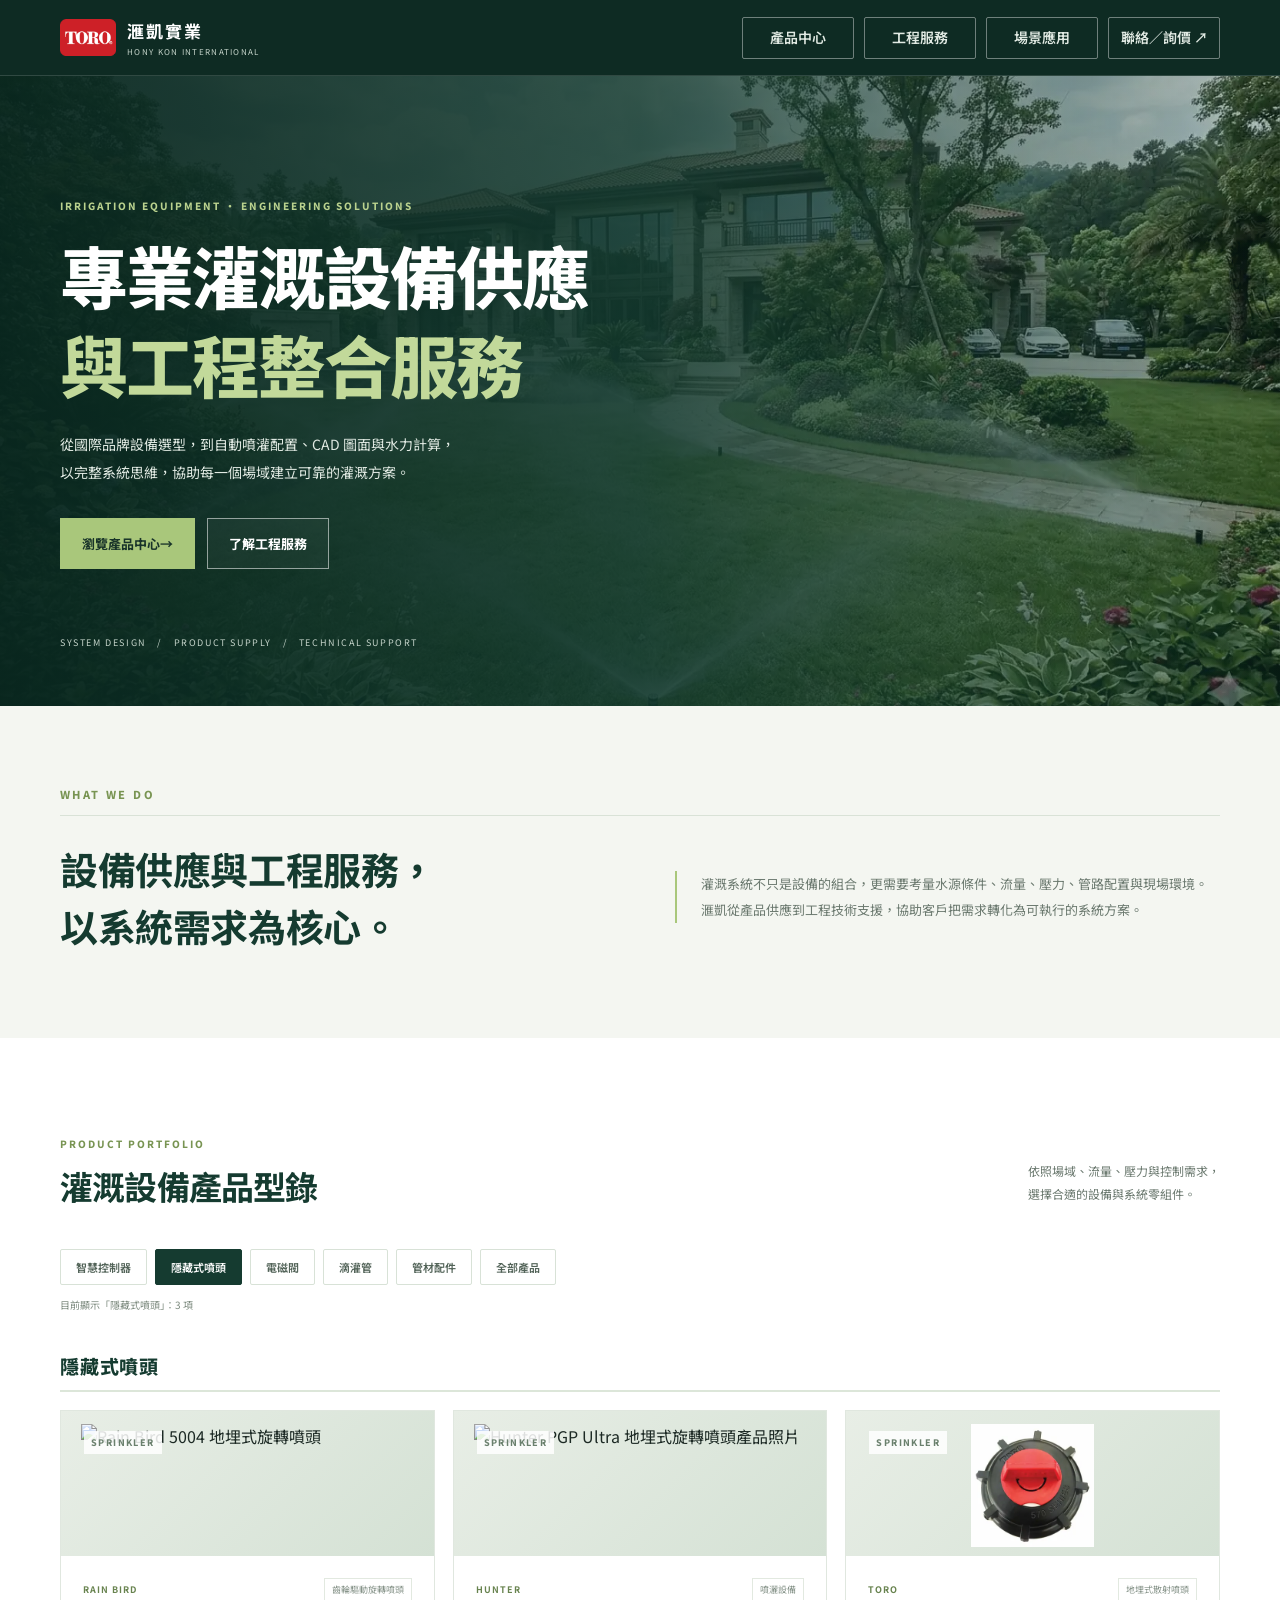
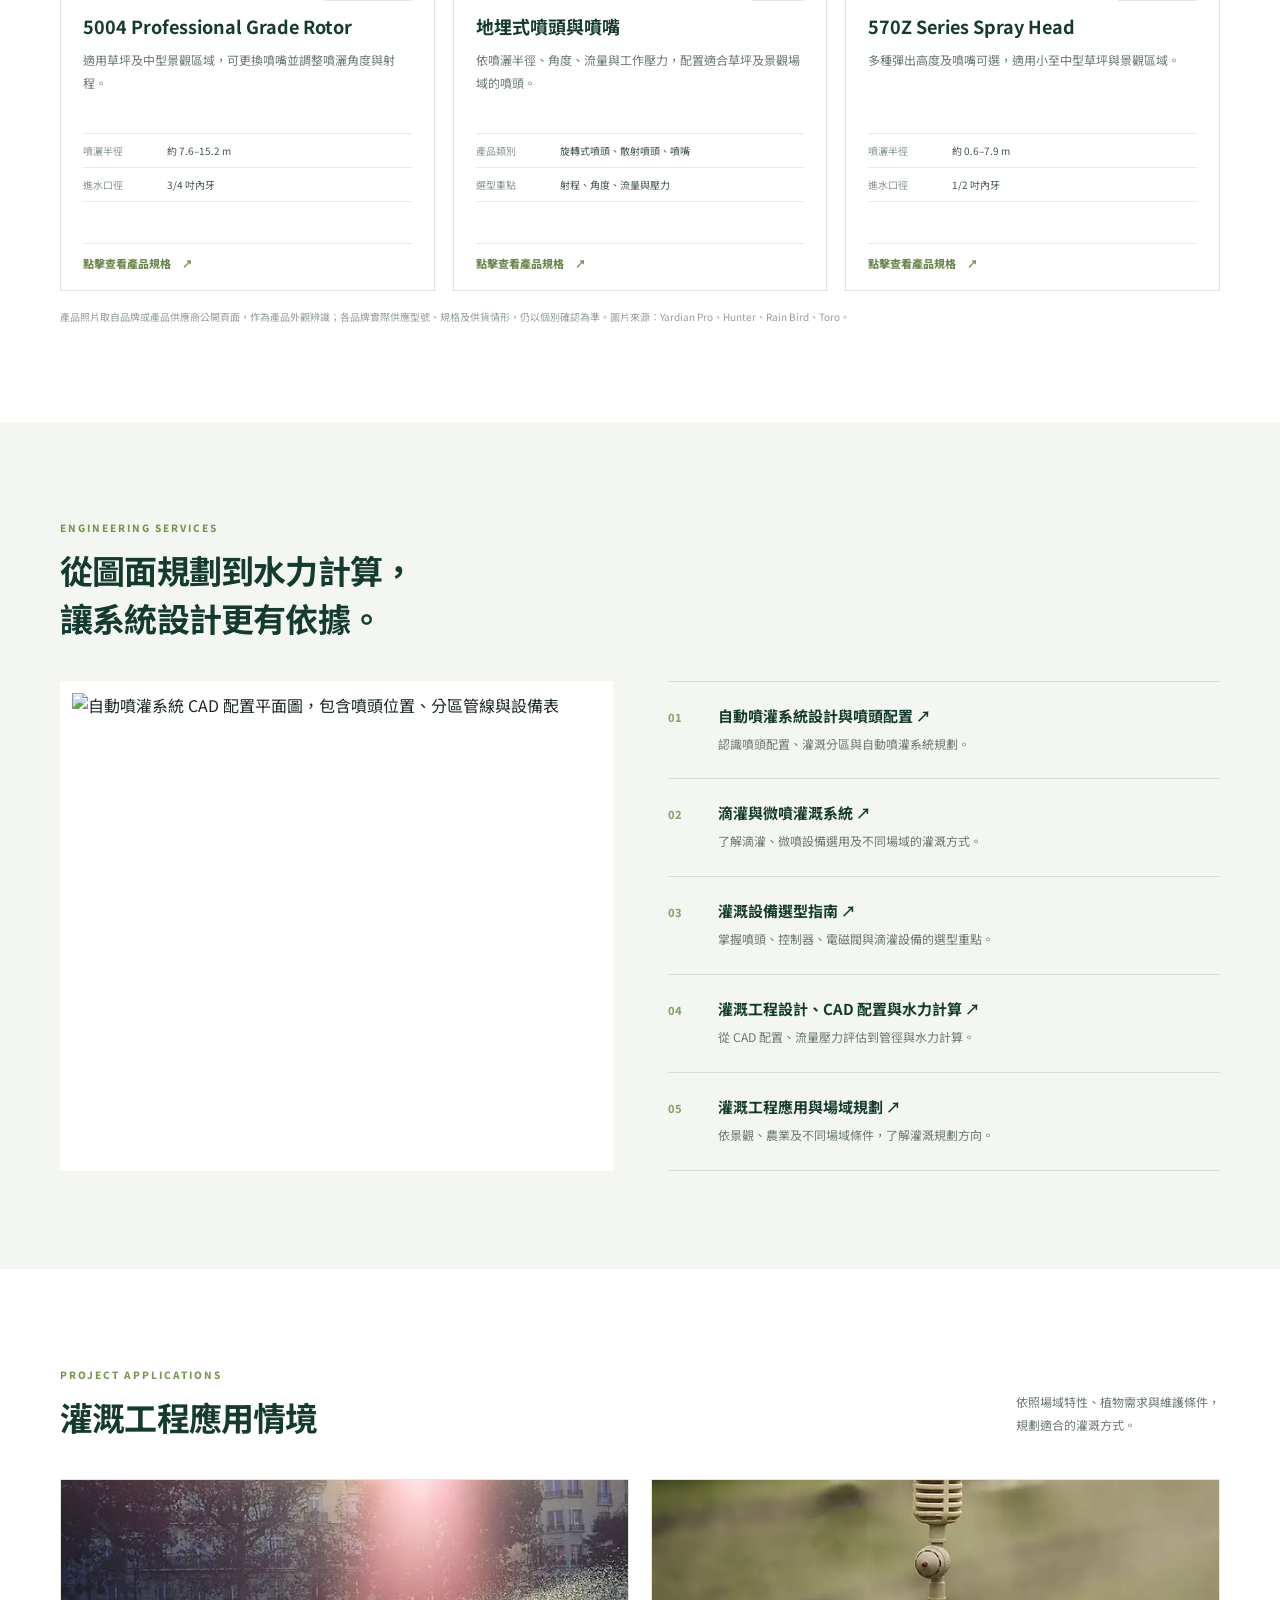
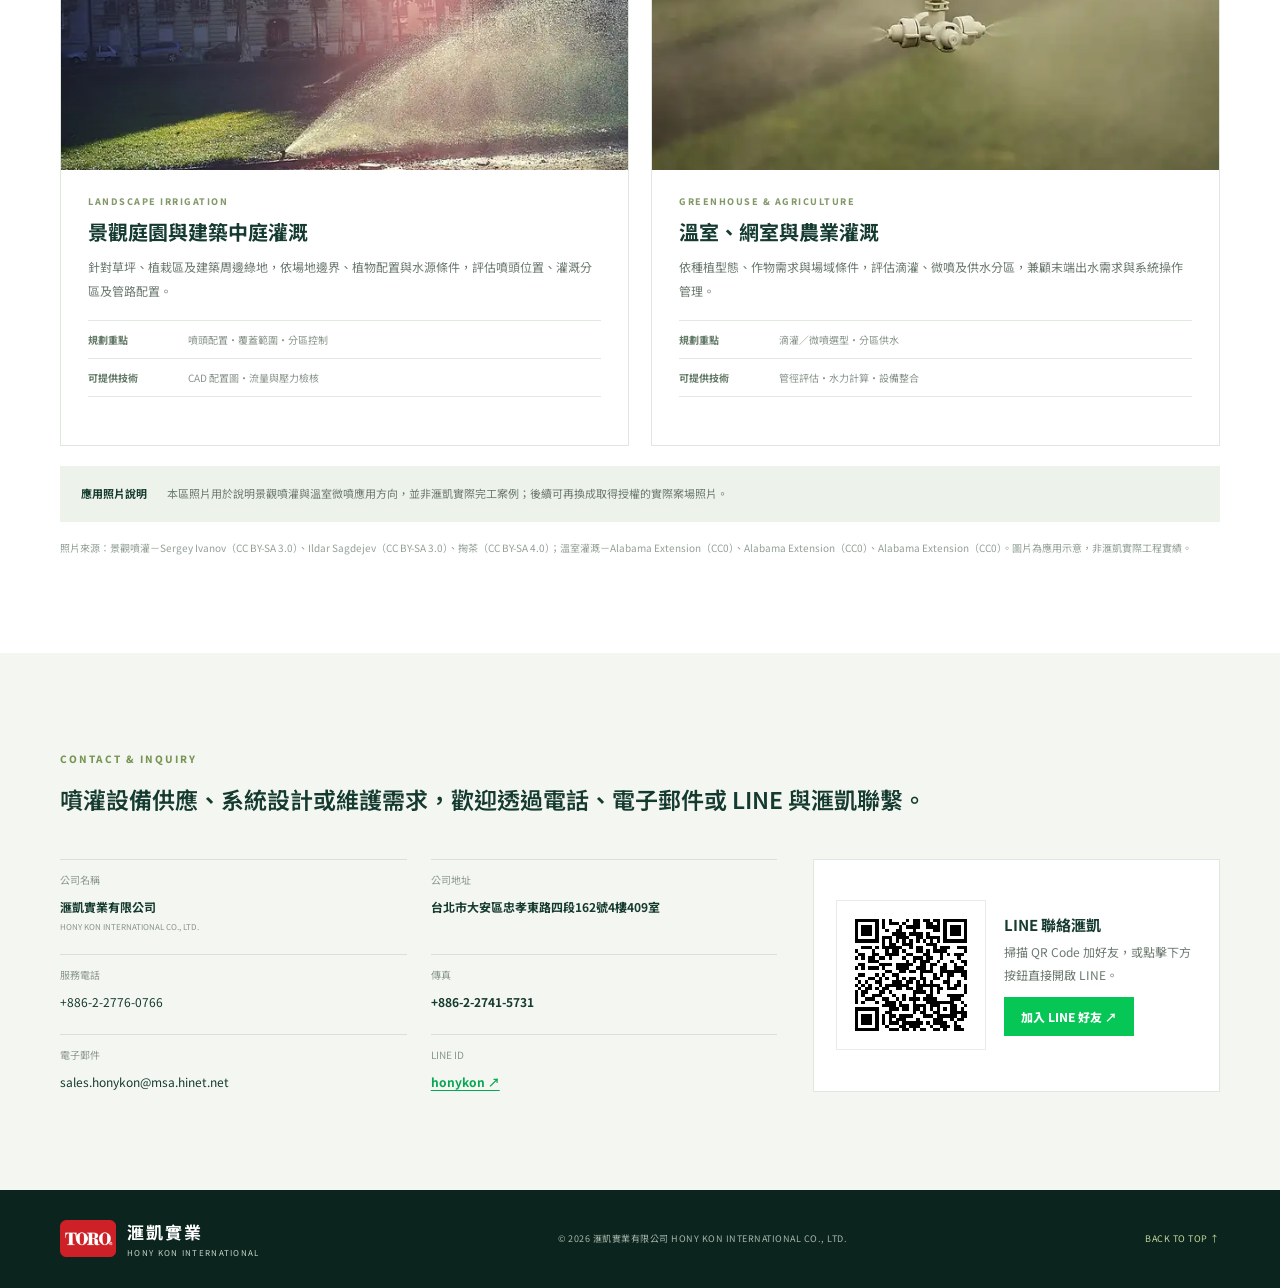
==== commit 3b8ce58d: "Self-host three Toro product images Replace hotlinked cdn.thetorocompany.com images for the 252 valv" ====
--- a/index.html
+++ b/index.html
@@ -70,12 +70,12 @@
 <div class="catalog-card" data-category="piping" data-product="piping" tabindex="0" role="button" aria-haspopup="dialog" aria-label="查看Toro Pro-Loc FTC800 接頭規格"><div class="catalog-top"><span>PIPING</span><img class="catalog-photo" src="https://cdn.thetorocompany.com/api/assetstorage/623_5a8b6f70-77f6-4e6c-b6cc-1e20847c1449/Large" alt="Toro Pro-Loc 滴灌管帶接頭產品照片" loading="lazy"></div><div class="catalog-body"><div class="catalog-tags"><b>PIPE & FITTINGS</b><small>管路系統</small></div><h3>管材、接頭與安裝配件</h3><p>依主支管配置、管路材質、施工方式與系統壓力，搭配所需管件及配件。</p><dl><div><dt>產品類別</dt><dd>灌溉管材、接頭及配件</dd></div><div><dt>選型重點</dt><dd>管徑、材質、壓力等級</dd></div></dl></div></div>
 <div class="catalog-card" data-category="piping" data-product="lianfu_lingen_6in" tabindex="0" role="button" aria-haspopup="dialog" aria-label="查看良福6吋林根不銹鋼濾水管規格"><div class="catalog-top"><span>PIPING</span><img class="catalog-photo" src="assets/images/products/lianfu.webp" width="640" height="291" alt="良福林根不銹鋼濾水管 V型線捲線管產品照片" loading="lazy"></div><div class="catalog-body"><div class="catalog-tags"><b>良福企業</b><small>不銹鋼濾水管</small></div><h3>6 吋林根不銹鋼濾水管</h3><p>V 型線捲線式濾水管，適用深水井、環保觀測井、溫泉井及開挖降水工程；依口徑與線距選型。</p><dl><div><dt>公稱口徑</dt><dd>6 吋（標準型）</dd></div><div><dt>管總長</dt><dd>400 cm／支</dd></div></dl></div></div>
 <div class="catalog-card" data-category="piping" data-product="kingtech_47_03_dn50" tabindex="0" role="button" aria-haspopup="dialog" aria-label="查看寶閥2吋不鏽鋼47型持壓背壓閥規格"><div class="catalog-top"><span>PIPING</span><img class="catalog-photo" src="assets/images/products/kingtech.webp" width="321" height="264" alt="寶閥精密工業47-03不鏽鋼持壓背壓閥產品照片" loading="lazy"></div><div class="catalog-body"><div class="catalog-tags"><b>寶閥 KINGTECH</b><small>不鏽鋼持壓／背壓閥</small></div><h3>2 吋 47 型不鏽鋼洩壓／持壓／背壓閥</h3><p>液壓 Pilot 控制隔膜閥，當上游壓力超過設定值時開啟洩壓，維持管線壓力；適用持壓及背壓控制。</p><dl><div><dt>公稱口徑</dt><dd>DN50（2 吋）</dd></div><div><dt>Pilot 調壓範圍</dt><dd>1–4／3–9／7–16 bar</dd></div></dl></div></div>
-<div class="catalog-card" data-category="sprinkler" data-product="rainbird_sprinkler" tabindex="0" role="button" aria-haspopup="dialog" aria-label="查看Rain Bird 5004 旋轉噴頭規格"><div class="catalog-top"><span>SPRINKLER</span><img class="catalog-photo" src="assets/images/products/rainbird-5004.webp" width="320" height="320" alt="Rain Bird 5004 地埋式旋轉噴頭" loading="lazy"></div><div class="catalog-body"><div class="catalog-tags"><b>RAIN BIRD</b><small>齒輪驅動旋轉噴頭</small></div><h3>5004 Professional Grade Rotor</h3><p>適用草坪及中型景觀區域，可更換噴嘴並調整噴灑角度與射程。</p><dl><div><dt>噴灑半徑</dt><dd>約 7.6–15.2 m</dd></div><div><dt>進水口徑</dt><dd>3/4 吋內牙</dd></div></dl></div></div>
-<div class="catalog-card" data-category="sprinkler" data-product="toro_sprinkler" tabindex="0" role="button" aria-haspopup="dialog" aria-label="查看Toro 570Z 噴頭規格"><div class="catalog-top"><span>SPRINKLER</span><img class="catalog-photo" src="https://cdn.thetorocompany.com/api/assetstorage/623_0404c6c6-9592-4aeb-9553-2c7a47d01dba/Large" alt="Toro 570Z 地埋式散射噴頭" loading="lazy"></div><div class="catalog-body"><div class="catalog-tags"><b>TORO</b><small>地埋式散射噴頭</small></div><h3>570Z Series Spray Head</h3><p>多種彈出高度及噴嘴可選，適用小至中型草坪與景觀區域。</p><dl><div><dt>噴灑半徑</dt><dd>約 0.6–7.9 m</dd></div><div><dt>進水口徑</dt><dd>1/2 吋內牙</dd></div></dl></div></div>
-<div class="catalog-card" data-category="valve" data-product="rainbird_valve" tabindex="0" role="button" aria-haspopup="dialog" aria-label="查看Rain Bird 100-DV與100-DVF電磁閥規格"><div class="catalog-top"><span>VALVE</span><img class="catalog-photo" src="assets/images/products/rainbird-100dv.webp" width="320" height="320" alt="Rain Bird 100-DV 灌溉電磁閥" loading="lazy"></div><div class="catalog-body"><div class="catalog-tags"><b>RAIN BIRD</b><small>塑膠膜片電磁閥</small></div><h3>100-DV / 100-DVF</h3><p>1 吋直通式電磁閥；DVF 型具流量控制，適用一般景觀灌溉分區。</p><dl><div><dt>口徑</dt><dd>1 吋</dd></div><div><dt>操作壓力</dt><dd>約 1.0–10.4 bar</dd></div></dl></div></div>
-<div class="catalog-card" data-category="valve" data-product="toro_valve" tabindex="0" role="button" aria-haspopup="dialog" aria-label="查看Toro 252系列電磁閥規格"><div class="catalog-top"><span>VALVE</span><img class="catalog-photo" src="https://cdn.thetorocompany.com/api/assetstorage/623_75fabb86-f04a-4544-835a-711bd66d11c4/Large" alt="Toro 252 系列灌溉電磁閥" loading="lazy"></div><div class="catalog-body"><div class="catalog-tags"><b>TORO</b><small>商用灌溉電磁閥</small></div><h3>252 Series Valve</h3><p>可選 1、1½、2 吋口徑，具流量控制，提供直通及角式安裝配置。</p><dl><div><dt>1 吋建議流量</dt><dd>18.9–75.7 L/min</dd></div><div><dt>操作壓力</dt><dd>約 1.3–10.3 bar</dd></div></dl></div></div>
-<div class="catalog-card" data-category="drip" data-product="rainbird_drip" tabindex="0" role="button" aria-haspopup="dialog" aria-label="查看Rain Bird XFD滴灌管規格"><div class="catalog-top"><span>DRIP</span><img class="catalog-photo" src="assets/images/products/rainbird-xfd.webp" width="320" height="325" alt="Rain Bird XFD 壓力補償滴灌管" loading="lazy"></div><div class="catalog-body"><div class="catalog-tags"><b>RAIN BIRD</b><small>地表壓力補償滴灌管</small></div><h3>XFD On-Surface Dripline</h3><p>適用地被、密植植栽及綠籬，可選不同滴頭流量、間距及捲長。</p><dl><div><dt>滴頭流量</dt><dd>2.3／3.5 L/h</dd></div><div><dt>滴頭間距</dt><dd>30.5／45.7 cm</dd></div></dl></div></div>
-<div class="catalog-card" data-category="drip" data-product="toro_drip" tabindex="0" role="button" aria-haspopup="dialog" aria-label="查看Toro DL2000滴灌管規格"><div class="catalog-top"><span>DRIP</span><img class="catalog-photo" src="https://cdn.thetorocompany.com/api/assetstorage/623_bb957d19-6645-4e32-bf52-42195351e2d7/Large" alt="Toro DL2000 地下滴灌管" loading="lazy"></div><div class="catalog-body"><div class="catalog-tags"><b>TORO</b><small>地下壓力補償滴灌管</small></div><h3>DL2000 Subsurface Dripline</h3><p>具 ROOTGUARD 根系入侵防護，適用地下或覆蓋式景觀滴灌。</p><dl><div><dt>滴頭流量</dt><dd>1.9／3.8 L/h</dd></div><div><dt>滴頭間距</dt><dd>30.5／45.7 cm</dd></div></dl></div></div>
+<div class="catalog-card" data-category="sprinkler" data-product="rainbird_sprinkler" tabindex="0" role="button" aria-haspopup="dialog" aria-label="查看Rain Bird 5004 旋轉噴頭規格"><div class="catalog-top"><span>SPRINKLER</span><img class="catalog-photo" src="https://www.rainbird.com/sites/default/files/2018-02/5004.jpg" alt="Rain Bird 5004 地埋式旋轉噴頭" loading="lazy"></div><div class="catalog-body"><div class="catalog-tags"><b>RAIN BIRD</b><small>齒輪驅動旋轉噴頭</small></div><h3>5004 Professional Grade Rotor</h3><p>適用草坪及中型景觀區域，可更換噴嘴並調整噴灑角度與射程。</p><dl><div><dt>噴灑半徑</dt><dd>約 7.6–15.2 m</dd></div><div><dt>進水口徑</dt><dd>3/4 吋內牙</dd></div></dl></div></div>
+<div class="catalog-card" data-category="sprinkler" data-product="toro_sprinkler" tabindex="0" role="button" aria-haspopup="dialog" aria-label="查看Toro 570Z 噴頭規格"><div class="catalog-top"><span>SPRINKLER</span><img class="catalog-photo" src="assets/images/products/toro-570z.webp" width="320" height="320" alt="Toro 570Z 地埋式散射噴頭" loading="lazy"></div><div class="catalog-body"><div class="catalog-tags"><b>TORO</b><small>地埋式散射噴頭</small></div><h3>570Z Series Spray Head</h3><p>多種彈出高度及噴嘴可選，適用小至中型草坪與景觀區域。</p><dl><div><dt>噴灑半徑</dt><dd>約 0.6–7.9 m</dd></div><div><dt>進水口徑</dt><dd>1/2 吋內牙</dd></div></dl></div></div>
+<div class="catalog-card" data-category="valve" data-product="rainbird_valve" tabindex="0" role="button" aria-haspopup="dialog" aria-label="查看Rain Bird 100-DV與100-DVF電磁閥規格"><div class="catalog-top"><span>VALVE</span><img class="catalog-photo" src="https://www.rainbird.com/sites/default/files/2017-07/100-dv.jpg" alt="Rain Bird 100-DV 灌溉電磁閥" loading="lazy"></div><div class="catalog-body"><div class="catalog-tags"><b>RAIN BIRD</b><small>塑膠膜片電磁閥</small></div><h3>100-DV / 100-DVF</h3><p>1 吋直通式電磁閥；DVF 型具流量控制，適用一般景觀灌溉分區。</p><dl><div><dt>口徑</dt><dd>1 吋</dd></div><div><dt>操作壓力</dt><dd>約 1.0–10.4 bar</dd></div></dl></div></div>
+<div class="catalog-card" data-category="valve" data-product="toro_valve" tabindex="0" role="button" aria-haspopup="dialog" aria-label="查看Toro 252系列電磁閥規格"><div class="catalog-top"><span>VALVE</span><img class="catalog-photo" src="assets/images/products/toro-252.webp" width="320" height="274" alt="Toro 252 系列灌溉電磁閥" loading="lazy"></div><div class="catalog-body"><div class="catalog-tags"><b>TORO</b><small>商用灌溉電磁閥</small></div><h3>252 Series Valve</h3><p>可選 1、1½、2 吋口徑，具流量控制，提供直通及角式安裝配置。</p><dl><div><dt>1 吋建議流量</dt><dd>18.9–75.7 L/min</dd></div><div><dt>操作壓力</dt><dd>約 1.3–10.3 bar</dd></div></dl></div></div>
+<div class="catalog-card" data-category="drip" data-product="rainbird_drip" tabindex="0" role="button" aria-haspopup="dialog" aria-label="查看Rain Bird XFD滴灌管規格"><div class="catalog-top"><span>DRIP</span><img class="catalog-photo" src="https://www.rainbird.com/sites/default/files/styles/max_550x550/public/media/images/2022-04/xfd_dripline_-_purple_stripe.png?itok=SXFU2eDJ" alt="Rain Bird XFD 壓力補償滴灌管" loading="lazy"></div><div class="catalog-body"><div class="catalog-tags"><b>RAIN BIRD</b><small>地表壓力補償滴灌管</small></div><h3>XFD On-Surface Dripline</h3><p>適用地被、密植植栽及綠籬，可選不同滴頭流量、間距及捲長。</p><dl><div><dt>滴頭流量</dt><dd>2.3／3.5 L/h</dd></div><div><dt>滴頭間距</dt><dd>30.5／45.7 cm</dd></div></dl></div></div>
+<div class="catalog-card" data-category="drip" data-product="toro_drip" tabindex="0" role="button" aria-haspopup="dialog" aria-label="查看Toro DL2000滴灌管規格"><div class="catalog-top"><span>DRIP</span><img class="catalog-photo" src="assets/images/products/toro-dl2000.webp" width="320" height="274" alt="Toro DL2000 地下滴灌管" loading="lazy"></div><div class="catalog-body"><div class="catalog-tags"><b>TORO</b><small>地下壓力補償滴灌管</small></div><h3>DL2000 Subsurface Dripline</h3><p>具 ROOTGUARD 根系入侵防護，適用地下或覆蓋式景觀滴灌。</p><dl><div><dt>滴頭流量</dt><dd>1.9／3.8 L/h</dd></div><div><dt>滴頭間距</dt><dd>30.5／45.7 cm</dd></div></dl></div></div>
 </div><p class="fine">產品照片取自品牌或產品供應商公開頁面，作為產品外觀辨識；各品牌實際供應型號、規格及供貨情形，仍以個別確認為準。圖片來源：<a href="https://www.yardian.com/products/yardian-pro-smart-sprinkler-controller/" target="_blank" rel="noopener">Yardian Pro</a>、<a href="https://www.hunterindustries.com/" target="_blank" rel="noopener">Hunter</a>、<a href="https://www.rainbird.com/" target="_blank" rel="noopener">Rain Bird</a>、<a href="https://www.toro.com/" target="_blank" rel="noopener">Toro</a>。</p></div></section>
 
 <section class="section engineering" id="engineering"><div class="wrap"><div class="heading"><div><p class="eyebrow">ENGINEERING SERVICES</p><h2>從圖面規劃到水力計算，<br>讓系統設計更有依據。</h2></div></div><div class="eng-grid"><div class="eng-image"><img src="https://images.vfl.ru/ii/1605701667/604ec8e7/32347833.jpg" alt="自動噴灌系統 CAD 配置平面圖，包含噴頭位置、分區管線與設備表" loading="lazy"></div><div class="services">
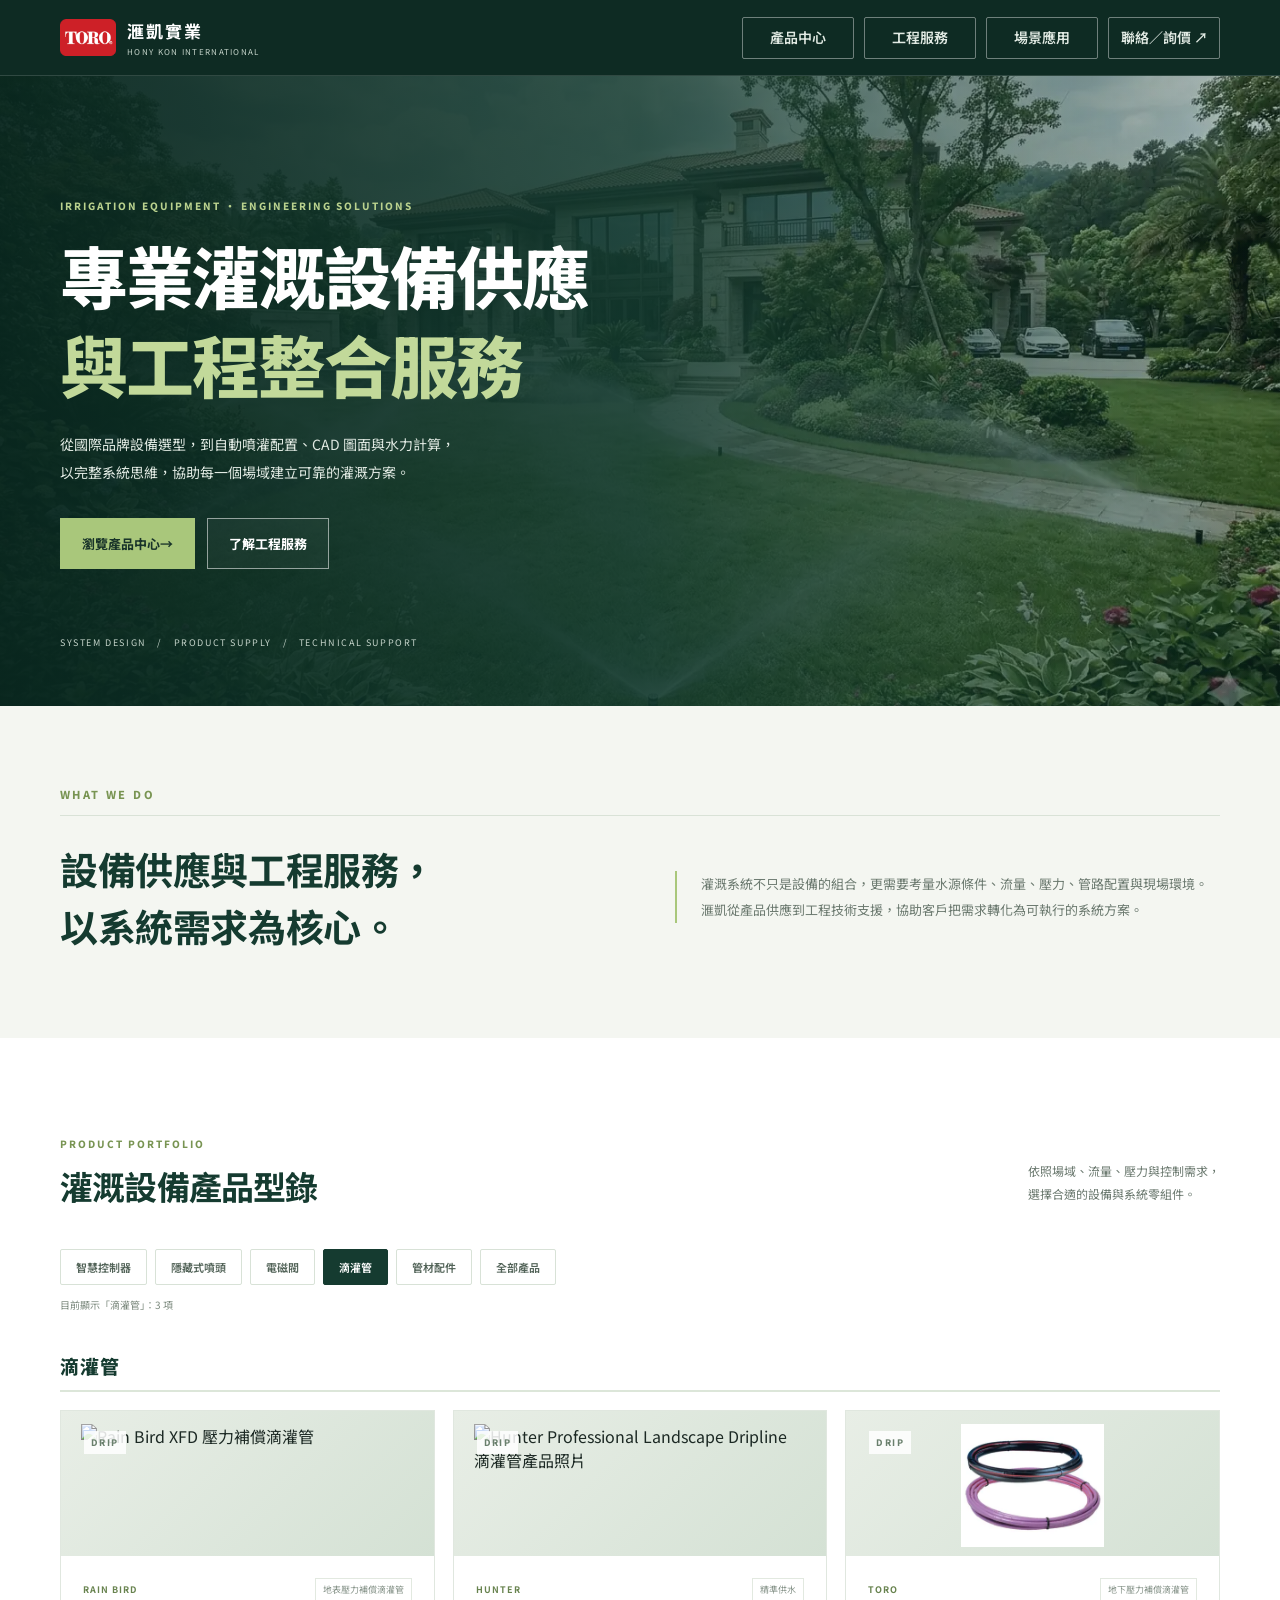
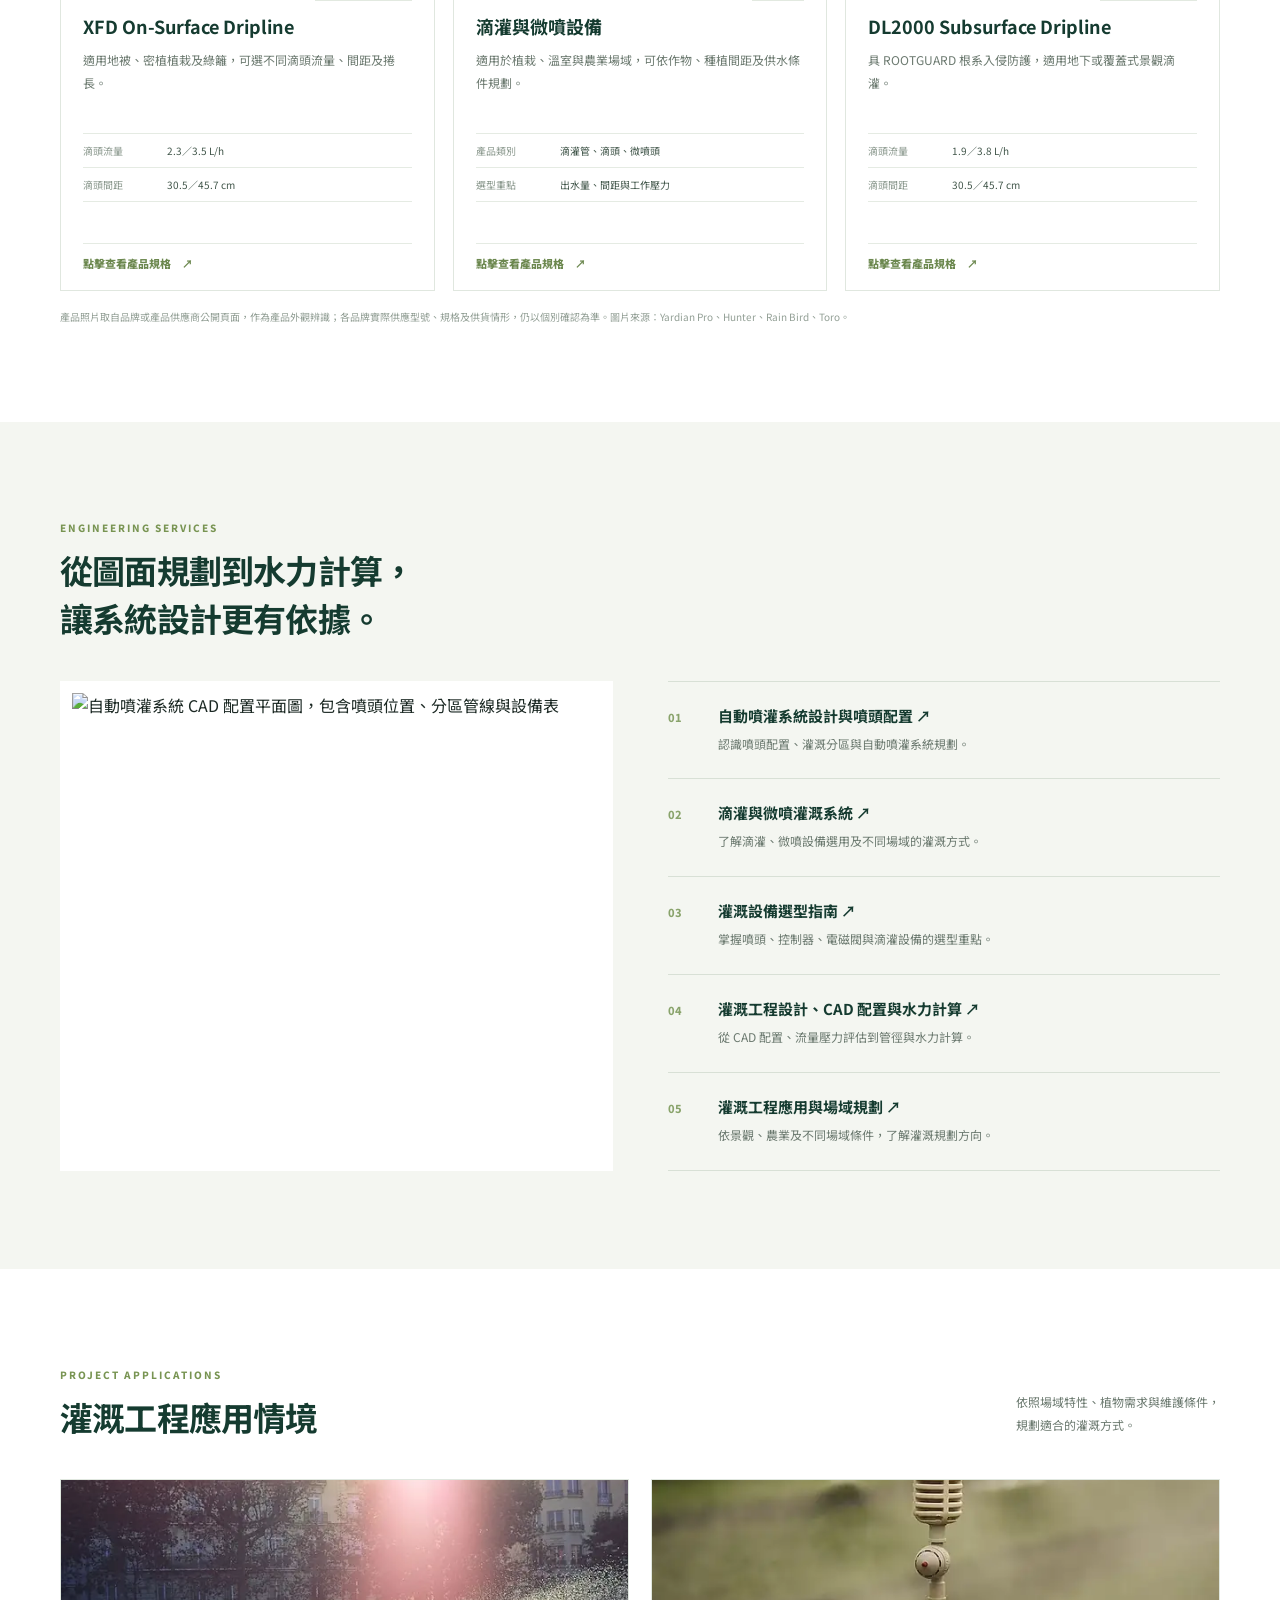
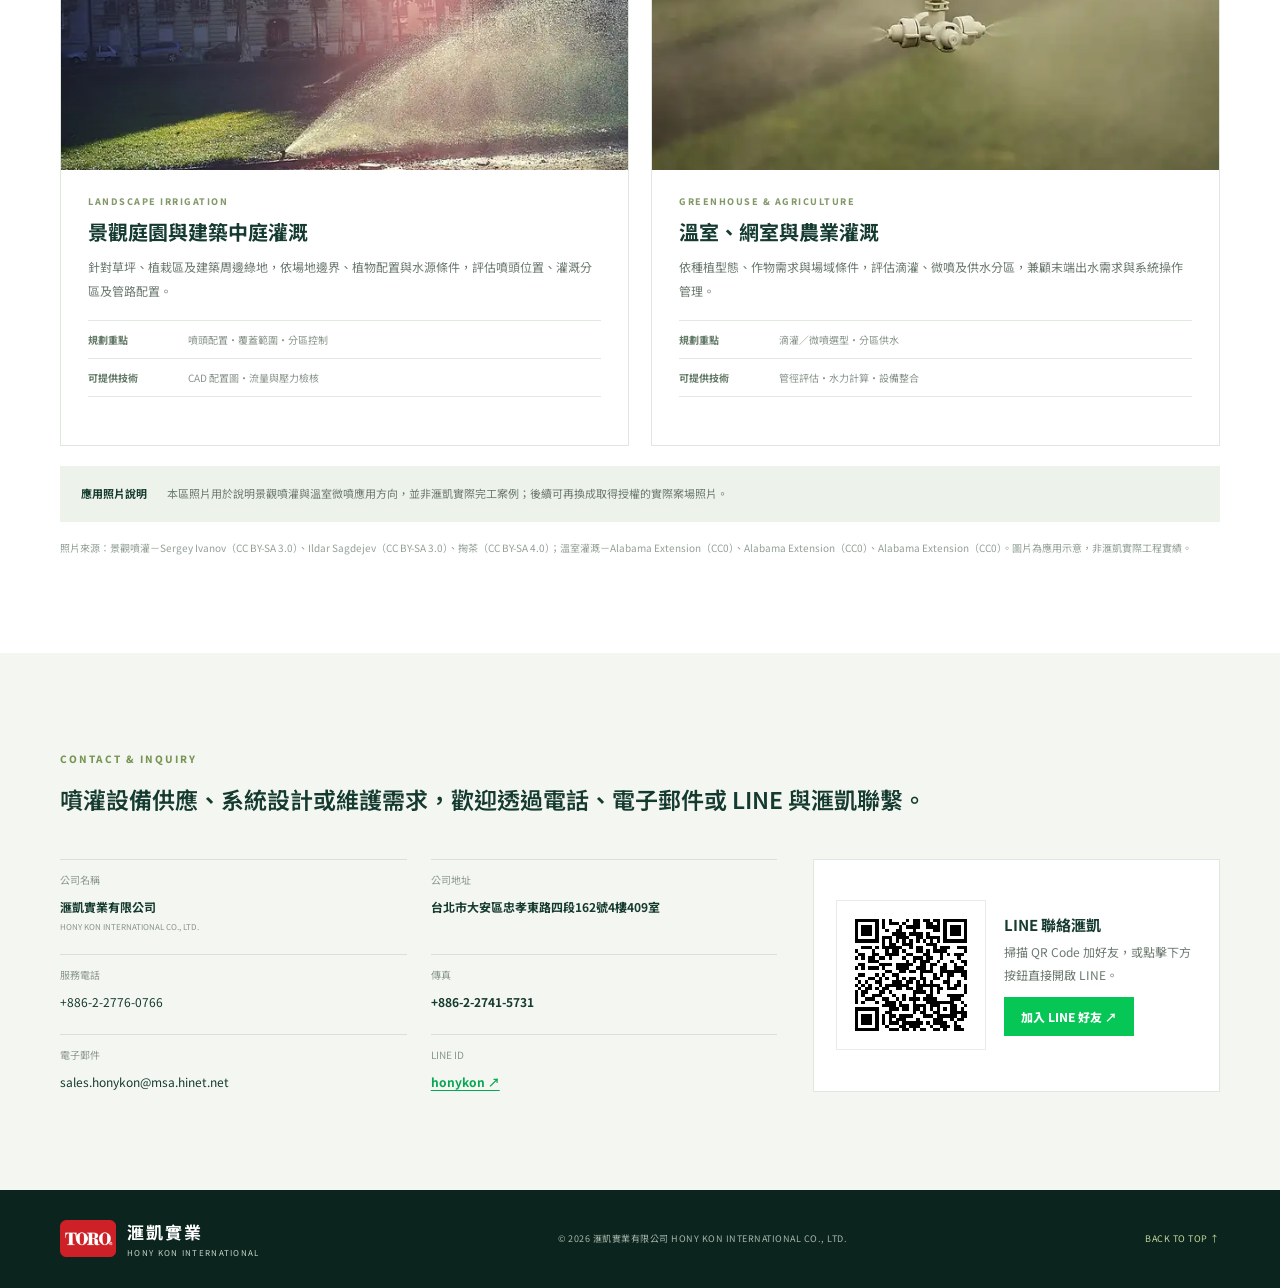
==== commit 42a1a297: "Self-host the Toro Pro-Loc product image Replace the last hotlinked cdn.thetorocompany.com image (40" ====
--- a/index.html
+++ b/index.html
@@ -67,7 +67,7 @@
 <div class="catalog-card" data-category="sprinkler" data-product="sprinkler" tabindex="0" role="button" aria-haspopup="dialog" aria-label="查看Hunter PGP Ultra 旋轉噴頭規格"><div class="catalog-top"><span>SPRINKLER</span><img class="catalog-photo" src="https://siterec.hunterindustries.com/img/pgp_ultra.jpg" alt="Hunter PGP Ultra 地埋式旋轉噴頭產品照片" loading="lazy"></div><div class="catalog-body"><div class="catalog-tags"><b>HUNTER</b><small>噴灑設備</small></div><h3>地埋式噴頭與噴嘴</h3><p>依噴灑半徑、角度、流量與工作壓力，配置適合草坪及景觀場域的噴頭。</p><dl><div><dt>產品類別</dt><dd>旋轉式噴頭、散射噴頭、噴嘴</dd></div><div><dt>選型重點</dt><dd>射程、角度、流量與壓力</dd></div></dl></div></div>
 <div class="catalog-card" data-category="valve" data-product="valve" tabindex="0" role="button" aria-haspopup="dialog" aria-label="查看Hunter PGV 電磁閥規格"><div class="catalog-top"><span>VALVE</span><img class="catalog-photo" src="https://siterec.hunterindustries.com/img/pgv.jpg" alt="Hunter PGV 灌溉電磁閥產品照片" loading="lazy"></div><div class="catalog-body"><div class="catalog-tags"><b>HUNTER</b><small>水路控制</small></div><h3>灌溉電磁閥與閥件</h3><p>用於灌溉分區啟閉控制，依管徑、流量、操作壓力及控制電壓確認規格。</p><dl><div><dt>產品類別</dt><dd>電磁閥、閥箱及相關閥件</dd></div><div><dt>選型重點</dt><dd>口徑、流量、壓力與電壓</dd></div></dl></div></div>
 <div class="catalog-card" data-category="drip" data-product="drip" tabindex="0" role="button" aria-haspopup="dialog" aria-label="查看Hunter PLD 滴灌管規格"><div class="catalog-top"><span>DRIP</span><img class="catalog-photo" src="https://siterec.hunterindustries.com/img/pld.jpg" alt="Hunter Professional Landscape Dripline 滴灌管產品照片" loading="lazy"></div><div class="catalog-body"><div class="catalog-tags"><b>HUNTER</b><small>精準供水</small></div><h3>滴灌與微噴設備</h3><p>適用於植栽、溫室與農業場域，可依作物、種植間距及供水條件規劃。</p><dl><div><dt>產品類別</dt><dd>滴灌管、滴頭、微噴頭</dd></div><div><dt>選型重點</dt><dd>出水量、間距與工作壓力</dd></div></dl></div></div>
-<div class="catalog-card" data-category="piping" data-product="piping" tabindex="0" role="button" aria-haspopup="dialog" aria-label="查看Toro Pro-Loc FTC800 接頭規格"><div class="catalog-top"><span>PIPING</span><img class="catalog-photo" src="https://cdn.thetorocompany.com/api/assetstorage/623_5a8b6f70-77f6-4e6c-b6cc-1e20847c1449/Large" alt="Toro Pro-Loc 滴灌管帶接頭產品照片" loading="lazy"></div><div class="catalog-body"><div class="catalog-tags"><b>PIPE & FITTINGS</b><small>管路系統</small></div><h3>管材、接頭與安裝配件</h3><p>依主支管配置、管路材質、施工方式與系統壓力，搭配所需管件及配件。</p><dl><div><dt>產品類別</dt><dd>灌溉管材、接頭及配件</dd></div><div><dt>選型重點</dt><dd>管徑、材質、壓力等級</dd></div></dl></div></div>
+<div class="catalog-card" data-category="piping" data-product="piping" tabindex="0" role="button" aria-haspopup="dialog" aria-label="查看Toro Pro-Loc FTC800 接頭規格"><div class="catalog-top"><span>PIPING</span><img class="catalog-photo" src="assets/images/products/toro-proloc.webp" width="640" height="260" alt="Toro Pro-Loc 滴灌管帶接頭產品照片" loading="lazy"></div><div class="catalog-body"><div class="catalog-tags"><b>PIPE & FITTINGS</b><small>管路系統</small></div><h3>管材、接頭與安裝配件</h3><p>依主支管配置、管路材質、施工方式與系統壓力，搭配所需管件及配件。</p><dl><div><dt>產品類別</dt><dd>灌溉管材、接頭及配件</dd></div><div><dt>選型重點</dt><dd>管徑、材質、壓力等級</dd></div></dl></div></div>
 <div class="catalog-card" data-category="piping" data-product="lianfu_lingen_6in" tabindex="0" role="button" aria-haspopup="dialog" aria-label="查看良福6吋林根不銹鋼濾水管規格"><div class="catalog-top"><span>PIPING</span><img class="catalog-photo" src="assets/images/products/lianfu.webp" width="640" height="291" alt="良福林根不銹鋼濾水管 V型線捲線管產品照片" loading="lazy"></div><div class="catalog-body"><div class="catalog-tags"><b>良福企業</b><small>不銹鋼濾水管</small></div><h3>6 吋林根不銹鋼濾水管</h3><p>V 型線捲線式濾水管，適用深水井、環保觀測井、溫泉井及開挖降水工程；依口徑與線距選型。</p><dl><div><dt>公稱口徑</dt><dd>6 吋（標準型）</dd></div><div><dt>管總長</dt><dd>400 cm／支</dd></div></dl></div></div>
 <div class="catalog-card" data-category="piping" data-product="kingtech_47_03_dn50" tabindex="0" role="button" aria-haspopup="dialog" aria-label="查看寶閥2吋不鏽鋼47型持壓背壓閥規格"><div class="catalog-top"><span>PIPING</span><img class="catalog-photo" src="assets/images/products/kingtech.webp" width="321" height="264" alt="寶閥精密工業47-03不鏽鋼持壓背壓閥產品照片" loading="lazy"></div><div class="catalog-body"><div class="catalog-tags"><b>寶閥 KINGTECH</b><small>不鏽鋼持壓／背壓閥</small></div><h3>2 吋 47 型不鏽鋼洩壓／持壓／背壓閥</h3><p>液壓 Pilot 控制隔膜閥，當上游壓力超過設定值時開啟洩壓，維持管線壓力；適用持壓及背壓控制。</p><dl><div><dt>公稱口徑</dt><dd>DN50（2 吋）</dd></div><div><dt>Pilot 調壓範圍</dt><dd>1–4／3–9／7–16 bar</dd></div></dl></div></div>
 <div class="catalog-card" data-category="sprinkler" data-product="rainbird_sprinkler" tabindex="0" role="button" aria-haspopup="dialog" aria-label="查看Rain Bird 5004 旋轉噴頭規格"><div class="catalog-top"><span>SPRINKLER</span><img class="catalog-photo" src="https://www.rainbird.com/sites/default/files/2018-02/5004.jpg" alt="Rain Bird 5004 地埋式旋轉噴頭" loading="lazy"></div><div class="catalog-body"><div class="catalog-tags"><b>RAIN BIRD</b><small>齒輪驅動旋轉噴頭</small></div><h3>5004 Professional Grade Rotor</h3><p>適用草坪及中型景觀區域，可更換噴嘴並調整噴灑角度與射程。</p><dl><div><dt>噴灑半徑</dt><dd>約 7.6–15.2 m</dd></div><div><dt>進水口徑</dt><dd>3/4 吋內牙</dd></div></dl></div></div>
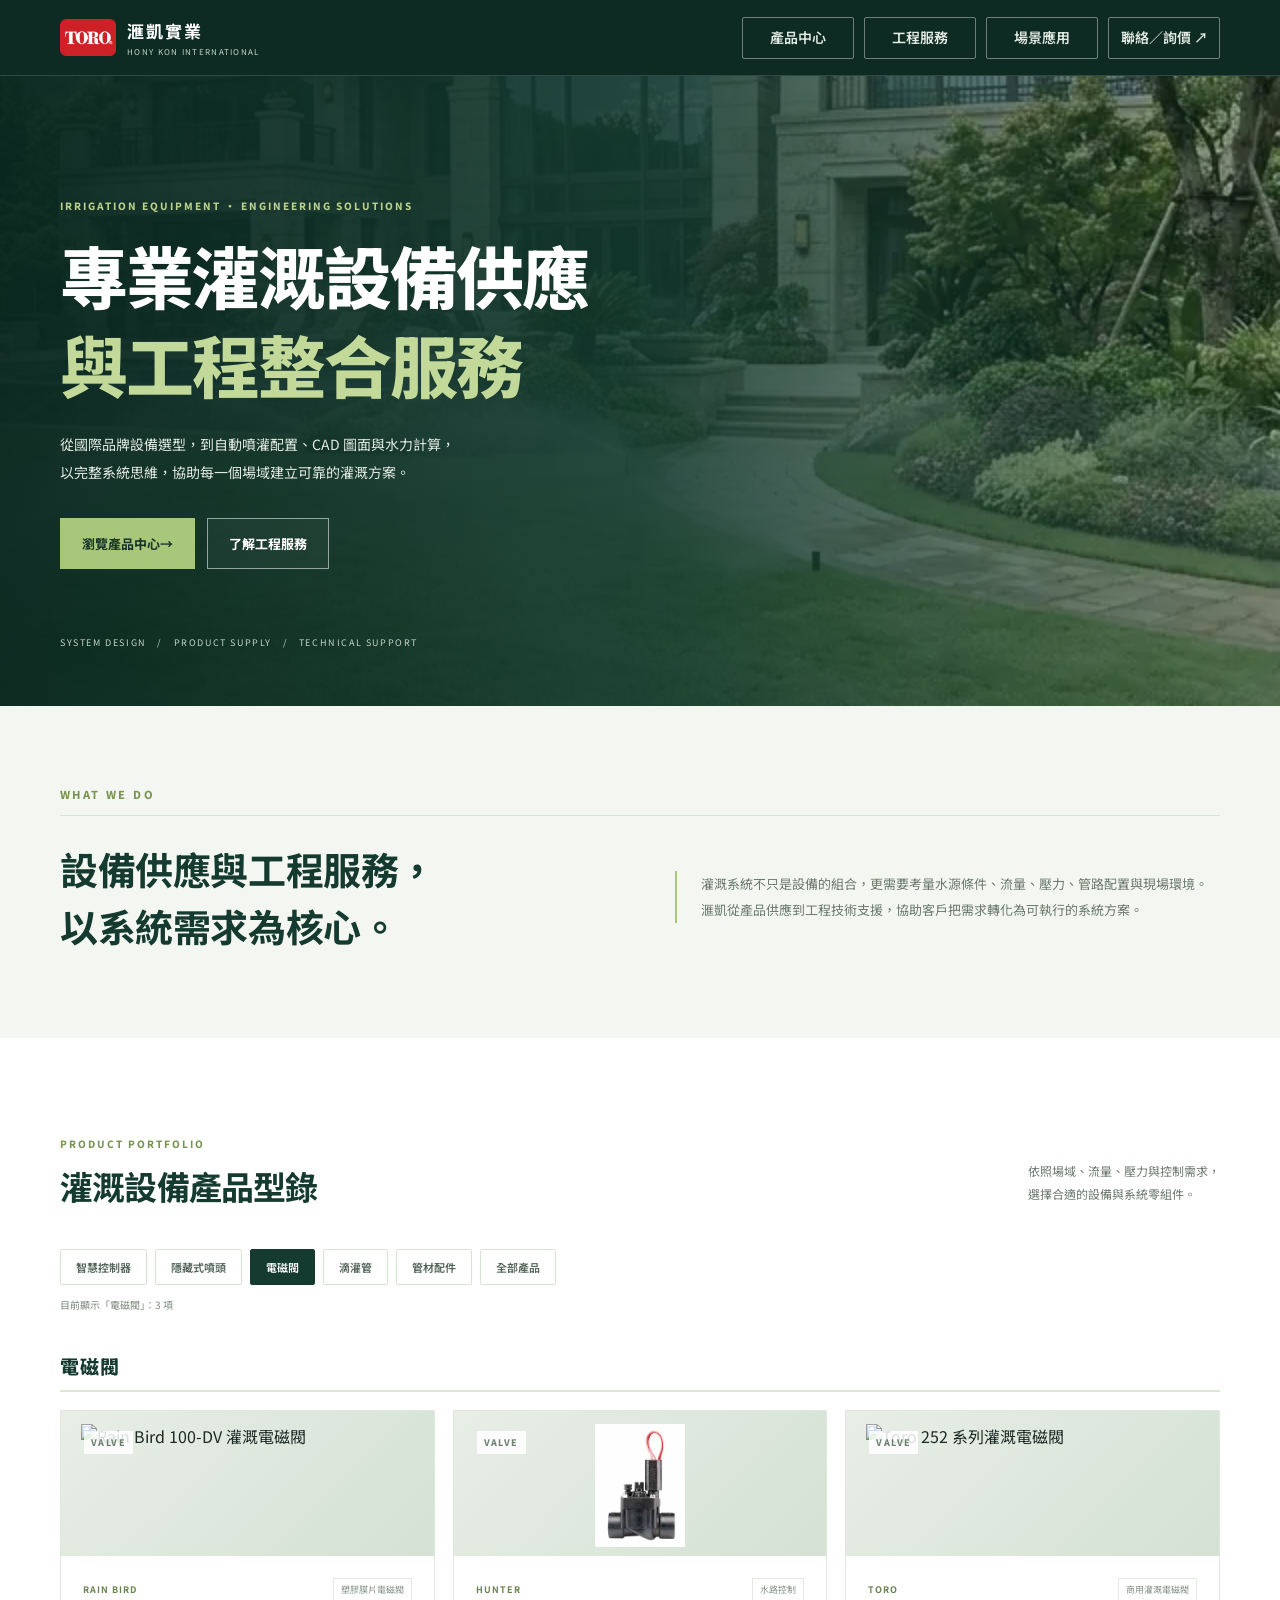
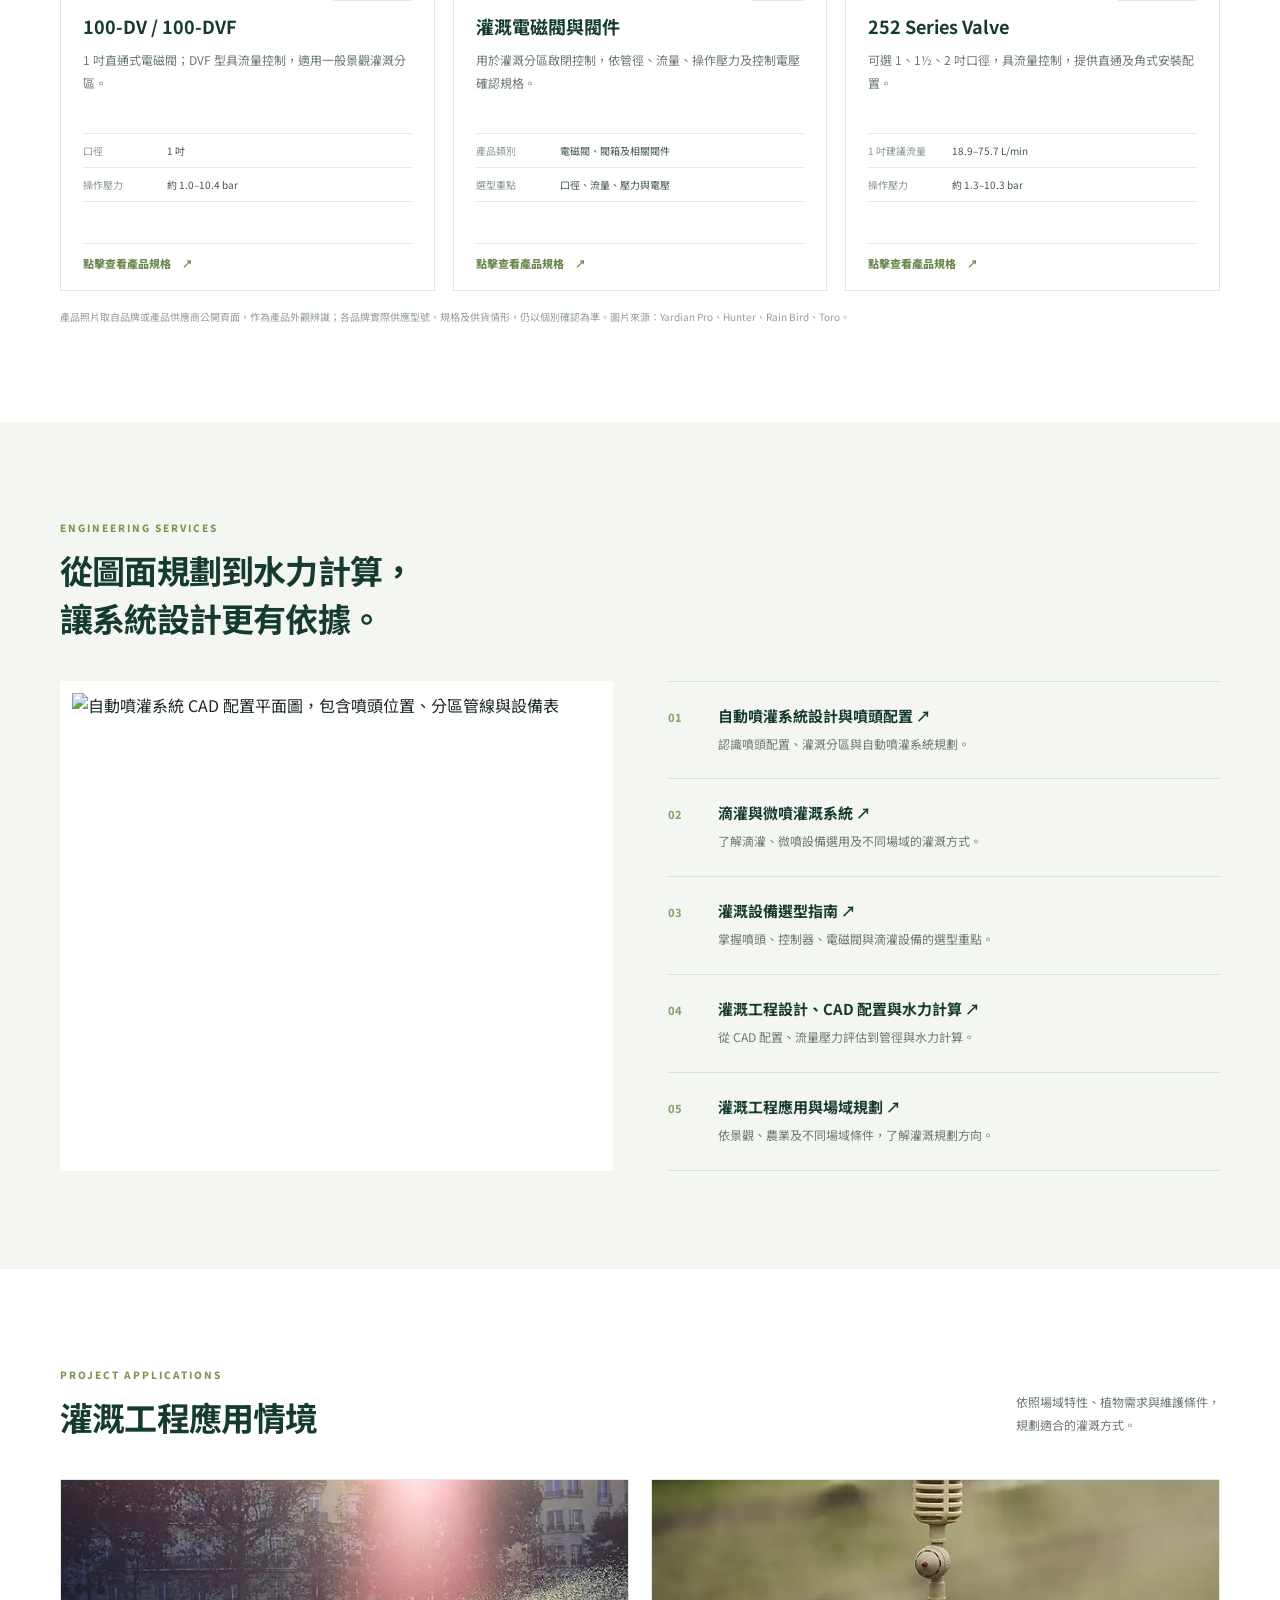
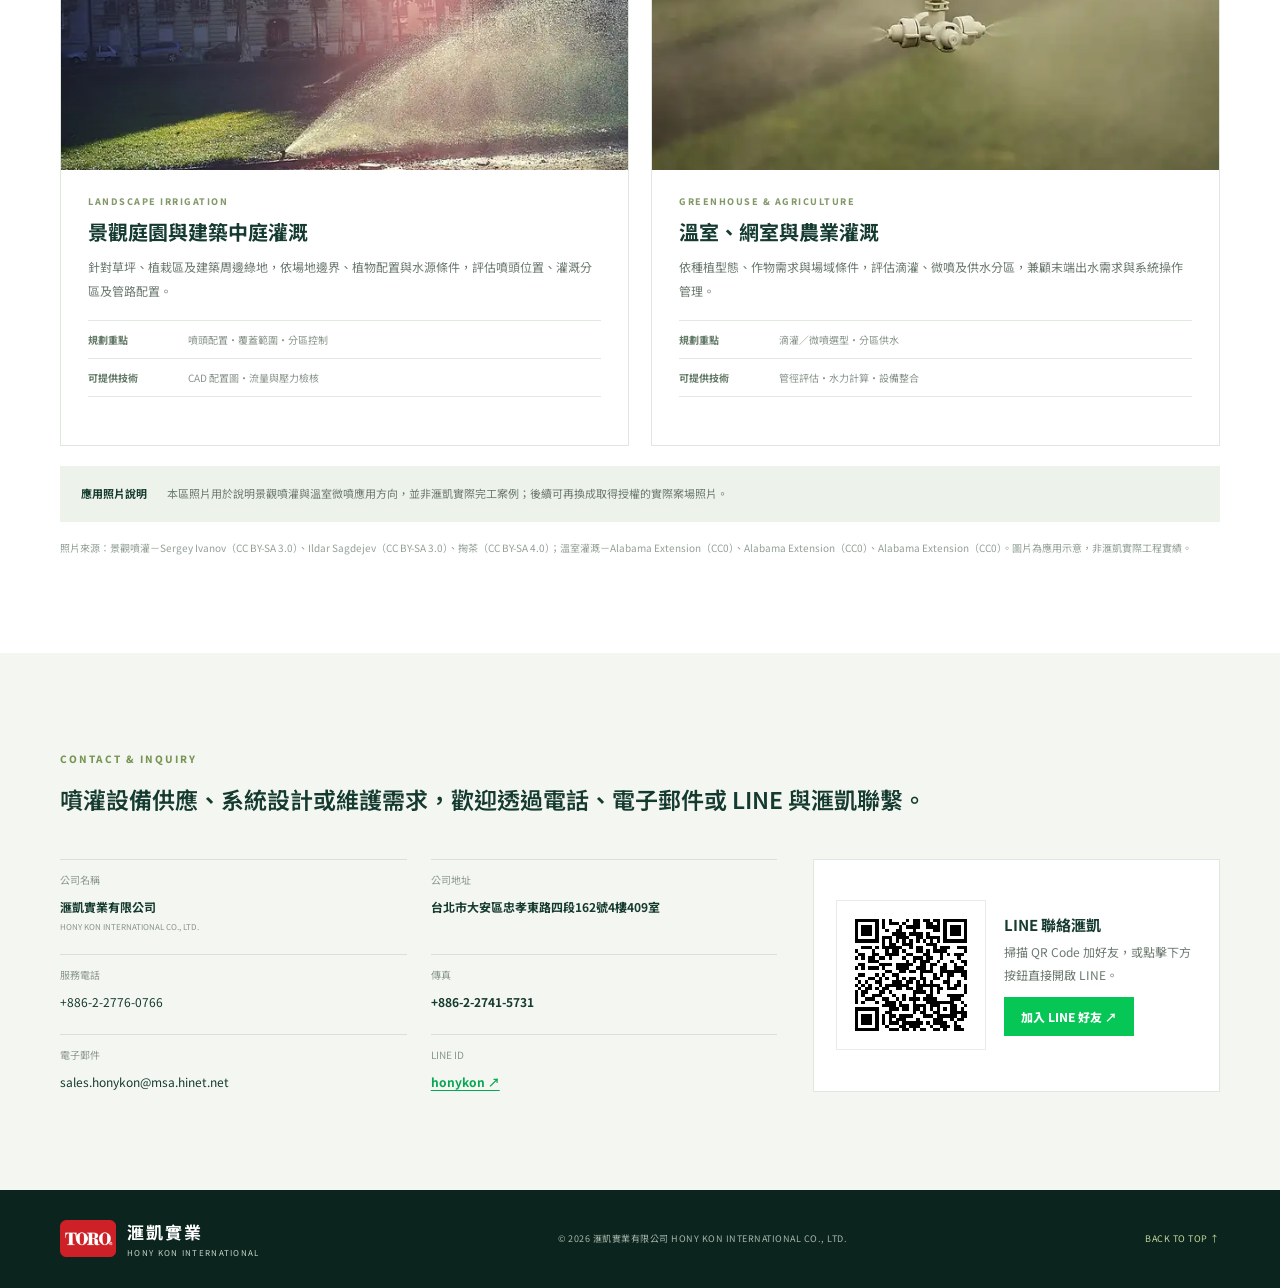
==== commit 8c64340a: "Self-host the four Hunter product images Replace hotlinked hunterirrigation.com / hunterindustries.c" ====
--- a/index.html
+++ b/index.html
@@ -63,19 +63,19 @@
 <div class="catalog-grid">
 <div class="catalog-card" data-category="control" data-product="control" tabindex="0" role="button" aria-haspopup="dialog" aria-label="查看Yardian Pro 智慧灌溉控制器規格"><div class="catalog-top"><span>CONTROL</span><img class="catalog-photo" src="assets/images/products/yardian.webp" width="500" height="246" alt="Yardian Pro 智慧灌溉控制器及電源供應器產品照片" loading="lazy"></div><div class="catalog-body"><div class="catalog-tags"><b>YARDIAN</b><small>智慧控制</small></div><h3>Yardian Pro 智慧灌溉控制器</h3><p>支援多分區灌溉、Wi-Fi／乙太網路連線、雨量與流量感測器，並可直接在機身操作分區。</p><dl><div><dt>產品系列</dt><dd>Yardian Pro</dd></div><div><dt>控制區數</dt><dd>8 區／12 區版本</dd></div></dl></div></div>
 <div class="catalog-card" data-category="control" data-product="yiu_a113w" tabindex="0" role="button" aria-haspopup="dialog" aria-label="查看育材 WiFi 澆水定時器 A113W 規格"><div class="catalog-top"><span>CONTROL</span><img class="catalog-photo" src="assets/images/products/a113w.webp" width="320" height="320" alt="育材 WiFi 澆水定時器 A113W 電池版及太陽能充電組產品照片" loading="lazy"></div><div class="catalog-body"><div class="catalog-tags"><b>育材 YIU TSAY</b><small>Wi-Fi 智慧澆水</small></div><h3>WiFi 澆水定時器 A113W</h3><p>水龍頭式球閥定時器，支援手機 App 遠端排程及機身旋鈕操作；提供電池、插電與太陽能充電配置。</p><dl><div><dt>控制方式</dt><dd>Wi-Fi App／機身旋鈕</dd></div><div><dt>供電選項</dt><dd>AA 電池／插電／太陽能</dd></div></dl></div></div>
-<div class="catalog-card" data-category="control" data-product="hunter_miniclik" tabindex="0" role="button" aria-haspopup="dialog" aria-label="查看Hunter Mini-Clik雨水感知器規格"><div class="catalog-top"><span>CONTROL</span><img class="catalog-photo" src="https://www.hunterirrigation.com/sites/default/files/styles/wide/public/image_library/mini-clik_001_rt.jpg?itok=NZGBOddJ" alt="Hunter Mini-Clik 有線雨水感知器產品照片，Photo courtesy of Hunter Industries" loading="lazy"></div><div class="catalog-body"><div class="catalog-tags"><b>HUNTER</b><small>雨水感知</small></div><h3>Mini-Clik 雨水感知器</h3><p>偵測降雨後中斷自動灌溉排程，雨停乾燥後恢復控制；有線型適合接入支援雨感輸入的灌溉控制器。</p><dl><div><dt>感測範圍</dt><dd>約 3–19 mm 降雨量可調</dd></div><div><dt>連接方式</dt><dd>有線，附約 7.5 m 電纜</dd></div></dl></div></div>
-<div class="catalog-card" data-category="sprinkler" data-product="sprinkler" tabindex="0" role="button" aria-haspopup="dialog" aria-label="查看Hunter PGP Ultra 旋轉噴頭規格"><div class="catalog-top"><span>SPRINKLER</span><img class="catalog-photo" src="https://siterec.hunterindustries.com/img/pgp_ultra.jpg" alt="Hunter PGP Ultra 地埋式旋轉噴頭產品照片" loading="lazy"></div><div class="catalog-body"><div class="catalog-tags"><b>HUNTER</b><small>噴灑設備</small></div><h3>地埋式噴頭與噴嘴</h3><p>依噴灑半徑、角度、流量與工作壓力，配置適合草坪及景觀場域的噴頭。</p><dl><div><dt>產品類別</dt><dd>旋轉式噴頭、散射噴頭、噴嘴</dd></div><div><dt>選型重點</dt><dd>射程、角度、流量與壓力</dd></div></dl></div></div>
-<div class="catalog-card" data-category="valve" data-product="valve" tabindex="0" role="button" aria-haspopup="dialog" aria-label="查看Hunter PGV 電磁閥規格"><div class="catalog-top"><span>VALVE</span><img class="catalog-photo" src="https://siterec.hunterindustries.com/img/pgv.jpg" alt="Hunter PGV 灌溉電磁閥產品照片" loading="lazy"></div><div class="catalog-body"><div class="catalog-tags"><b>HUNTER</b><small>水路控制</small></div><h3>灌溉電磁閥與閥件</h3><p>用於灌溉分區啟閉控制，依管徑、流量、操作壓力及控制電壓確認規格。</p><dl><div><dt>產品類別</dt><dd>電磁閥、閥箱及相關閥件</dd></div><div><dt>選型重點</dt><dd>口徑、流量、壓力與電壓</dd></div></dl></div></div>
-<div class="catalog-card" data-category="drip" data-product="drip" tabindex="0" role="button" aria-haspopup="dialog" aria-label="查看Hunter PLD 滴灌管規格"><div class="catalog-top"><span>DRIP</span><img class="catalog-photo" src="https://siterec.hunterindustries.com/img/pld.jpg" alt="Hunter Professional Landscape Dripline 滴灌管產品照片" loading="lazy"></div><div class="catalog-body"><div class="catalog-tags"><b>HUNTER</b><small>精準供水</small></div><h3>滴灌與微噴設備</h3><p>適用於植栽、溫室與農業場域，可依作物、種植間距及供水條件規劃。</p><dl><div><dt>產品類別</dt><dd>滴灌管、滴頭、微噴頭</dd></div><div><dt>選型重點</dt><dd>出水量、間距與工作壓力</dd></div></dl></div></div>
-<div class="catalog-card" data-category="piping" data-product="piping" tabindex="0" role="button" aria-haspopup="dialog" aria-label="查看Toro Pro-Loc FTC800 接頭規格"><div class="catalog-top"><span>PIPING</span><img class="catalog-photo" src="assets/images/products/toro-proloc.webp" width="640" height="260" alt="Toro Pro-Loc 滴灌管帶接頭產品照片" loading="lazy"></div><div class="catalog-body"><div class="catalog-tags"><b>PIPE & FITTINGS</b><small>管路系統</small></div><h3>管材、接頭與安裝配件</h3><p>依主支管配置、管路材質、施工方式與系統壓力，搭配所需管件及配件。</p><dl><div><dt>產品類別</dt><dd>灌溉管材、接頭及配件</dd></div><div><dt>選型重點</dt><dd>管徑、材質、壓力等級</dd></div></dl></div></div>
+<div class="catalog-card" data-category="control" data-product="hunter_miniclik" tabindex="0" role="button" aria-haspopup="dialog" aria-label="查看Hunter Mini-Clik雨水感知器規格"><div class="catalog-top"><span>CONTROL</span><img class="catalog-photo" src="assets/images/products/hunter-miniclik.webp" width="400" height="266" alt="Hunter Mini-Clik 有線雨水感知器產品照片，Photo courtesy of Hunter Industries" loading="lazy"></div><div class="catalog-body"><div class="catalog-tags"><b>HUNTER</b><small>雨水感知</small></div><h3>Mini-Clik 雨水感知器</h3><p>偵測降雨後中斷自動灌溉排程，雨停乾燥後恢復控制；有線型適合接入支援雨感輸入的灌溉控制器。</p><dl><div><dt>感測範圍</dt><dd>約 3–19 mm 降雨量可調</dd></div><div><dt>連接方式</dt><dd>有線，附約 7.5 m 電纜</dd></div></dl></div></div>
+<div class="catalog-card" data-category="sprinkler" data-product="sprinkler" tabindex="0" role="button" aria-haspopup="dialog" aria-label="查看Hunter PGP Ultra 旋轉噴頭規格"><div class="catalog-top"><span>SPRINKLER</span><img class="catalog-photo" src="assets/images/products/hunter-pgp.webp" width="147" height="300" alt="Hunter PGP Ultra 地埋式旋轉噴頭產品照片" loading="lazy"></div><div class="catalog-body"><div class="catalog-tags"><b>HUNTER</b><small>噴灑設備</small></div><h3>地埋式噴頭與噴嘴</h3><p>依噴灑半徑、角度、流量與工作壓力，配置適合草坪及景觀場域的噴頭。</p><dl><div><dt>產品類別</dt><dd>旋轉式噴頭、散射噴頭、噴嘴</dd></div><div><dt>選型重點</dt><dd>射程、角度、流量與壓力</dd></div></dl></div></div>
+<div class="catalog-card" data-category="valve" data-product="valve" tabindex="0" role="button" aria-haspopup="dialog" aria-label="查看Hunter PGV 電磁閥規格"><div class="catalog-top"><span>VALVE</span><img class="catalog-photo" src="assets/images/products/hunter-pgv.webp" width="220" height="300" alt="Hunter PGV 灌溉電磁閥產品照片" loading="lazy"></div><div class="catalog-body"><div class="catalog-tags"><b>HUNTER</b><small>水路控制</small></div><h3>灌溉電磁閥與閥件</h3><p>用於灌溉分區啟閉控制，依管徑、流量、操作壓力及控制電壓確認規格。</p><dl><div><dt>產品類別</dt><dd>電磁閥、閥箱及相關閥件</dd></div><div><dt>選型重點</dt><dd>口徑、流量、壓力與電壓</dd></div></dl></div></div>
+<div class="catalog-card" data-category="drip" data-product="drip" tabindex="0" role="button" aria-haspopup="dialog" aria-label="查看Hunter PLD 滴灌管規格"><div class="catalog-top"><span>DRIP</span><img class="catalog-photo" src="assets/images/products/hunter-pld.webp" width="300" height="300" alt="Hunter Professional Landscape Dripline 滴灌管產品照片" loading="lazy"></div><div class="catalog-body"><div class="catalog-tags"><b>HUNTER</b><small>精準供水</small></div><h3>滴灌與微噴設備</h3><p>適用於植栽、溫室與農業場域，可依作物、種植間距及供水條件規劃。</p><dl><div><dt>產品類別</dt><dd>滴灌管、滴頭、微噴頭</dd></div><div><dt>選型重點</dt><dd>出水量、間距與工作壓力</dd></div></dl></div></div>
+<div class="catalog-card" data-category="piping" data-product="piping" tabindex="0" role="button" aria-haspopup="dialog" aria-label="查看Toro Pro-Loc FTC800 接頭規格"><div class="catalog-top"><span>PIPING</span><img class="catalog-photo" src="https://cdn.thetorocompany.com/api/assetstorage/623_5a8b6f70-77f6-4e6c-b6cc-1e20847c1449/Large" alt="Toro Pro-Loc 滴灌管帶接頭產品照片" loading="lazy"></div><div class="catalog-body"><div class="catalog-tags"><b>PIPE & FITTINGS</b><small>管路系統</small></div><h3>管材、接頭與安裝配件</h3><p>依主支管配置、管路材質、施工方式與系統壓力，搭配所需管件及配件。</p><dl><div><dt>產品類別</dt><dd>灌溉管材、接頭及配件</dd></div><div><dt>選型重點</dt><dd>管徑、材質、壓力等級</dd></div></dl></div></div>
 <div class="catalog-card" data-category="piping" data-product="lianfu_lingen_6in" tabindex="0" role="button" aria-haspopup="dialog" aria-label="查看良福6吋林根不銹鋼濾水管規格"><div class="catalog-top"><span>PIPING</span><img class="catalog-photo" src="assets/images/products/lianfu.webp" width="640" height="291" alt="良福林根不銹鋼濾水管 V型線捲線管產品照片" loading="lazy"></div><div class="catalog-body"><div class="catalog-tags"><b>良福企業</b><small>不銹鋼濾水管</small></div><h3>6 吋林根不銹鋼濾水管</h3><p>V 型線捲線式濾水管，適用深水井、環保觀測井、溫泉井及開挖降水工程；依口徑與線距選型。</p><dl><div><dt>公稱口徑</dt><dd>6 吋（標準型）</dd></div><div><dt>管總長</dt><dd>400 cm／支</dd></div></dl></div></div>
 <div class="catalog-card" data-category="piping" data-product="kingtech_47_03_dn50" tabindex="0" role="button" aria-haspopup="dialog" aria-label="查看寶閥2吋不鏽鋼47型持壓背壓閥規格"><div class="catalog-top"><span>PIPING</span><img class="catalog-photo" src="assets/images/products/kingtech.webp" width="321" height="264" alt="寶閥精密工業47-03不鏽鋼持壓背壓閥產品照片" loading="lazy"></div><div class="catalog-body"><div class="catalog-tags"><b>寶閥 KINGTECH</b><small>不鏽鋼持壓／背壓閥</small></div><h3>2 吋 47 型不鏽鋼洩壓／持壓／背壓閥</h3><p>液壓 Pilot 控制隔膜閥，當上游壓力超過設定值時開啟洩壓，維持管線壓力；適用持壓及背壓控制。</p><dl><div><dt>公稱口徑</dt><dd>DN50（2 吋）</dd></div><div><dt>Pilot 調壓範圍</dt><dd>1–4／3–9／7–16 bar</dd></div></dl></div></div>
 <div class="catalog-card" data-category="sprinkler" data-product="rainbird_sprinkler" tabindex="0" role="button" aria-haspopup="dialog" aria-label="查看Rain Bird 5004 旋轉噴頭規格"><div class="catalog-top"><span>SPRINKLER</span><img class="catalog-photo" src="https://www.rainbird.com/sites/default/files/2018-02/5004.jpg" alt="Rain Bird 5004 地埋式旋轉噴頭" loading="lazy"></div><div class="catalog-body"><div class="catalog-tags"><b>RAIN BIRD</b><small>齒輪驅動旋轉噴頭</small></div><h3>5004 Professional Grade Rotor</h3><p>適用草坪及中型景觀區域，可更換噴嘴並調整噴灑角度與射程。</p><dl><div><dt>噴灑半徑</dt><dd>約 7.6–15.2 m</dd></div><div><dt>進水口徑</dt><dd>3/4 吋內牙</dd></div></dl></div></div>
-<div class="catalog-card" data-category="sprinkler" data-product="toro_sprinkler" tabindex="0" role="button" aria-haspopup="dialog" aria-label="查看Toro 570Z 噴頭規格"><div class="catalog-top"><span>SPRINKLER</span><img class="catalog-photo" src="assets/images/products/toro-570z.webp" width="320" height="320" alt="Toro 570Z 地埋式散射噴頭" loading="lazy"></div><div class="catalog-body"><div class="catalog-tags"><b>TORO</b><small>地埋式散射噴頭</small></div><h3>570Z Series Spray Head</h3><p>多種彈出高度及噴嘴可選，適用小至中型草坪與景觀區域。</p><dl><div><dt>噴灑半徑</dt><dd>約 0.6–7.9 m</dd></div><div><dt>進水口徑</dt><dd>1/2 吋內牙</dd></div></dl></div></div>
+<div class="catalog-card" data-category="sprinkler" data-product="toro_sprinkler" tabindex="0" role="button" aria-haspopup="dialog" aria-label="查看Toro 570Z 噴頭規格"><div class="catalog-top"><span>SPRINKLER</span><img class="catalog-photo" src="https://cdn.thetorocompany.com/api/assetstorage/623_0404c6c6-9592-4aeb-9553-2c7a47d01dba/Large" alt="Toro 570Z 地埋式散射噴頭" loading="lazy"></div><div class="catalog-body"><div class="catalog-tags"><b>TORO</b><small>地埋式散射噴頭</small></div><h3>570Z Series Spray Head</h3><p>多種彈出高度及噴嘴可選，適用小至中型草坪與景觀區域。</p><dl><div><dt>噴灑半徑</dt><dd>約 0.6–7.9 m</dd></div><div><dt>進水口徑</dt><dd>1/2 吋內牙</dd></div></dl></div></div>
 <div class="catalog-card" data-category="valve" data-product="rainbird_valve" tabindex="0" role="button" aria-haspopup="dialog" aria-label="查看Rain Bird 100-DV與100-DVF電磁閥規格"><div class="catalog-top"><span>VALVE</span><img class="catalog-photo" src="https://www.rainbird.com/sites/default/files/2017-07/100-dv.jpg" alt="Rain Bird 100-DV 灌溉電磁閥" loading="lazy"></div><div class="catalog-body"><div class="catalog-tags"><b>RAIN BIRD</b><small>塑膠膜片電磁閥</small></div><h3>100-DV / 100-DVF</h3><p>1 吋直通式電磁閥；DVF 型具流量控制，適用一般景觀灌溉分區。</p><dl><div><dt>口徑</dt><dd>1 吋</dd></div><div><dt>操作壓力</dt><dd>約 1.0–10.4 bar</dd></div></dl></div></div>
-<div class="catalog-card" data-category="valve" data-product="toro_valve" tabindex="0" role="button" aria-haspopup="dialog" aria-label="查看Toro 252系列電磁閥規格"><div class="catalog-top"><span>VALVE</span><img class="catalog-photo" src="assets/images/products/toro-252.webp" width="320" height="274" alt="Toro 252 系列灌溉電磁閥" loading="lazy"></div><div class="catalog-body"><div class="catalog-tags"><b>TORO</b><small>商用灌溉電磁閥</small></div><h3>252 Series Valve</h3><p>可選 1、1½、2 吋口徑，具流量控制，提供直通及角式安裝配置。</p><dl><div><dt>1 吋建議流量</dt><dd>18.9–75.7 L/min</dd></div><div><dt>操作壓力</dt><dd>約 1.3–10.3 bar</dd></div></dl></div></div>
+<div class="catalog-card" data-category="valve" data-product="toro_valve" tabindex="0" role="button" aria-haspopup="dialog" aria-label="查看Toro 252系列電磁閥規格"><div class="catalog-top"><span>VALVE</span><img class="catalog-photo" src="https://cdn.thetorocompany.com/api/assetstorage/623_75fabb86-f04a-4544-835a-711bd66d11c4/Large" alt="Toro 252 系列灌溉電磁閥" loading="lazy"></div><div class="catalog-body"><div class="catalog-tags"><b>TORO</b><small>商用灌溉電磁閥</small></div><h3>252 Series Valve</h3><p>可選 1、1½、2 吋口徑，具流量控制，提供直通及角式安裝配置。</p><dl><div><dt>1 吋建議流量</dt><dd>18.9–75.7 L/min</dd></div><div><dt>操作壓力</dt><dd>約 1.3–10.3 bar</dd></div></dl></div></div>
 <div class="catalog-card" data-category="drip" data-product="rainbird_drip" tabindex="0" role="button" aria-haspopup="dialog" aria-label="查看Rain Bird XFD滴灌管規格"><div class="catalog-top"><span>DRIP</span><img class="catalog-photo" src="https://www.rainbird.com/sites/default/files/styles/max_550x550/public/media/images/2022-04/xfd_dripline_-_purple_stripe.png?itok=SXFU2eDJ" alt="Rain Bird XFD 壓力補償滴灌管" loading="lazy"></div><div class="catalog-body"><div class="catalog-tags"><b>RAIN BIRD</b><small>地表壓力補償滴灌管</small></div><h3>XFD On-Surface Dripline</h3><p>適用地被、密植植栽及綠籬，可選不同滴頭流量、間距及捲長。</p><dl><div><dt>滴頭流量</dt><dd>2.3／3.5 L/h</dd></div><div><dt>滴頭間距</dt><dd>30.5／45.7 cm</dd></div></dl></div></div>
-<div class="catalog-card" data-category="drip" data-product="toro_drip" tabindex="0" role="button" aria-haspopup="dialog" aria-label="查看Toro DL2000滴灌管規格"><div class="catalog-top"><span>DRIP</span><img class="catalog-photo" src="assets/images/products/toro-dl2000.webp" width="320" height="274" alt="Toro DL2000 地下滴灌管" loading="lazy"></div><div class="catalog-body"><div class="catalog-tags"><b>TORO</b><small>地下壓力補償滴灌管</small></div><h3>DL2000 Subsurface Dripline</h3><p>具 ROOTGUARD 根系入侵防護，適用地下或覆蓋式景觀滴灌。</p><dl><div><dt>滴頭流量</dt><dd>1.9／3.8 L/h</dd></div><div><dt>滴頭間距</dt><dd>30.5／45.7 cm</dd></div></dl></div></div>
+<div class="catalog-card" data-category="drip" data-product="toro_drip" tabindex="0" role="button" aria-haspopup="dialog" aria-label="查看Toro DL2000滴灌管規格"><div class="catalog-top"><span>DRIP</span><img class="catalog-photo" src="https://cdn.thetorocompany.com/api/assetstorage/623_bb957d19-6645-4e32-bf52-42195351e2d7/Large" alt="Toro DL2000 地下滴灌管" loading="lazy"></div><div class="catalog-body"><div class="catalog-tags"><b>TORO</b><small>地下壓力補償滴灌管</small></div><h3>DL2000 Subsurface Dripline</h3><p>具 ROOTGUARD 根系入侵防護，適用地下或覆蓋式景觀滴灌。</p><dl><div><dt>滴頭流量</dt><dd>1.9／3.8 L/h</dd></div><div><dt>滴頭間距</dt><dd>30.5／45.7 cm</dd></div></dl></div></div>
 </div><p class="fine">產品照片取自品牌或產品供應商公開頁面，作為產品外觀辨識；各品牌實際供應型號、規格及供貨情形，仍以個別確認為準。圖片來源：<a href="https://www.yardian.com/products/yardian-pro-smart-sprinkler-controller/" target="_blank" rel="noopener">Yardian Pro</a>、<a href="https://www.hunterindustries.com/" target="_blank" rel="noopener">Hunter</a>、<a href="https://www.rainbird.com/" target="_blank" rel="noopener">Rain Bird</a>、<a href="https://www.toro.com/" target="_blank" rel="noopener">Toro</a>。</p></div></section>
 
 <section class="section engineering" id="engineering"><div class="wrap"><div class="heading"><div><p class="eyebrow">ENGINEERING SERVICES</p><h2>從圖面規劃到水力計算，<br>讓系統設計更有依據。</h2></div></div><div class="eng-grid"><div class="eng-image"><img src="https://images.vfl.ru/ii/1605701667/604ec8e7/32347833.jpg" alt="自動噴灌系統 CAD 配置平面圖，包含噴頭位置、分區管線與設備表" loading="lazy"></div><div class="services">
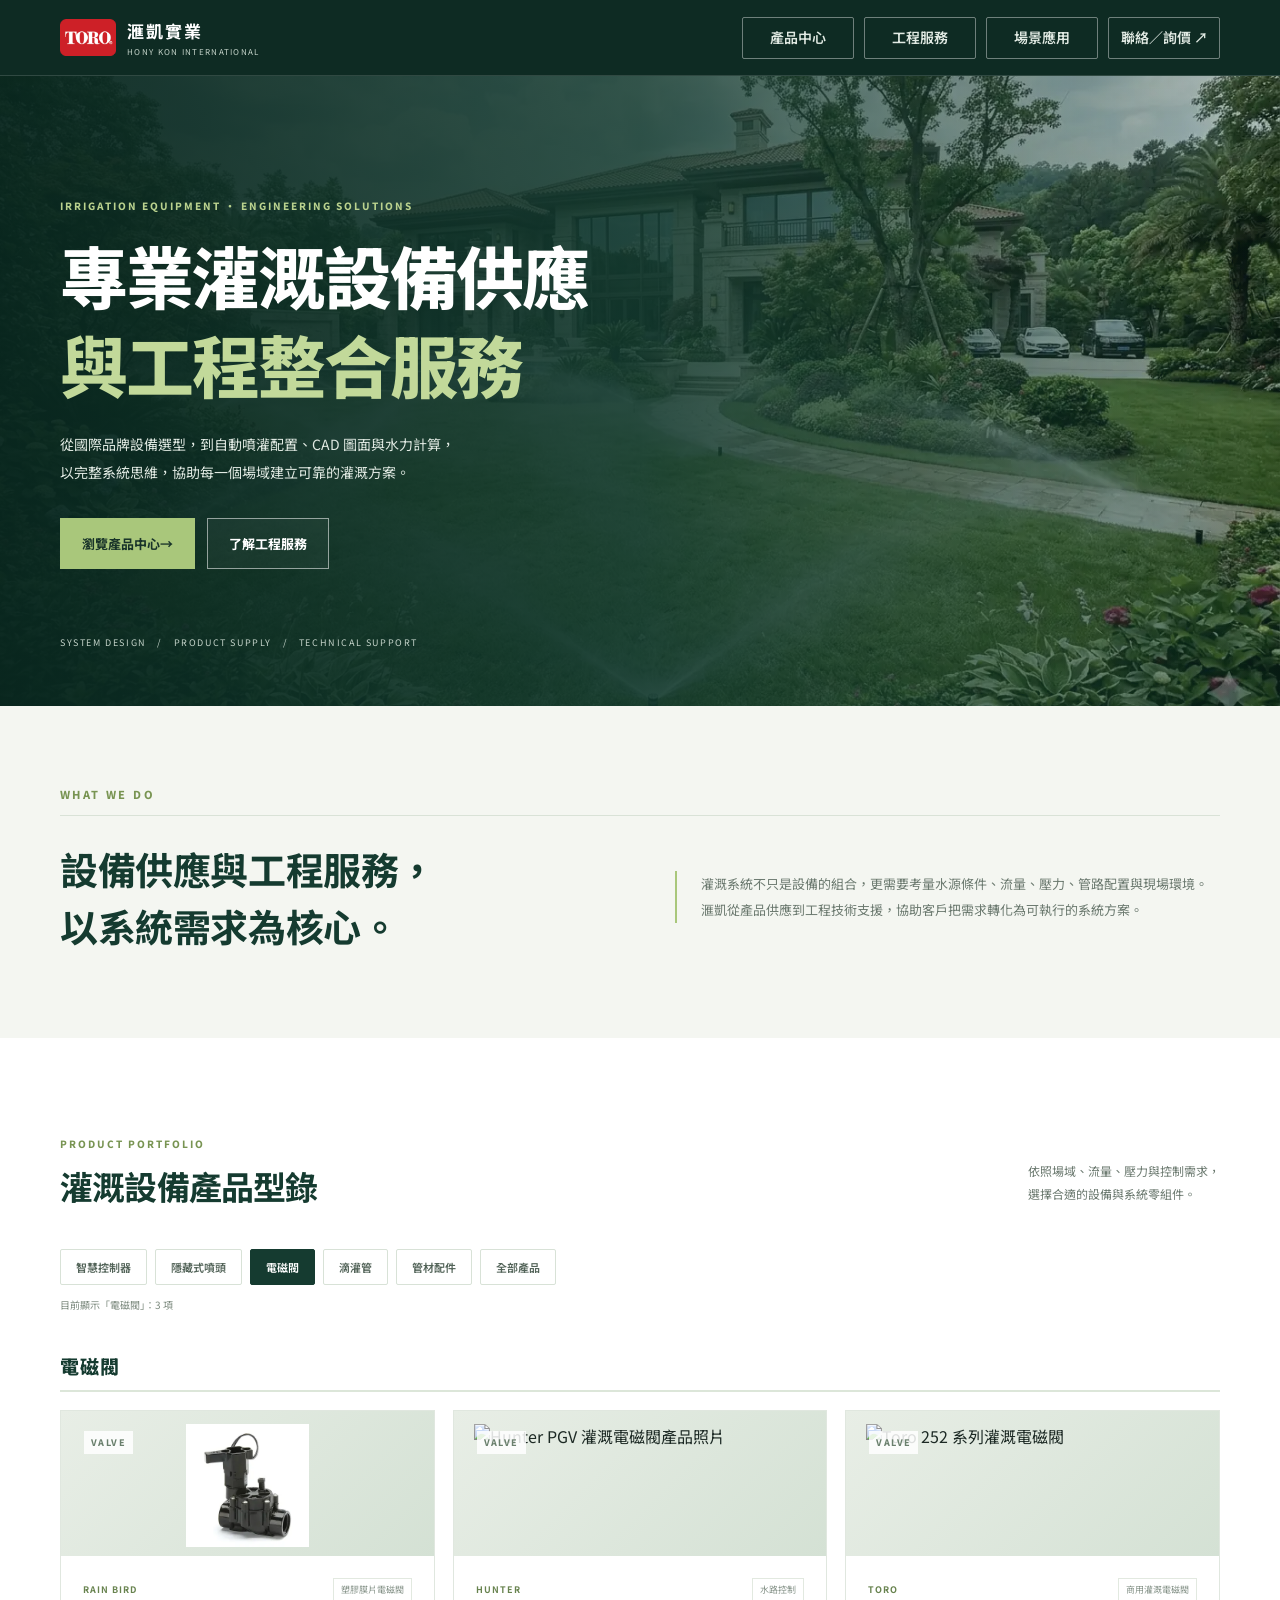
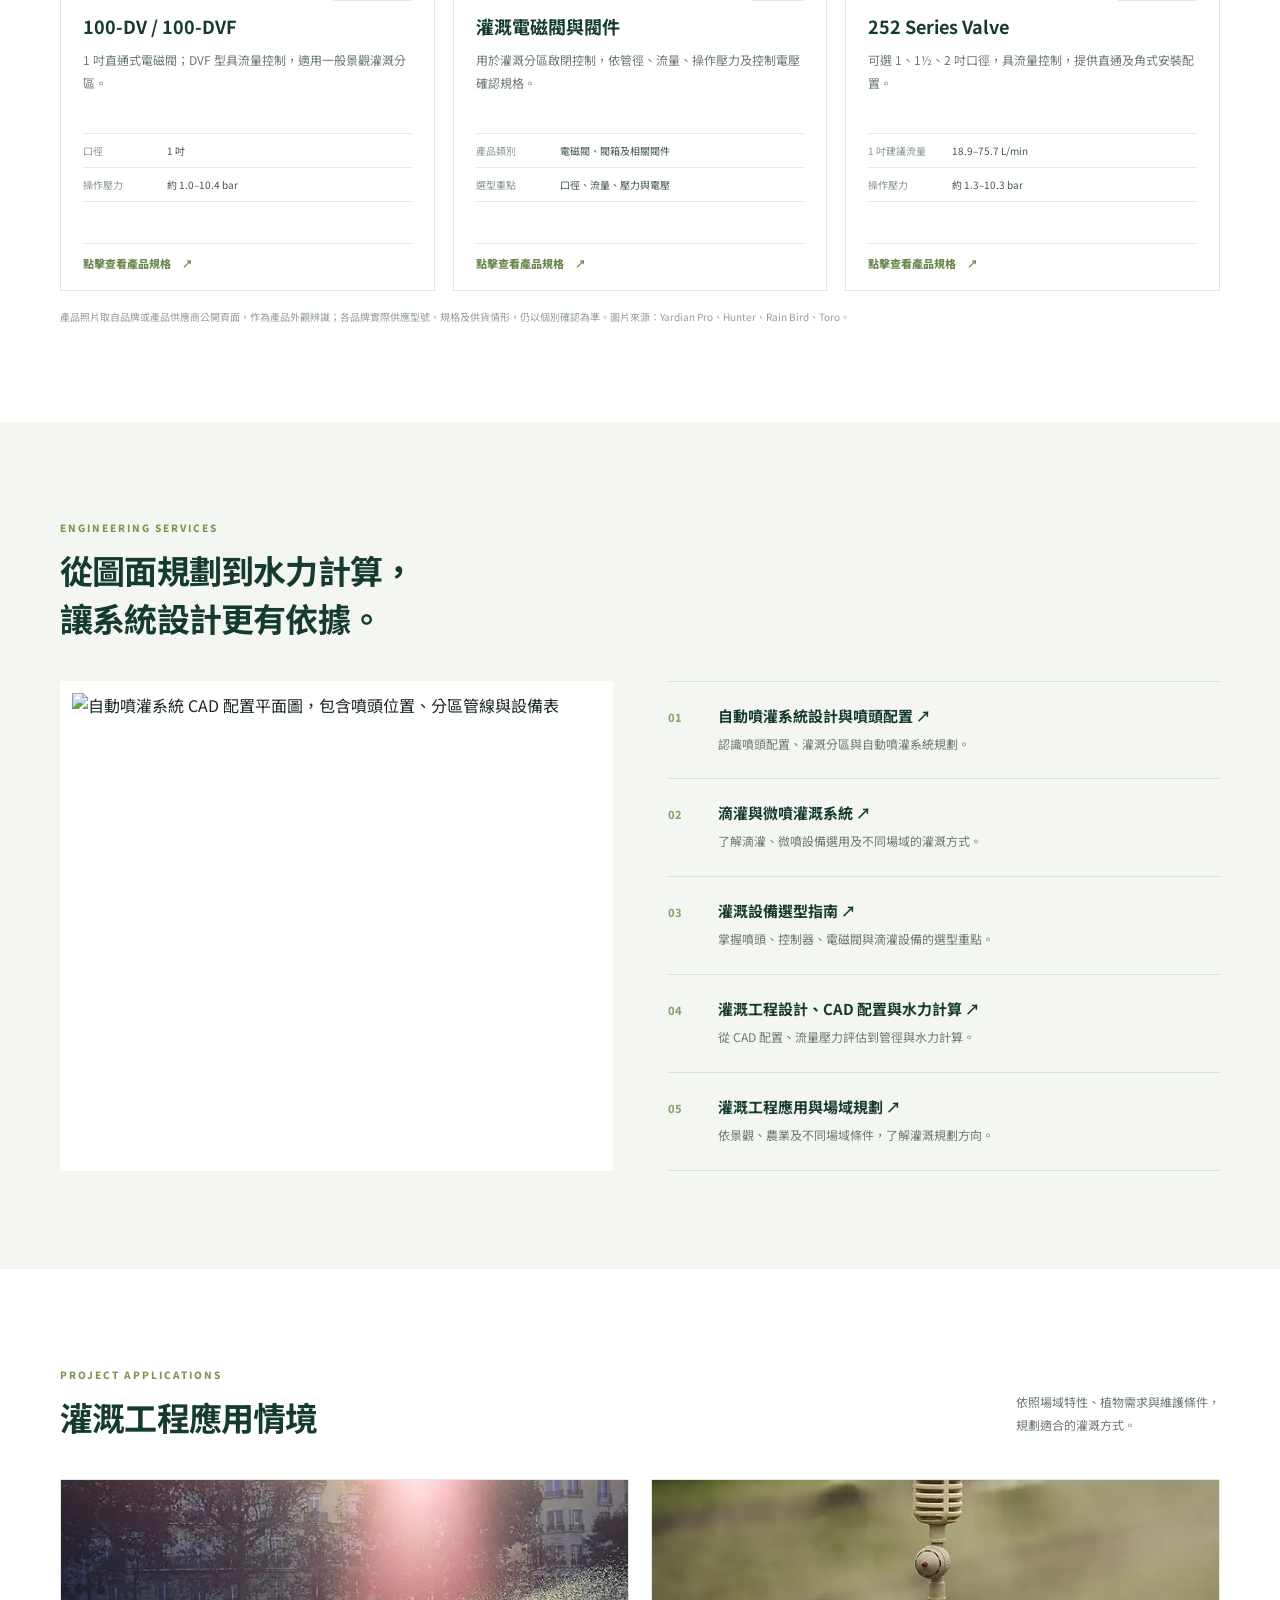
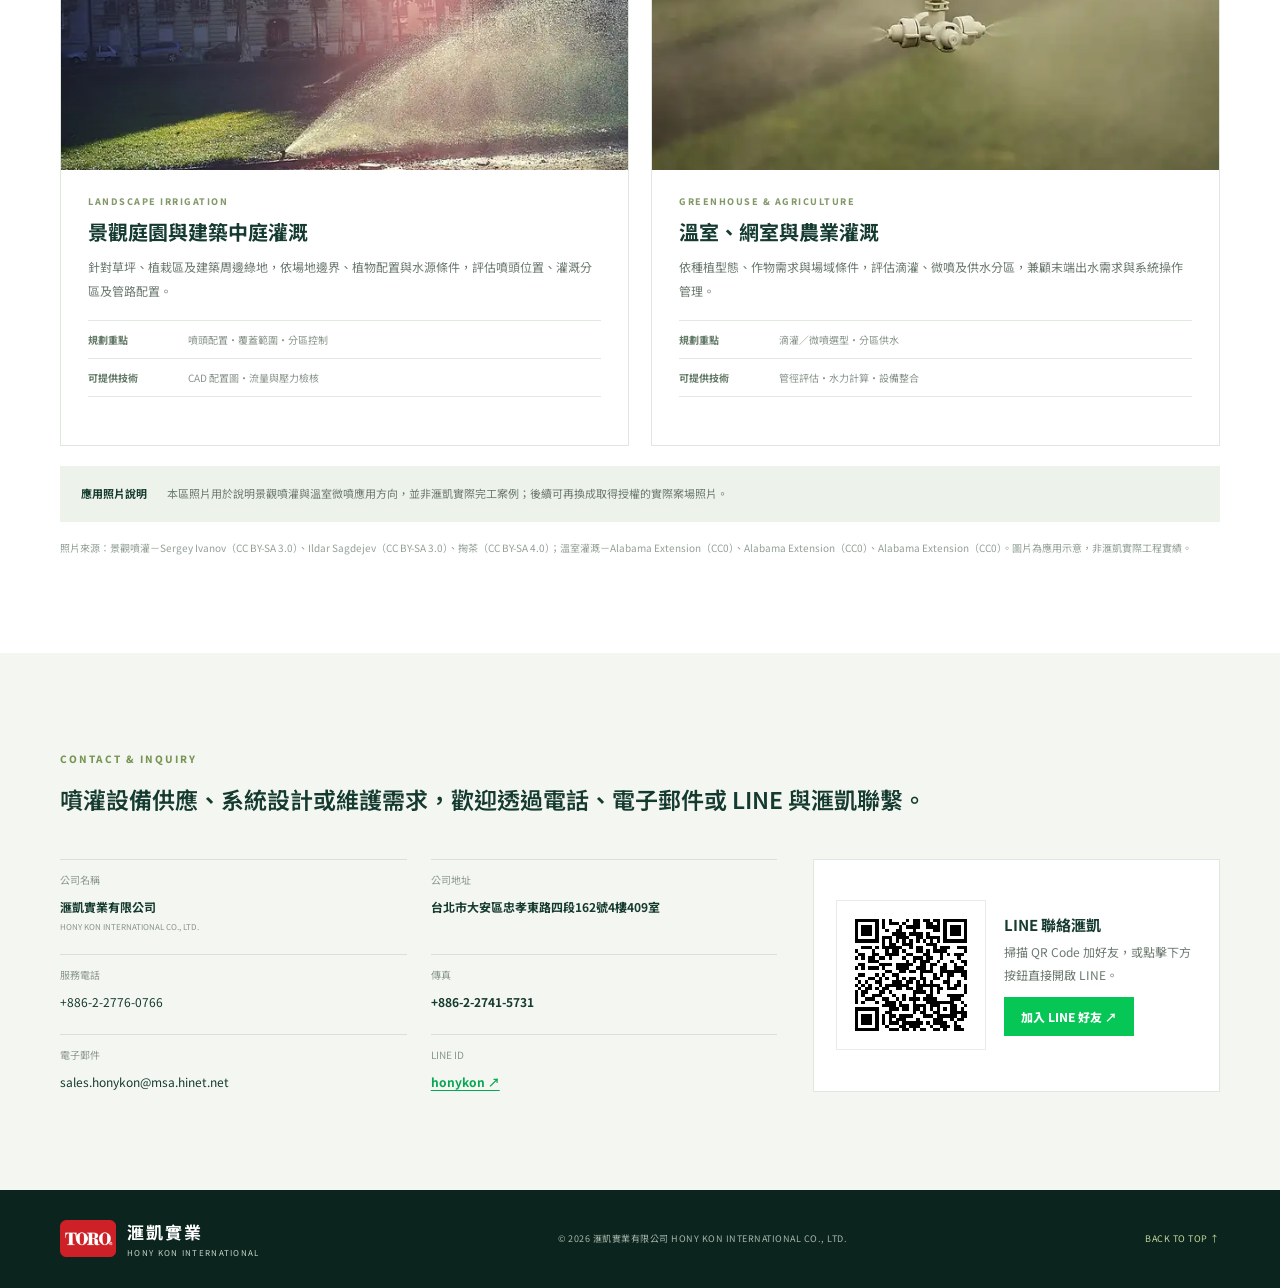
==== commit 3d9f416e: "Merge pull request #16 from bryandai99/perf/self-host-rainbird Self-host Rain Bird product images" ====
--- a/index.html
+++ b/index.html
@@ -63,18 +63,18 @@
 <div class="catalog-grid">
 <div class="catalog-card" data-category="control" data-product="control" tabindex="0" role="button" aria-haspopup="dialog" aria-label="查看Yardian Pro 智慧灌溉控制器規格"><div class="catalog-top"><span>CONTROL</span><img class="catalog-photo" src="assets/images/products/yardian.webp" width="500" height="246" alt="Yardian Pro 智慧灌溉控制器及電源供應器產品照片" loading="lazy"></div><div class="catalog-body"><div class="catalog-tags"><b>YARDIAN</b><small>智慧控制</small></div><h3>Yardian Pro 智慧灌溉控制器</h3><p>支援多分區灌溉、Wi-Fi／乙太網路連線、雨量與流量感測器，並可直接在機身操作分區。</p><dl><div><dt>產品系列</dt><dd>Yardian Pro</dd></div><div><dt>控制區數</dt><dd>8 區／12 區版本</dd></div></dl></div></div>
 <div class="catalog-card" data-category="control" data-product="yiu_a113w" tabindex="0" role="button" aria-haspopup="dialog" aria-label="查看育材 WiFi 澆水定時器 A113W 規格"><div class="catalog-top"><span>CONTROL</span><img class="catalog-photo" src="assets/images/products/a113w.webp" width="320" height="320" alt="育材 WiFi 澆水定時器 A113W 電池版及太陽能充電組產品照片" loading="lazy"></div><div class="catalog-body"><div class="catalog-tags"><b>育材 YIU TSAY</b><small>Wi-Fi 智慧澆水</small></div><h3>WiFi 澆水定時器 A113W</h3><p>水龍頭式球閥定時器，支援手機 App 遠端排程及機身旋鈕操作；提供電池、插電與太陽能充電配置。</p><dl><div><dt>控制方式</dt><dd>Wi-Fi App／機身旋鈕</dd></div><div><dt>供電選項</dt><dd>AA 電池／插電／太陽能</dd></div></dl></div></div>
-<div class="catalog-card" data-category="control" data-product="hunter_miniclik" tabindex="0" role="button" aria-haspopup="dialog" aria-label="查看Hunter Mini-Clik雨水感知器規格"><div class="catalog-top"><span>CONTROL</span><img class="catalog-photo" src="assets/images/products/hunter-miniclik.webp" width="400" height="266" alt="Hunter Mini-Clik 有線雨水感知器產品照片，Photo courtesy of Hunter Industries" loading="lazy"></div><div class="catalog-body"><div class="catalog-tags"><b>HUNTER</b><small>雨水感知</small></div><h3>Mini-Clik 雨水感知器</h3><p>偵測降雨後中斷自動灌溉排程，雨停乾燥後恢復控制；有線型適合接入支援雨感輸入的灌溉控制器。</p><dl><div><dt>感測範圍</dt><dd>約 3–19 mm 降雨量可調</dd></div><div><dt>連接方式</dt><dd>有線，附約 7.5 m 電纜</dd></div></dl></div></div>
-<div class="catalog-card" data-category="sprinkler" data-product="sprinkler" tabindex="0" role="button" aria-haspopup="dialog" aria-label="查看Hunter PGP Ultra 旋轉噴頭規格"><div class="catalog-top"><span>SPRINKLER</span><img class="catalog-photo" src="assets/images/products/hunter-pgp.webp" width="147" height="300" alt="Hunter PGP Ultra 地埋式旋轉噴頭產品照片" loading="lazy"></div><div class="catalog-body"><div class="catalog-tags"><b>HUNTER</b><small>噴灑設備</small></div><h3>地埋式噴頭與噴嘴</h3><p>依噴灑半徑、角度、流量與工作壓力，配置適合草坪及景觀場域的噴頭。</p><dl><div><dt>產品類別</dt><dd>旋轉式噴頭、散射噴頭、噴嘴</dd></div><div><dt>選型重點</dt><dd>射程、角度、流量與壓力</dd></div></dl></div></div>
-<div class="catalog-card" data-category="valve" data-product="valve" tabindex="0" role="button" aria-haspopup="dialog" aria-label="查看Hunter PGV 電磁閥規格"><div class="catalog-top"><span>VALVE</span><img class="catalog-photo" src="assets/images/products/hunter-pgv.webp" width="220" height="300" alt="Hunter PGV 灌溉電磁閥產品照片" loading="lazy"></div><div class="catalog-body"><div class="catalog-tags"><b>HUNTER</b><small>水路控制</small></div><h3>灌溉電磁閥與閥件</h3><p>用於灌溉分區啟閉控制，依管徑、流量、操作壓力及控制電壓確認規格。</p><dl><div><dt>產品類別</dt><dd>電磁閥、閥箱及相關閥件</dd></div><div><dt>選型重點</dt><dd>口徑、流量、壓力與電壓</dd></div></dl></div></div>
-<div class="catalog-card" data-category="drip" data-product="drip" tabindex="0" role="button" aria-haspopup="dialog" aria-label="查看Hunter PLD 滴灌管規格"><div class="catalog-top"><span>DRIP</span><img class="catalog-photo" src="assets/images/products/hunter-pld.webp" width="300" height="300" alt="Hunter Professional Landscape Dripline 滴灌管產品照片" loading="lazy"></div><div class="catalog-body"><div class="catalog-tags"><b>HUNTER</b><small>精準供水</small></div><h3>滴灌與微噴設備</h3><p>適用於植栽、溫室與農業場域，可依作物、種植間距及供水條件規劃。</p><dl><div><dt>產品類別</dt><dd>滴灌管、滴頭、微噴頭</dd></div><div><dt>選型重點</dt><dd>出水量、間距與工作壓力</dd></div></dl></div></div>
+<div class="catalog-card" data-category="control" data-product="hunter_miniclik" tabindex="0" role="button" aria-haspopup="dialog" aria-label="查看Hunter Mini-Clik雨水感知器規格"><div class="catalog-top"><span>CONTROL</span><img class="catalog-photo" src="https://www.hunterirrigation.com/sites/default/files/styles/wide/public/image_library/mini-clik_001_rt.jpg?itok=NZGBOddJ" alt="Hunter Mini-Clik 有線雨水感知器產品照片，Photo courtesy of Hunter Industries" loading="lazy"></div><div class="catalog-body"><div class="catalog-tags"><b>HUNTER</b><small>雨水感知</small></div><h3>Mini-Clik 雨水感知器</h3><p>偵測降雨後中斷自動灌溉排程，雨停乾燥後恢復控制；有線型適合接入支援雨感輸入的灌溉控制器。</p><dl><div><dt>感測範圍</dt><dd>約 3–19 mm 降雨量可調</dd></div><div><dt>連接方式</dt><dd>有線，附約 7.5 m 電纜</dd></div></dl></div></div>
+<div class="catalog-card" data-category="sprinkler" data-product="sprinkler" tabindex="0" role="button" aria-haspopup="dialog" aria-label="查看Hunter PGP Ultra 旋轉噴頭規格"><div class="catalog-top"><span>SPRINKLER</span><img class="catalog-photo" src="https://siterec.hunterindustries.com/img/pgp_ultra.jpg" alt="Hunter PGP Ultra 地埋式旋轉噴頭產品照片" loading="lazy"></div><div class="catalog-body"><div class="catalog-tags"><b>HUNTER</b><small>噴灑設備</small></div><h3>地埋式噴頭與噴嘴</h3><p>依噴灑半徑、角度、流量與工作壓力，配置適合草坪及景觀場域的噴頭。</p><dl><div><dt>產品類別</dt><dd>旋轉式噴頭、散射噴頭、噴嘴</dd></div><div><dt>選型重點</dt><dd>射程、角度、流量與壓力</dd></div></dl></div></div>
+<div class="catalog-card" data-category="valve" data-product="valve" tabindex="0" role="button" aria-haspopup="dialog" aria-label="查看Hunter PGV 電磁閥規格"><div class="catalog-top"><span>VALVE</span><img class="catalog-photo" src="https://siterec.hunterindustries.com/img/pgv.jpg" alt="Hunter PGV 灌溉電磁閥產品照片" loading="lazy"></div><div class="catalog-body"><div class="catalog-tags"><b>HUNTER</b><small>水路控制</small></div><h3>灌溉電磁閥與閥件</h3><p>用於灌溉分區啟閉控制，依管徑、流量、操作壓力及控制電壓確認規格。</p><dl><div><dt>產品類別</dt><dd>電磁閥、閥箱及相關閥件</dd></div><div><dt>選型重點</dt><dd>口徑、流量、壓力與電壓</dd></div></dl></div></div>
+<div class="catalog-card" data-category="drip" data-product="drip" tabindex="0" role="button" aria-haspopup="dialog" aria-label="查看Hunter PLD 滴灌管規格"><div class="catalog-top"><span>DRIP</span><img class="catalog-photo" src="https://siterec.hunterindustries.com/img/pld.jpg" alt="Hunter Professional Landscape Dripline 滴灌管產品照片" loading="lazy"></div><div class="catalog-body"><div class="catalog-tags"><b>HUNTER</b><small>精準供水</small></div><h3>滴灌與微噴設備</h3><p>適用於植栽、溫室與農業場域，可依作物、種植間距及供水條件規劃。</p><dl><div><dt>產品類別</dt><dd>滴灌管、滴頭、微噴頭</dd></div><div><dt>選型重點</dt><dd>出水量、間距與工作壓力</dd></div></dl></div></div>
 <div class="catalog-card" data-category="piping" data-product="piping" tabindex="0" role="button" aria-haspopup="dialog" aria-label="查看Toro Pro-Loc FTC800 接頭規格"><div class="catalog-top"><span>PIPING</span><img class="catalog-photo" src="https://cdn.thetorocompany.com/api/assetstorage/623_5a8b6f70-77f6-4e6c-b6cc-1e20847c1449/Large" alt="Toro Pro-Loc 滴灌管帶接頭產品照片" loading="lazy"></div><div class="catalog-body"><div class="catalog-tags"><b>PIPE & FITTINGS</b><small>管路系統</small></div><h3>管材、接頭與安裝配件</h3><p>依主支管配置、管路材質、施工方式與系統壓力，搭配所需管件及配件。</p><dl><div><dt>產品類別</dt><dd>灌溉管材、接頭及配件</dd></div><div><dt>選型重點</dt><dd>管徑、材質、壓力等級</dd></div></dl></div></div>
 <div class="catalog-card" data-category="piping" data-product="lianfu_lingen_6in" tabindex="0" role="button" aria-haspopup="dialog" aria-label="查看良福6吋林根不銹鋼濾水管規格"><div class="catalog-top"><span>PIPING</span><img class="catalog-photo" src="assets/images/products/lianfu.webp" width="640" height="291" alt="良福林根不銹鋼濾水管 V型線捲線管產品照片" loading="lazy"></div><div class="catalog-body"><div class="catalog-tags"><b>良福企業</b><small>不銹鋼濾水管</small></div><h3>6 吋林根不銹鋼濾水管</h3><p>V 型線捲線式濾水管，適用深水井、環保觀測井、溫泉井及開挖降水工程；依口徑與線距選型。</p><dl><div><dt>公稱口徑</dt><dd>6 吋（標準型）</dd></div><div><dt>管總長</dt><dd>400 cm／支</dd></div></dl></div></div>
 <div class="catalog-card" data-category="piping" data-product="kingtech_47_03_dn50" tabindex="0" role="button" aria-haspopup="dialog" aria-label="查看寶閥2吋不鏽鋼47型持壓背壓閥規格"><div class="catalog-top"><span>PIPING</span><img class="catalog-photo" src="assets/images/products/kingtech.webp" width="321" height="264" alt="寶閥精密工業47-03不鏽鋼持壓背壓閥產品照片" loading="lazy"></div><div class="catalog-body"><div class="catalog-tags"><b>寶閥 KINGTECH</b><small>不鏽鋼持壓／背壓閥</small></div><h3>2 吋 47 型不鏽鋼洩壓／持壓／背壓閥</h3><p>液壓 Pilot 控制隔膜閥，當上游壓力超過設定值時開啟洩壓，維持管線壓力；適用持壓及背壓控制。</p><dl><div><dt>公稱口徑</dt><dd>DN50（2 吋）</dd></div><div><dt>Pilot 調壓範圍</dt><dd>1–4／3–9／7–16 bar</dd></div></dl></div></div>
-<div class="catalog-card" data-category="sprinkler" data-product="rainbird_sprinkler" tabindex="0" role="button" aria-haspopup="dialog" aria-label="查看Rain Bird 5004 旋轉噴頭規格"><div class="catalog-top"><span>SPRINKLER</span><img class="catalog-photo" src="https://www.rainbird.com/sites/default/files/2018-02/5004.jpg" alt="Rain Bird 5004 地埋式旋轉噴頭" loading="lazy"></div><div class="catalog-body"><div class="catalog-tags"><b>RAIN BIRD</b><small>齒輪驅動旋轉噴頭</small></div><h3>5004 Professional Grade Rotor</h3><p>適用草坪及中型景觀區域，可更換噴嘴並調整噴灑角度與射程。</p><dl><div><dt>噴灑半徑</dt><dd>約 7.6–15.2 m</dd></div><div><dt>進水口徑</dt><dd>3/4 吋內牙</dd></div></dl></div></div>
+<div class="catalog-card" data-category="sprinkler" data-product="rainbird_sprinkler" tabindex="0" role="button" aria-haspopup="dialog" aria-label="查看Rain Bird 5004 旋轉噴頭規格"><div class="catalog-top"><span>SPRINKLER</span><img class="catalog-photo" src="assets/images/products/rainbird-5004.webp" width="320" height="320" alt="Rain Bird 5004 地埋式旋轉噴頭" loading="lazy"></div><div class="catalog-body"><div class="catalog-tags"><b>RAIN BIRD</b><small>齒輪驅動旋轉噴頭</small></div><h3>5004 Professional Grade Rotor</h3><p>適用草坪及中型景觀區域，可更換噴嘴並調整噴灑角度與射程。</p><dl><div><dt>噴灑半徑</dt><dd>約 7.6–15.2 m</dd></div><div><dt>進水口徑</dt><dd>3/4 吋內牙</dd></div></dl></div></div>
 <div class="catalog-card" data-category="sprinkler" data-product="toro_sprinkler" tabindex="0" role="button" aria-haspopup="dialog" aria-label="查看Toro 570Z 噴頭規格"><div class="catalog-top"><span>SPRINKLER</span><img class="catalog-photo" src="https://cdn.thetorocompany.com/api/assetstorage/623_0404c6c6-9592-4aeb-9553-2c7a47d01dba/Large" alt="Toro 570Z 地埋式散射噴頭" loading="lazy"></div><div class="catalog-body"><div class="catalog-tags"><b>TORO</b><small>地埋式散射噴頭</small></div><h3>570Z Series Spray Head</h3><p>多種彈出高度及噴嘴可選，適用小至中型草坪與景觀區域。</p><dl><div><dt>噴灑半徑</dt><dd>約 0.6–7.9 m</dd></div><div><dt>進水口徑</dt><dd>1/2 吋內牙</dd></div></dl></div></div>
-<div class="catalog-card" data-category="valve" data-product="rainbird_valve" tabindex="0" role="button" aria-haspopup="dialog" aria-label="查看Rain Bird 100-DV與100-DVF電磁閥規格"><div class="catalog-top"><span>VALVE</span><img class="catalog-photo" src="https://www.rainbird.com/sites/default/files/2017-07/100-dv.jpg" alt="Rain Bird 100-DV 灌溉電磁閥" loading="lazy"></div><div class="catalog-body"><div class="catalog-tags"><b>RAIN BIRD</b><small>塑膠膜片電磁閥</small></div><h3>100-DV / 100-DVF</h3><p>1 吋直通式電磁閥；DVF 型具流量控制，適用一般景觀灌溉分區。</p><dl><div><dt>口徑</dt><dd>1 吋</dd></div><div><dt>操作壓力</dt><dd>約 1.0–10.4 bar</dd></div></dl></div></div>
+<div class="catalog-card" data-category="valve" data-product="rainbird_valve" tabindex="0" role="button" aria-haspopup="dialog" aria-label="查看Rain Bird 100-DV與100-DVF電磁閥規格"><div class="catalog-top"><span>VALVE</span><img class="catalog-photo" src="assets/images/products/rainbird-100dv.webp" width="320" height="320" alt="Rain Bird 100-DV 灌溉電磁閥" loading="lazy"></div><div class="catalog-body"><div class="catalog-tags"><b>RAIN BIRD</b><small>塑膠膜片電磁閥</small></div><h3>100-DV / 100-DVF</h3><p>1 吋直通式電磁閥；DVF 型具流量控制，適用一般景觀灌溉分區。</p><dl><div><dt>口徑</dt><dd>1 吋</dd></div><div><dt>操作壓力</dt><dd>約 1.0–10.4 bar</dd></div></dl></div></div>
 <div class="catalog-card" data-category="valve" data-product="toro_valve" tabindex="0" role="button" aria-haspopup="dialog" aria-label="查看Toro 252系列電磁閥規格"><div class="catalog-top"><span>VALVE</span><img class="catalog-photo" src="https://cdn.thetorocompany.com/api/assetstorage/623_75fabb86-f04a-4544-835a-711bd66d11c4/Large" alt="Toro 252 系列灌溉電磁閥" loading="lazy"></div><div class="catalog-body"><div class="catalog-tags"><b>TORO</b><small>商用灌溉電磁閥</small></div><h3>252 Series Valve</h3><p>可選 1、1½、2 吋口徑，具流量控制，提供直通及角式安裝配置。</p><dl><div><dt>1 吋建議流量</dt><dd>18.9–75.7 L/min</dd></div><div><dt>操作壓力</dt><dd>約 1.3–10.3 bar</dd></div></dl></div></div>
-<div class="catalog-card" data-category="drip" data-product="rainbird_drip" tabindex="0" role="button" aria-haspopup="dialog" aria-label="查看Rain Bird XFD滴灌管規格"><div class="catalog-top"><span>DRIP</span><img class="catalog-photo" src="https://www.rainbird.com/sites/default/files/styles/max_550x550/public/media/images/2022-04/xfd_dripline_-_purple_stripe.png?itok=SXFU2eDJ" alt="Rain Bird XFD 壓力補償滴灌管" loading="lazy"></div><div class="catalog-body"><div class="catalog-tags"><b>RAIN BIRD</b><small>地表壓力補償滴灌管</small></div><h3>XFD On-Surface Dripline</h3><p>適用地被、密植植栽及綠籬，可選不同滴頭流量、間距及捲長。</p><dl><div><dt>滴頭流量</dt><dd>2.3／3.5 L/h</dd></div><div><dt>滴頭間距</dt><dd>30.5／45.7 cm</dd></div></dl></div></div>
+<div class="catalog-card" data-category="drip" data-product="rainbird_drip" tabindex="0" role="button" aria-haspopup="dialog" aria-label="查看Rain Bird XFD滴灌管規格"><div class="catalog-top"><span>DRIP</span><img class="catalog-photo" src="assets/images/products/rainbird-xfd.webp" width="320" height="325" alt="Rain Bird XFD 壓力補償滴灌管" loading="lazy"></div><div class="catalog-body"><div class="catalog-tags"><b>RAIN BIRD</b><small>地表壓力補償滴灌管</small></div><h3>XFD On-Surface Dripline</h3><p>適用地被、密植植栽及綠籬，可選不同滴頭流量、間距及捲長。</p><dl><div><dt>滴頭流量</dt><dd>2.3／3.5 L/h</dd></div><div><dt>滴頭間距</dt><dd>30.5／45.7 cm</dd></div></dl></div></div>
 <div class="catalog-card" data-category="drip" data-product="toro_drip" tabindex="0" role="button" aria-haspopup="dialog" aria-label="查看Toro DL2000滴灌管規格"><div class="catalog-top"><span>DRIP</span><img class="catalog-photo" src="https://cdn.thetorocompany.com/api/assetstorage/623_bb957d19-6645-4e32-bf52-42195351e2d7/Large" alt="Toro DL2000 地下滴灌管" loading="lazy"></div><div class="catalog-body"><div class="catalog-tags"><b>TORO</b><small>地下壓力補償滴灌管</small></div><h3>DL2000 Subsurface Dripline</h3><p>具 ROOTGUARD 根系入侵防護，適用地下或覆蓋式景觀滴灌。</p><dl><div><dt>滴頭流量</dt><dd>1.9／3.8 L/h</dd></div><div><dt>滴頭間距</dt><dd>30.5／45.7 cm</dd></div></dl></div></div>
 </div><p class="fine">產品照片取自品牌或產品供應商公開頁面，作為產品外觀辨識；各品牌實際供應型號、規格及供貨情形，仍以個別確認為準。圖片來源：<a href="https://www.yardian.com/products/yardian-pro-smart-sprinkler-controller/" target="_blank" rel="noopener">Yardian Pro</a>、<a href="https://www.hunterindustries.com/" target="_blank" rel="noopener">Hunter</a>、<a href="https://www.rainbird.com/" target="_blank" rel="noopener">Rain Bird</a>、<a href="https://www.toro.com/" target="_blank" rel="noopener">Toro</a>。</p></div></section>
 
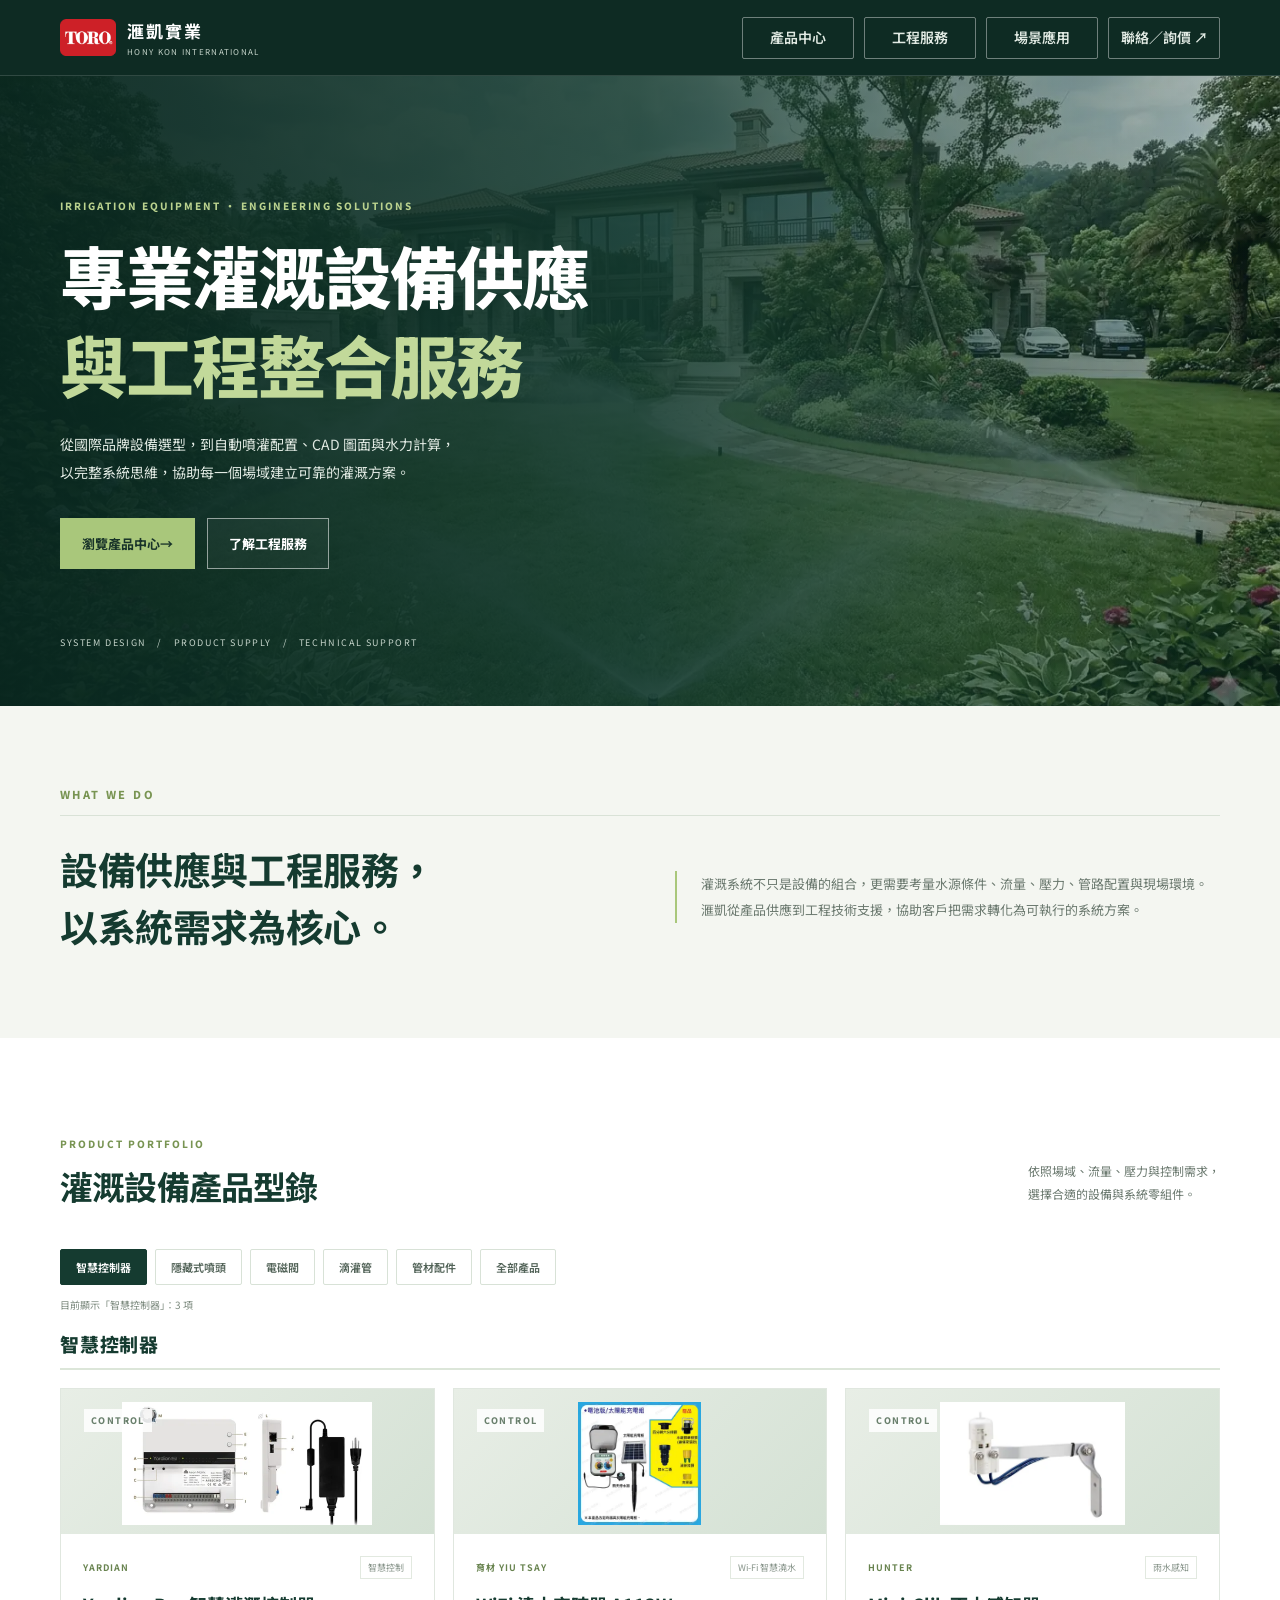
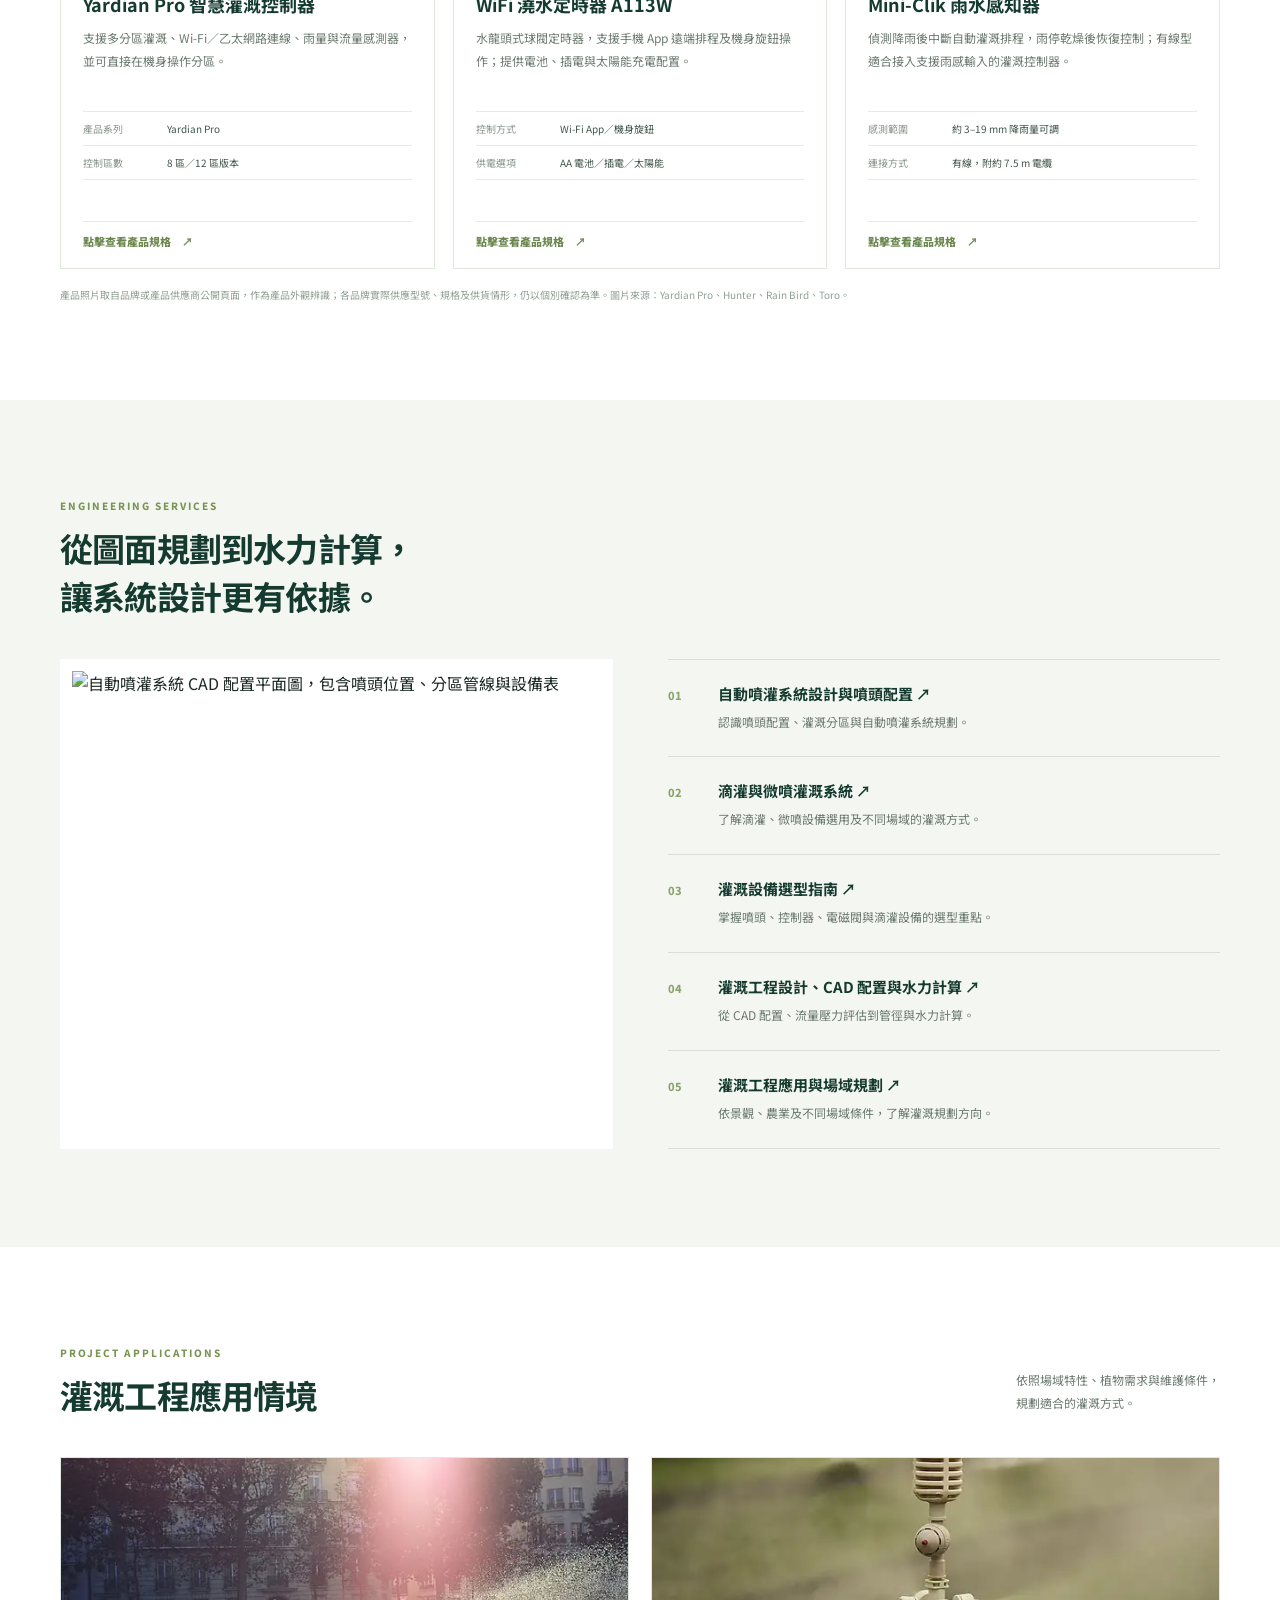
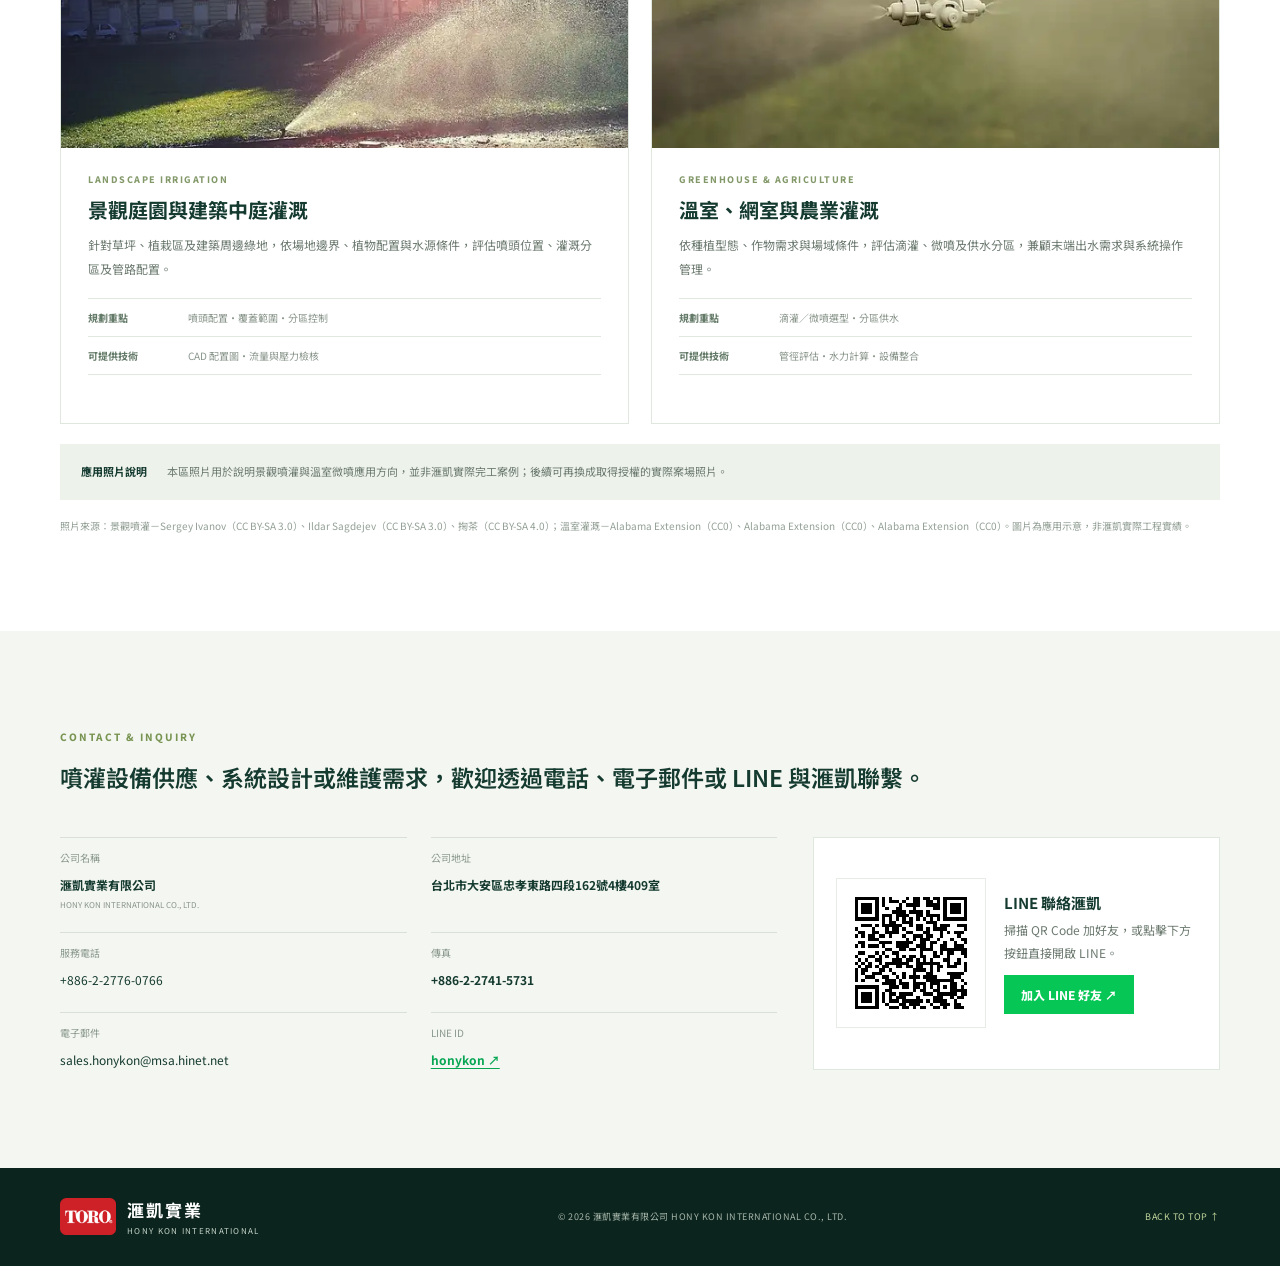
==== commit ef2ed8aa: "Merge pull request #18 from bryandai99/perf/self-host-hunter Self-host four Hunter product images" ====
--- a/index.html
+++ b/index.html
@@ -63,10 +63,10 @@
 <div class="catalog-grid">
 <div class="catalog-card" data-category="control" data-product="control" tabindex="0" role="button" aria-haspopup="dialog" aria-label="查看Yardian Pro 智慧灌溉控制器規格"><div class="catalog-top"><span>CONTROL</span><img class="catalog-photo" src="assets/images/products/yardian.webp" width="500" height="246" alt="Yardian Pro 智慧灌溉控制器及電源供應器產品照片" loading="lazy"></div><div class="catalog-body"><div class="catalog-tags"><b>YARDIAN</b><small>智慧控制</small></div><h3>Yardian Pro 智慧灌溉控制器</h3><p>支援多分區灌溉、Wi-Fi／乙太網路連線、雨量與流量感測器，並可直接在機身操作分區。</p><dl><div><dt>產品系列</dt><dd>Yardian Pro</dd></div><div><dt>控制區數</dt><dd>8 區／12 區版本</dd></div></dl></div></div>
 <div class="catalog-card" data-category="control" data-product="yiu_a113w" tabindex="0" role="button" aria-haspopup="dialog" aria-label="查看育材 WiFi 澆水定時器 A113W 規格"><div class="catalog-top"><span>CONTROL</span><img class="catalog-photo" src="assets/images/products/a113w.webp" width="320" height="320" alt="育材 WiFi 澆水定時器 A113W 電池版及太陽能充電組產品照片" loading="lazy"></div><div class="catalog-body"><div class="catalog-tags"><b>育材 YIU TSAY</b><small>Wi-Fi 智慧澆水</small></div><h3>WiFi 澆水定時器 A113W</h3><p>水龍頭式球閥定時器，支援手機 App 遠端排程及機身旋鈕操作；提供電池、插電與太陽能充電配置。</p><dl><div><dt>控制方式</dt><dd>Wi-Fi App／機身旋鈕</dd></div><div><dt>供電選項</dt><dd>AA 電池／插電／太陽能</dd></div></dl></div></div>
-<div class="catalog-card" data-category="control" data-product="hunter_miniclik" tabindex="0" role="button" aria-haspopup="dialog" aria-label="查看Hunter Mini-Clik雨水感知器規格"><div class="catalog-top"><span>CONTROL</span><img class="catalog-photo" src="https://www.hunterirrigation.com/sites/default/files/styles/wide/public/image_library/mini-clik_001_rt.jpg?itok=NZGBOddJ" alt="Hunter Mini-Clik 有線雨水感知器產品照片，Photo courtesy of Hunter Industries" loading="lazy"></div><div class="catalog-body"><div class="catalog-tags"><b>HUNTER</b><small>雨水感知</small></div><h3>Mini-Clik 雨水感知器</h3><p>偵測降雨後中斷自動灌溉排程，雨停乾燥後恢復控制；有線型適合接入支援雨感輸入的灌溉控制器。</p><dl><div><dt>感測範圍</dt><dd>約 3–19 mm 降雨量可調</dd></div><div><dt>連接方式</dt><dd>有線，附約 7.5 m 電纜</dd></div></dl></div></div>
-<div class="catalog-card" data-category="sprinkler" data-product="sprinkler" tabindex="0" role="button" aria-haspopup="dialog" aria-label="查看Hunter PGP Ultra 旋轉噴頭規格"><div class="catalog-top"><span>SPRINKLER</span><img class="catalog-photo" src="https://siterec.hunterindustries.com/img/pgp_ultra.jpg" alt="Hunter PGP Ultra 地埋式旋轉噴頭產品照片" loading="lazy"></div><div class="catalog-body"><div class="catalog-tags"><b>HUNTER</b><small>噴灑設備</small></div><h3>地埋式噴頭與噴嘴</h3><p>依噴灑半徑、角度、流量與工作壓力，配置適合草坪及景觀場域的噴頭。</p><dl><div><dt>產品類別</dt><dd>旋轉式噴頭、散射噴頭、噴嘴</dd></div><div><dt>選型重點</dt><dd>射程、角度、流量與壓力</dd></div></dl></div></div>
-<div class="catalog-card" data-category="valve" data-product="valve" tabindex="0" role="button" aria-haspopup="dialog" aria-label="查看Hunter PGV 電磁閥規格"><div class="catalog-top"><span>VALVE</span><img class="catalog-photo" src="https://siterec.hunterindustries.com/img/pgv.jpg" alt="Hunter PGV 灌溉電磁閥產品照片" loading="lazy"></div><div class="catalog-body"><div class="catalog-tags"><b>HUNTER</b><small>水路控制</small></div><h3>灌溉電磁閥與閥件</h3><p>用於灌溉分區啟閉控制，依管徑、流量、操作壓力及控制電壓確認規格。</p><dl><div><dt>產品類別</dt><dd>電磁閥、閥箱及相關閥件</dd></div><div><dt>選型重點</dt><dd>口徑、流量、壓力與電壓</dd></div></dl></div></div>
-<div class="catalog-card" data-category="drip" data-product="drip" tabindex="0" role="button" aria-haspopup="dialog" aria-label="查看Hunter PLD 滴灌管規格"><div class="catalog-top"><span>DRIP</span><img class="catalog-photo" src="https://siterec.hunterindustries.com/img/pld.jpg" alt="Hunter Professional Landscape Dripline 滴灌管產品照片" loading="lazy"></div><div class="catalog-body"><div class="catalog-tags"><b>HUNTER</b><small>精準供水</small></div><h3>滴灌與微噴設備</h3><p>適用於植栽、溫室與農業場域，可依作物、種植間距及供水條件規劃。</p><dl><div><dt>產品類別</dt><dd>滴灌管、滴頭、微噴頭</dd></div><div><dt>選型重點</dt><dd>出水量、間距與工作壓力</dd></div></dl></div></div>
+<div class="catalog-card" data-category="control" data-product="hunter_miniclik" tabindex="0" role="button" aria-haspopup="dialog" aria-label="查看Hunter Mini-Clik雨水感知器規格"><div class="catalog-top"><span>CONTROL</span><img class="catalog-photo" src="assets/images/products/hunter-miniclik.webp" width="400" height="266" alt="Hunter Mini-Clik 有線雨水感知器產品照片，Photo courtesy of Hunter Industries" loading="lazy"></div><div class="catalog-body"><div class="catalog-tags"><b>HUNTER</b><small>雨水感知</small></div><h3>Mini-Clik 雨水感知器</h3><p>偵測降雨後中斷自動灌溉排程，雨停乾燥後恢復控制；有線型適合接入支援雨感輸入的灌溉控制器。</p><dl><div><dt>感測範圍</dt><dd>約 3–19 mm 降雨量可調</dd></div><div><dt>連接方式</dt><dd>有線，附約 7.5 m 電纜</dd></div></dl></div></div>
+<div class="catalog-card" data-category="sprinkler" data-product="sprinkler" tabindex="0" role="button" aria-haspopup="dialog" aria-label="查看Hunter PGP Ultra 旋轉噴頭規格"><div class="catalog-top"><span>SPRINKLER</span><img class="catalog-photo" src="assets/images/products/hunter-pgp.webp" width="147" height="300" alt="Hunter PGP Ultra 地埋式旋轉噴頭產品照片" loading="lazy"></div><div class="catalog-body"><div class="catalog-tags"><b>HUNTER</b><small>噴灑設備</small></div><h3>地埋式噴頭與噴嘴</h3><p>依噴灑半徑、角度、流量與工作壓力，配置適合草坪及景觀場域的噴頭。</p><dl><div><dt>產品類別</dt><dd>旋轉式噴頭、散射噴頭、噴嘴</dd></div><div><dt>選型重點</dt><dd>射程、角度、流量與壓力</dd></div></dl></div></div>
+<div class="catalog-card" data-category="valve" data-product="valve" tabindex="0" role="button" aria-haspopup="dialog" aria-label="查看Hunter PGV 電磁閥規格"><div class="catalog-top"><span>VALVE</span><img class="catalog-photo" src="assets/images/products/hunter-pgv.webp" width="220" height="300" alt="Hunter PGV 灌溉電磁閥產品照片" loading="lazy"></div><div class="catalog-body"><div class="catalog-tags"><b>HUNTER</b><small>水路控制</small></div><h3>灌溉電磁閥與閥件</h3><p>用於灌溉分區啟閉控制，依管徑、流量、操作壓力及控制電壓確認規格。</p><dl><div><dt>產品類別</dt><dd>電磁閥、閥箱及相關閥件</dd></div><div><dt>選型重點</dt><dd>口徑、流量、壓力與電壓</dd></div></dl></div></div>
+<div class="catalog-card" data-category="drip" data-product="drip" tabindex="0" role="button" aria-haspopup="dialog" aria-label="查看Hunter PLD 滴灌管規格"><div class="catalog-top"><span>DRIP</span><img class="catalog-photo" src="assets/images/products/hunter-pld.webp" width="300" height="300" alt="Hunter Professional Landscape Dripline 滴灌管產品照片" loading="lazy"></div><div class="catalog-body"><div class="catalog-tags"><b>HUNTER</b><small>精準供水</small></div><h3>滴灌與微噴設備</h3><p>適用於植栽、溫室與農業場域，可依作物、種植間距及供水條件規劃。</p><dl><div><dt>產品類別</dt><dd>滴灌管、滴頭、微噴頭</dd></div><div><dt>選型重點</dt><dd>出水量、間距與工作壓力</dd></div></dl></div></div>
 <div class="catalog-card" data-category="piping" data-product="piping" tabindex="0" role="button" aria-haspopup="dialog" aria-label="查看Toro Pro-Loc FTC800 接頭規格"><div class="catalog-top"><span>PIPING</span><img class="catalog-photo" src="https://cdn.thetorocompany.com/api/assetstorage/623_5a8b6f70-77f6-4e6c-b6cc-1e20847c1449/Large" alt="Toro Pro-Loc 滴灌管帶接頭產品照片" loading="lazy"></div><div class="catalog-body"><div class="catalog-tags"><b>PIPE & FITTINGS</b><small>管路系統</small></div><h3>管材、接頭與安裝配件</h3><p>依主支管配置、管路材質、施工方式與系統壓力，搭配所需管件及配件。</p><dl><div><dt>產品類別</dt><dd>灌溉管材、接頭及配件</dd></div><div><dt>選型重點</dt><dd>管徑、材質、壓力等級</dd></div></dl></div></div>
 <div class="catalog-card" data-category="piping" data-product="lianfu_lingen_6in" tabindex="0" role="button" aria-haspopup="dialog" aria-label="查看良福6吋林根不銹鋼濾水管規格"><div class="catalog-top"><span>PIPING</span><img class="catalog-photo" src="assets/images/products/lianfu.webp" width="640" height="291" alt="良福林根不銹鋼濾水管 V型線捲線管產品照片" loading="lazy"></div><div class="catalog-body"><div class="catalog-tags"><b>良福企業</b><small>不銹鋼濾水管</small></div><h3>6 吋林根不銹鋼濾水管</h3><p>V 型線捲線式濾水管，適用深水井、環保觀測井、溫泉井及開挖降水工程；依口徑與線距選型。</p><dl><div><dt>公稱口徑</dt><dd>6 吋（標準型）</dd></div><div><dt>管總長</dt><dd>400 cm／支</dd></div></dl></div></div>
 <div class="catalog-card" data-category="piping" data-product="kingtech_47_03_dn50" tabindex="0" role="button" aria-haspopup="dialog" aria-label="查看寶閥2吋不鏽鋼47型持壓背壓閥規格"><div class="catalog-top"><span>PIPING</span><img class="catalog-photo" src="assets/images/products/kingtech.webp" width="321" height="264" alt="寶閥精密工業47-03不鏽鋼持壓背壓閥產品照片" loading="lazy"></div><div class="catalog-body"><div class="catalog-tags"><b>寶閥 KINGTECH</b><small>不鏽鋼持壓／背壓閥</small></div><h3>2 吋 47 型不鏽鋼洩壓／持壓／背壓閥</h3><p>液壓 Pilot 控制隔膜閥，當上游壓力超過設定值時開啟洩壓，維持管線壓力；適用持壓及背壓控制。</p><dl><div><dt>公稱口徑</dt><dd>DN50（2 吋）</dd></div><div><dt>Pilot 調壓範圍</dt><dd>1–4／3–9／7–16 bar</dd></div></dl></div></div>
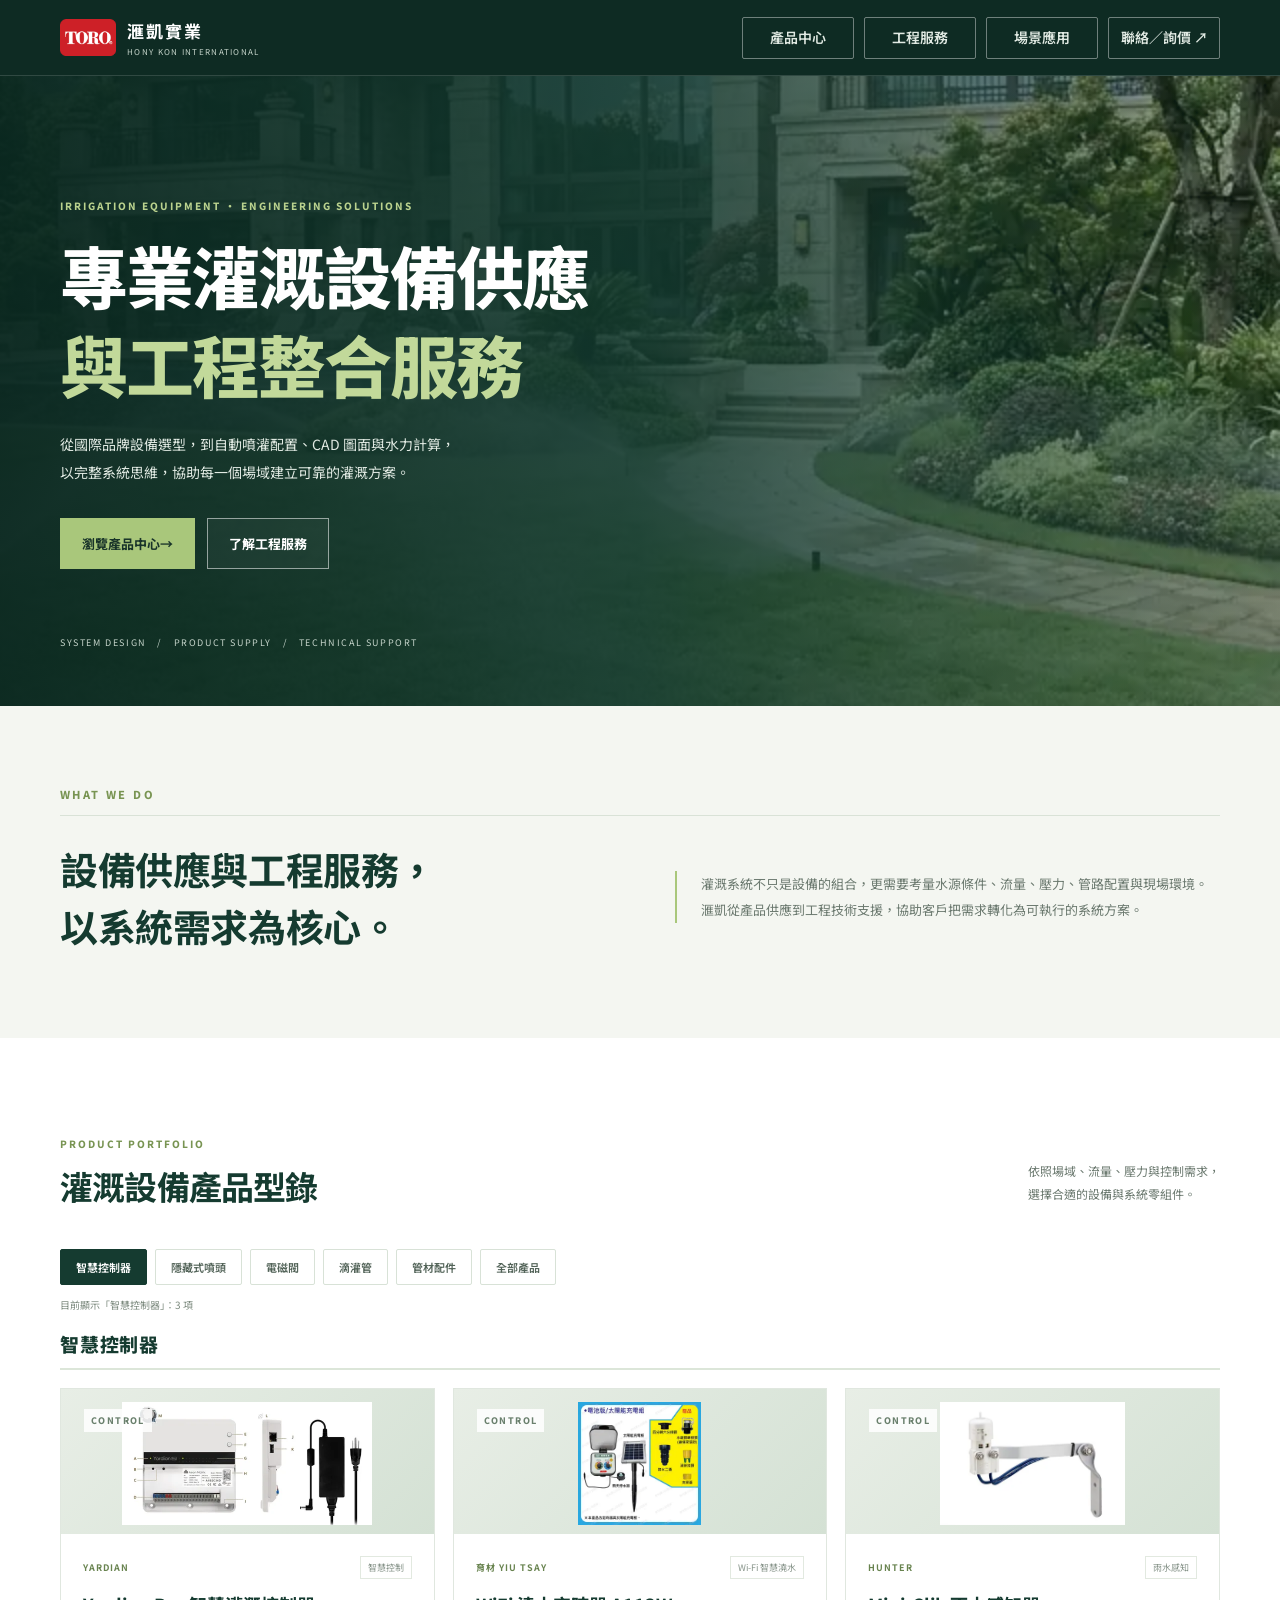
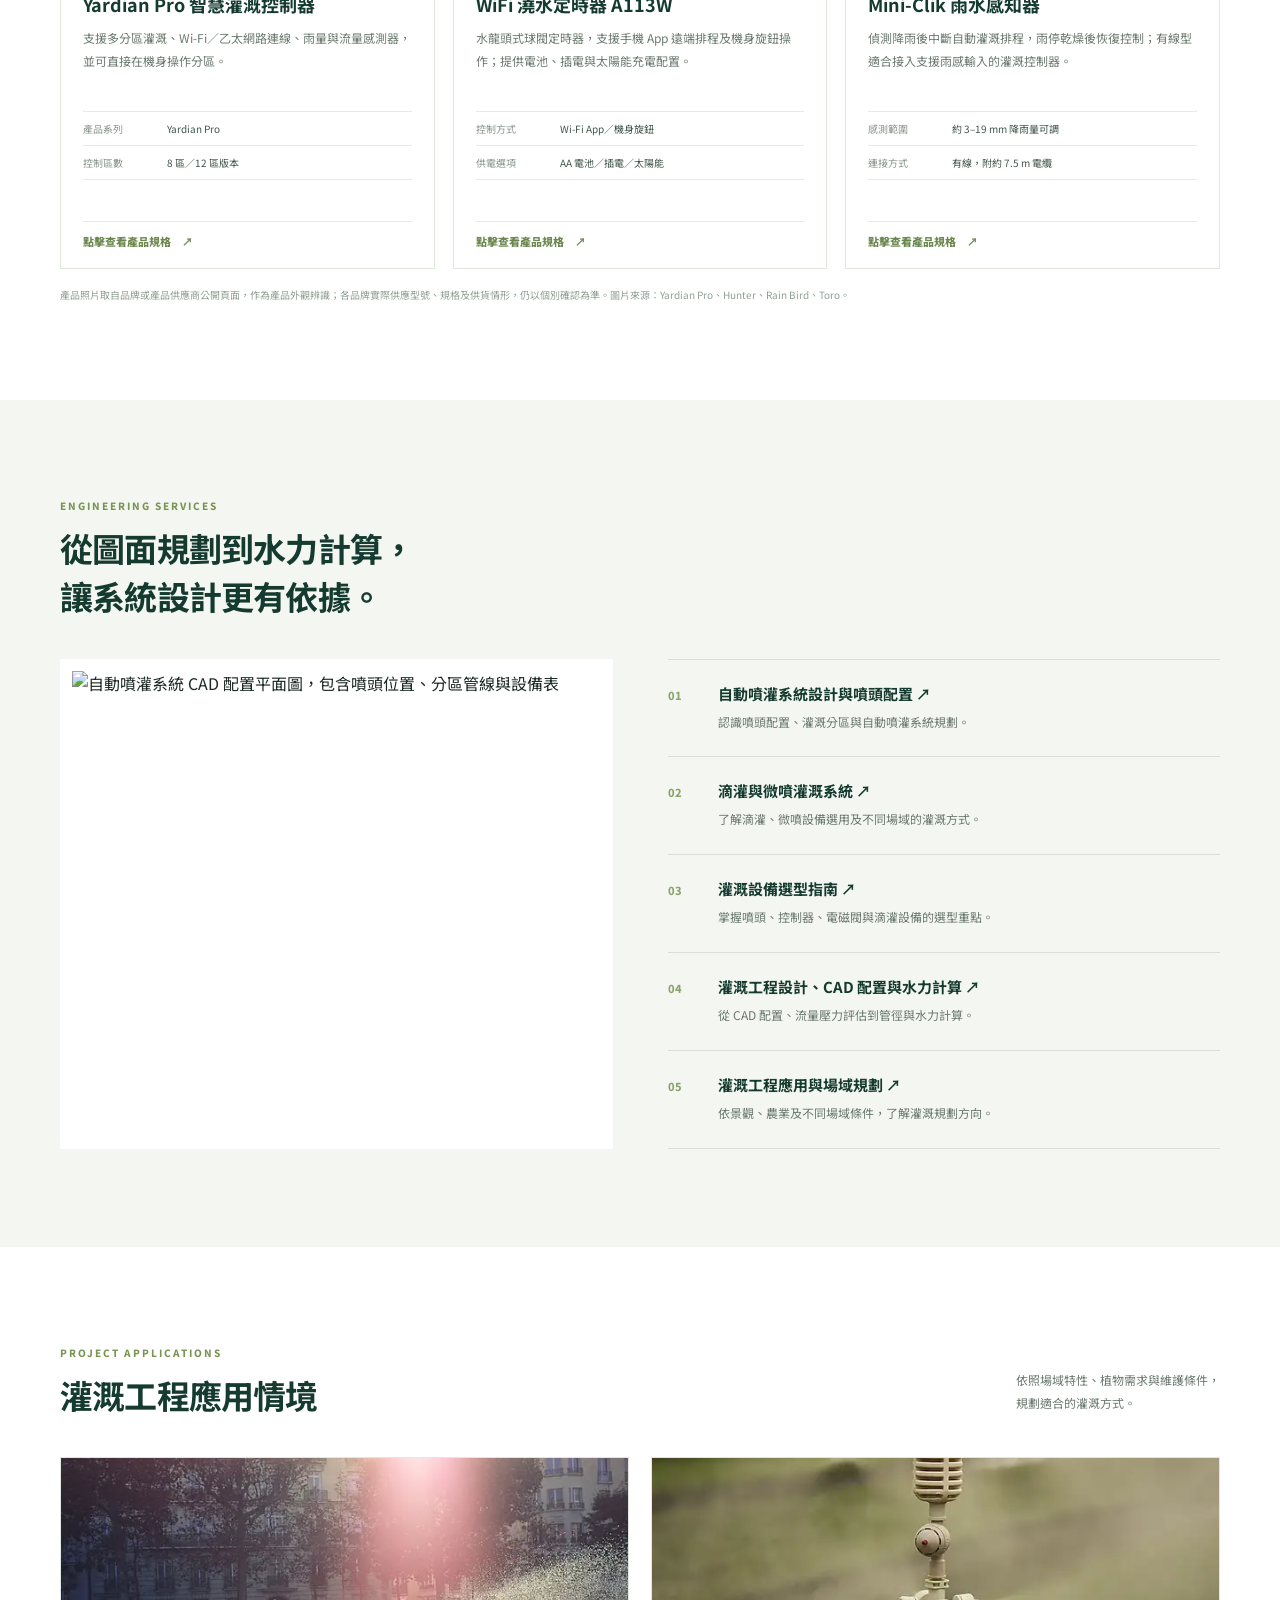
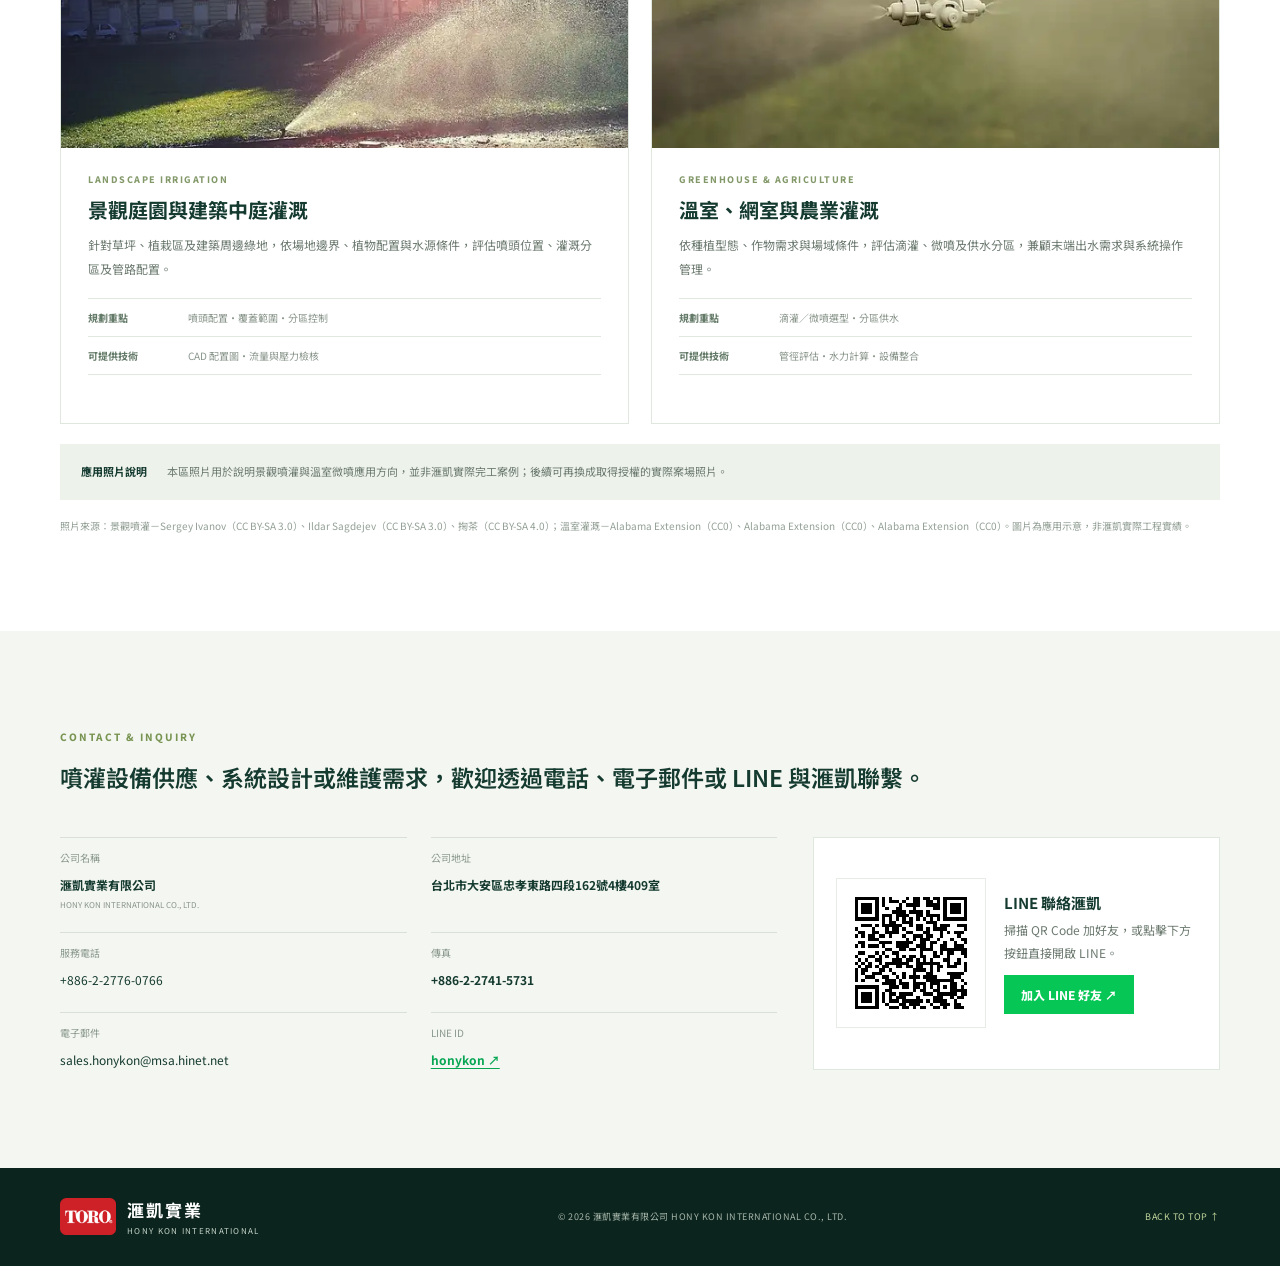
==== commit 52b233a9: "Merge main into perf/self-host-toro Resolve the index.html conflict with the merged Rain Bird and Hu" ====
--- a/index.html
+++ b/index.html
@@ -67,15 +67,15 @@
 <div class="catalog-card" data-category="sprinkler" data-product="sprinkler" tabindex="0" role="button" aria-haspopup="dialog" aria-label="查看Hunter PGP Ultra 旋轉噴頭規格"><div class="catalog-top"><span>SPRINKLER</span><img class="catalog-photo" src="assets/images/products/hunter-pgp.webp" width="147" height="300" alt="Hunter PGP Ultra 地埋式旋轉噴頭產品照片" loading="lazy"></div><div class="catalog-body"><div class="catalog-tags"><b>HUNTER</b><small>噴灑設備</small></div><h3>地埋式噴頭與噴嘴</h3><p>依噴灑半徑、角度、流量與工作壓力，配置適合草坪及景觀場域的噴頭。</p><dl><div><dt>產品類別</dt><dd>旋轉式噴頭、散射噴頭、噴嘴</dd></div><div><dt>選型重點</dt><dd>射程、角度、流量與壓力</dd></div></dl></div></div>
 <div class="catalog-card" data-category="valve" data-product="valve" tabindex="0" role="button" aria-haspopup="dialog" aria-label="查看Hunter PGV 電磁閥規格"><div class="catalog-top"><span>VALVE</span><img class="catalog-photo" src="assets/images/products/hunter-pgv.webp" width="220" height="300" alt="Hunter PGV 灌溉電磁閥產品照片" loading="lazy"></div><div class="catalog-body"><div class="catalog-tags"><b>HUNTER</b><small>水路控制</small></div><h3>灌溉電磁閥與閥件</h3><p>用於灌溉分區啟閉控制，依管徑、流量、操作壓力及控制電壓確認規格。</p><dl><div><dt>產品類別</dt><dd>電磁閥、閥箱及相關閥件</dd></div><div><dt>選型重點</dt><dd>口徑、流量、壓力與電壓</dd></div></dl></div></div>
 <div class="catalog-card" data-category="drip" data-product="drip" tabindex="0" role="button" aria-haspopup="dialog" aria-label="查看Hunter PLD 滴灌管規格"><div class="catalog-top"><span>DRIP</span><img class="catalog-photo" src="assets/images/products/hunter-pld.webp" width="300" height="300" alt="Hunter Professional Landscape Dripline 滴灌管產品照片" loading="lazy"></div><div class="catalog-body"><div class="catalog-tags"><b>HUNTER</b><small>精準供水</small></div><h3>滴灌與微噴設備</h3><p>適用於植栽、溫室與農業場域，可依作物、種植間距及供水條件規劃。</p><dl><div><dt>產品類別</dt><dd>滴灌管、滴頭、微噴頭</dd></div><div><dt>選型重點</dt><dd>出水量、間距與工作壓力</dd></div></dl></div></div>
-<div class="catalog-card" data-category="piping" data-product="piping" tabindex="0" role="button" aria-haspopup="dialog" aria-label="查看Toro Pro-Loc FTC800 接頭規格"><div class="catalog-top"><span>PIPING</span><img class="catalog-photo" src="https://cdn.thetorocompany.com/api/assetstorage/623_5a8b6f70-77f6-4e6c-b6cc-1e20847c1449/Large" alt="Toro Pro-Loc 滴灌管帶接頭產品照片" loading="lazy"></div><div class="catalog-body"><div class="catalog-tags"><b>PIPE & FITTINGS</b><small>管路系統</small></div><h3>管材、接頭與安裝配件</h3><p>依主支管配置、管路材質、施工方式與系統壓力，搭配所需管件及配件。</p><dl><div><dt>產品類別</dt><dd>灌溉管材、接頭及配件</dd></div><div><dt>選型重點</dt><dd>管徑、材質、壓力等級</dd></div></dl></div></div>
+<div class="catalog-card" data-category="piping" data-product="piping" tabindex="0" role="button" aria-haspopup="dialog" aria-label="查看Toro Pro-Loc FTC800 接頭規格"><div class="catalog-top"><span>PIPING</span><img class="catalog-photo" src="assets/images/products/toro-proloc.webp" width="640" height="260" alt="Toro Pro-Loc 滴灌管帶接頭產品照片" loading="lazy"></div><div class="catalog-body"><div class="catalog-tags"><b>PIPE & FITTINGS</b><small>管路系統</small></div><h3>管材、接頭與安裝配件</h3><p>依主支管配置、管路材質、施工方式與系統壓力，搭配所需管件及配件。</p><dl><div><dt>產品類別</dt><dd>灌溉管材、接頭及配件</dd></div><div><dt>選型重點</dt><dd>管徑、材質、壓力等級</dd></div></dl></div></div>
 <div class="catalog-card" data-category="piping" data-product="lianfu_lingen_6in" tabindex="0" role="button" aria-haspopup="dialog" aria-label="查看良福6吋林根不銹鋼濾水管規格"><div class="catalog-top"><span>PIPING</span><img class="catalog-photo" src="assets/images/products/lianfu.webp" width="640" height="291" alt="良福林根不銹鋼濾水管 V型線捲線管產品照片" loading="lazy"></div><div class="catalog-body"><div class="catalog-tags"><b>良福企業</b><small>不銹鋼濾水管</small></div><h3>6 吋林根不銹鋼濾水管</h3><p>V 型線捲線式濾水管，適用深水井、環保觀測井、溫泉井及開挖降水工程；依口徑與線距選型。</p><dl><div><dt>公稱口徑</dt><dd>6 吋（標準型）</dd></div><div><dt>管總長</dt><dd>400 cm／支</dd></div></dl></div></div>
 <div class="catalog-card" data-category="piping" data-product="kingtech_47_03_dn50" tabindex="0" role="button" aria-haspopup="dialog" aria-label="查看寶閥2吋不鏽鋼47型持壓背壓閥規格"><div class="catalog-top"><span>PIPING</span><img class="catalog-photo" src="assets/images/products/kingtech.webp" width="321" height="264" alt="寶閥精密工業47-03不鏽鋼持壓背壓閥產品照片" loading="lazy"></div><div class="catalog-body"><div class="catalog-tags"><b>寶閥 KINGTECH</b><small>不鏽鋼持壓／背壓閥</small></div><h3>2 吋 47 型不鏽鋼洩壓／持壓／背壓閥</h3><p>液壓 Pilot 控制隔膜閥，當上游壓力超過設定值時開啟洩壓，維持管線壓力；適用持壓及背壓控制。</p><dl><div><dt>公稱口徑</dt><dd>DN50（2 吋）</dd></div><div><dt>Pilot 調壓範圍</dt><dd>1–4／3–9／7–16 bar</dd></div></dl></div></div>
 <div class="catalog-card" data-category="sprinkler" data-product="rainbird_sprinkler" tabindex="0" role="button" aria-haspopup="dialog" aria-label="查看Rain Bird 5004 旋轉噴頭規格"><div class="catalog-top"><span>SPRINKLER</span><img class="catalog-photo" src="assets/images/products/rainbird-5004.webp" width="320" height="320" alt="Rain Bird 5004 地埋式旋轉噴頭" loading="lazy"></div><div class="catalog-body"><div class="catalog-tags"><b>RAIN BIRD</b><small>齒輪驅動旋轉噴頭</small></div><h3>5004 Professional Grade Rotor</h3><p>適用草坪及中型景觀區域，可更換噴嘴並調整噴灑角度與射程。</p><dl><div><dt>噴灑半徑</dt><dd>約 7.6–15.2 m</dd></div><div><dt>進水口徑</dt><dd>3/4 吋內牙</dd></div></dl></div></div>
-<div class="catalog-card" data-category="sprinkler" data-product="toro_sprinkler" tabindex="0" role="button" aria-haspopup="dialog" aria-label="查看Toro 570Z 噴頭規格"><div class="catalog-top"><span>SPRINKLER</span><img class="catalog-photo" src="https://cdn.thetorocompany.com/api/assetstorage/623_0404c6c6-9592-4aeb-9553-2c7a47d01dba/Large" alt="Toro 570Z 地埋式散射噴頭" loading="lazy"></div><div class="catalog-body"><div class="catalog-tags"><b>TORO</b><small>地埋式散射噴頭</small></div><h3>570Z Series Spray Head</h3><p>多種彈出高度及噴嘴可選，適用小至中型草坪與景觀區域。</p><dl><div><dt>噴灑半徑</dt><dd>約 0.6–7.9 m</dd></div><div><dt>進水口徑</dt><dd>1/2 吋內牙</dd></div></dl></div></div>
+<div class="catalog-card" data-category="sprinkler" data-product="toro_sprinkler" tabindex="0" role="button" aria-haspopup="dialog" aria-label="查看Toro 570Z 噴頭規格"><div class="catalog-top"><span>SPRINKLER</span><img class="catalog-photo" src="assets/images/products/toro-570z.webp" width="320" height="320" alt="Toro 570Z 地埋式散射噴頭" loading="lazy"></div><div class="catalog-body"><div class="catalog-tags"><b>TORO</b><small>地埋式散射噴頭</small></div><h3>570Z Series Spray Head</h3><p>多種彈出高度及噴嘴可選，適用小至中型草坪與景觀區域。</p><dl><div><dt>噴灑半徑</dt><dd>約 0.6–7.9 m</dd></div><div><dt>進水口徑</dt><dd>1/2 吋內牙</dd></div></dl></div></div>
 <div class="catalog-card" data-category="valve" data-product="rainbird_valve" tabindex="0" role="button" aria-haspopup="dialog" aria-label="查看Rain Bird 100-DV與100-DVF電磁閥規格"><div class="catalog-top"><span>VALVE</span><img class="catalog-photo" src="assets/images/products/rainbird-100dv.webp" width="320" height="320" alt="Rain Bird 100-DV 灌溉電磁閥" loading="lazy"></div><div class="catalog-body"><div class="catalog-tags"><b>RAIN BIRD</b><small>塑膠膜片電磁閥</small></div><h3>100-DV / 100-DVF</h3><p>1 吋直通式電磁閥；DVF 型具流量控制，適用一般景觀灌溉分區。</p><dl><div><dt>口徑</dt><dd>1 吋</dd></div><div><dt>操作壓力</dt><dd>約 1.0–10.4 bar</dd></div></dl></div></div>
-<div class="catalog-card" data-category="valve" data-product="toro_valve" tabindex="0" role="button" aria-haspopup="dialog" aria-label="查看Toro 252系列電磁閥規格"><div class="catalog-top"><span>VALVE</span><img class="catalog-photo" src="https://cdn.thetorocompany.com/api/assetstorage/623_75fabb86-f04a-4544-835a-711bd66d11c4/Large" alt="Toro 252 系列灌溉電磁閥" loading="lazy"></div><div class="catalog-body"><div class="catalog-tags"><b>TORO</b><small>商用灌溉電磁閥</small></div><h3>252 Series Valve</h3><p>可選 1、1½、2 吋口徑，具流量控制，提供直通及角式安裝配置。</p><dl><div><dt>1 吋建議流量</dt><dd>18.9–75.7 L/min</dd></div><div><dt>操作壓力</dt><dd>約 1.3–10.3 bar</dd></div></dl></div></div>
+<div class="catalog-card" data-category="valve" data-product="toro_valve" tabindex="0" role="button" aria-haspopup="dialog" aria-label="查看Toro 252系列電磁閥規格"><div class="catalog-top"><span>VALVE</span><img class="catalog-photo" src="assets/images/products/toro-252.webp" width="320" height="274" alt="Toro 252 系列灌溉電磁閥" loading="lazy"></div><div class="catalog-body"><div class="catalog-tags"><b>TORO</b><small>商用灌溉電磁閥</small></div><h3>252 Series Valve</h3><p>可選 1、1½、2 吋口徑，具流量控制，提供直通及角式安裝配置。</p><dl><div><dt>1 吋建議流量</dt><dd>18.9–75.7 L/min</dd></div><div><dt>操作壓力</dt><dd>約 1.3–10.3 bar</dd></div></dl></div></div>
 <div class="catalog-card" data-category="drip" data-product="rainbird_drip" tabindex="0" role="button" aria-haspopup="dialog" aria-label="查看Rain Bird XFD滴灌管規格"><div class="catalog-top"><span>DRIP</span><img class="catalog-photo" src="assets/images/products/rainbird-xfd.webp" width="320" height="325" alt="Rain Bird XFD 壓力補償滴灌管" loading="lazy"></div><div class="catalog-body"><div class="catalog-tags"><b>RAIN BIRD</b><small>地表壓力補償滴灌管</small></div><h3>XFD On-Surface Dripline</h3><p>適用地被、密植植栽及綠籬，可選不同滴頭流量、間距及捲長。</p><dl><div><dt>滴頭流量</dt><dd>2.3／3.5 L/h</dd></div><div><dt>滴頭間距</dt><dd>30.5／45.7 cm</dd></div></dl></div></div>
-<div class="catalog-card" data-category="drip" data-product="toro_drip" tabindex="0" role="button" aria-haspopup="dialog" aria-label="查看Toro DL2000滴灌管規格"><div class="catalog-top"><span>DRIP</span><img class="catalog-photo" src="https://cdn.thetorocompany.com/api/assetstorage/623_bb957d19-6645-4e32-bf52-42195351e2d7/Large" alt="Toro DL2000 地下滴灌管" loading="lazy"></div><div class="catalog-body"><div class="catalog-tags"><b>TORO</b><small>地下壓力補償滴灌管</small></div><h3>DL2000 Subsurface Dripline</h3><p>具 ROOTGUARD 根系入侵防護，適用地下或覆蓋式景觀滴灌。</p><dl><div><dt>滴頭流量</dt><dd>1.9／3.8 L/h</dd></div><div><dt>滴頭間距</dt><dd>30.5／45.7 cm</dd></div></dl></div></div>
+<div class="catalog-card" data-category="drip" data-product="toro_drip" tabindex="0" role="button" aria-haspopup="dialog" aria-label="查看Toro DL2000滴灌管規格"><div class="catalog-top"><span>DRIP</span><img class="catalog-photo" src="assets/images/products/toro-dl2000.webp" width="320" height="274" alt="Toro DL2000 地下滴灌管" loading="lazy"></div><div class="catalog-body"><div class="catalog-tags"><b>TORO</b><small>地下壓力補償滴灌管</small></div><h3>DL2000 Subsurface Dripline</h3><p>具 ROOTGUARD 根系入侵防護，適用地下或覆蓋式景觀滴灌。</p><dl><div><dt>滴頭流量</dt><dd>1.9／3.8 L/h</dd></div><div><dt>滴頭間距</dt><dd>30.5／45.7 cm</dd></div></dl></div></div>
 </div><p class="fine">產品照片取自品牌或產品供應商公開頁面，作為產品外觀辨識；各品牌實際供應型號、規格及供貨情形，仍以個別確認為準。圖片來源：<a href="https://www.yardian.com/products/yardian-pro-smart-sprinkler-controller/" target="_blank" rel="noopener">Yardian Pro</a>、<a href="https://www.hunterindustries.com/" target="_blank" rel="noopener">Hunter</a>、<a href="https://www.rainbird.com/" target="_blank" rel="noopener">Rain Bird</a>、<a href="https://www.toro.com/" target="_blank" rel="noopener">Toro</a>。</p></div></section>
 
 <section class="section engineering" id="engineering"><div class="wrap"><div class="heading"><div><p class="eyebrow">ENGINEERING SERVICES</p><h2>從圖面規劃到水力計算，<br>讓系統設計更有依據。</h2></div></div><div class="eng-grid"><div class="eng-image"><img src="https://images.vfl.ru/ii/1605701667/604ec8e7/32347833.jpg" alt="自動噴灌系統 CAD 配置平面圖，包含噴頭位置、分區管線與設備表" loading="lazy"></div><div class="services">
